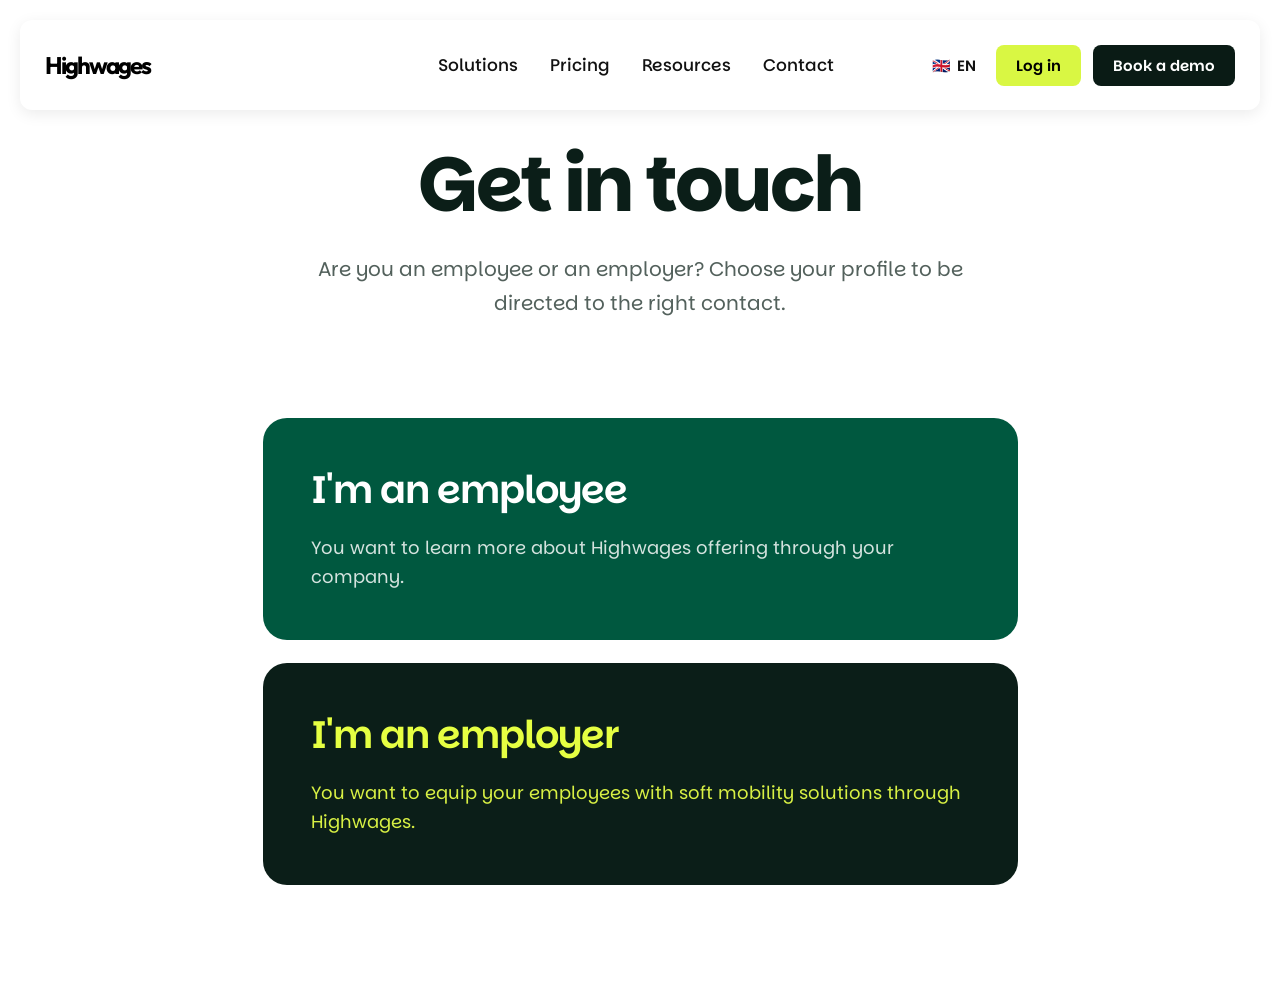
==== contact.html @ 5848e30b "created indexPage and contact" ====
<!DOCTYPE html>
<html lang="en">

<head>
    <meta charset="UTF-8">
    <meta name="viewport" content="width=device-width, initial-scale=1.0">
    <title>Contact Us | Highwages</title>

    <!-- Google Font -->
    <link rel="preconnect" href="https://fonts.googleapis.com">
    <link rel="preconnect" href="https://fonts.gstatic.com" crossorigin>
    <link href="https://fonts.googleapis.com/css2?family=Parkinsans:wght@300;400;500;600;700;800&display=swap" rel="stylesheet">
    <link rel="stylesheet" href="css/style.css">

    <style>
        * { margin: 0; padding: 0; box-sizing: border-box; }
        html { scroll-behavior: smooth; }
        body { font-family: "Parkinsans", sans-serif; background: #ffffff; color: #0b1e18; overflow-x: hidden; }

        #header-placeholder { width: 100%; position: relative; z-index: 1000; }

        .contact-main { width: 100%; min-height: 100vh; padding: 140px 20px 100px; display: flex; flex-direction: column; align-items: center; }
        .contact-heading { width: 100%; max-width: 850px; text-align: center; margin: 0 auto; }
        .contact-heading h1 { font-size: clamp(48px, 6vw, 82px); font-weight: 700; line-height: 1.15; letter-spacing: -3px; color: #0b1e18; margin-bottom: 24px; }
        .contact-heading p { max-width: 730px; margin: 0 auto; font-size: 20px; line-height: 1.7; font-weight: 400; color: #53615c; }

        /* VIEW 1: CONTACT CARDS */
        .contact-cards { width: 100%; max-width: 755px; margin: 98px auto 0; display: flex; flex-direction: column; gap: 23px; }
        .contact-card { width: 100%; min-height: 217px; padding: 48px; border-radius: 24px; display: flex; flex-direction: column; justify-content: center; text-decoration: none; cursor: pointer; position: relative; overflow: hidden; transition: transform 0.35s ease, box-shadow 0.35s ease; animation: cardReveal 0.8s ease both; }
        .contact-card:hover { transform: translateY(-12px); box-shadow: 0 20px 40px rgba(0, 0, 0, 0.15); }
        .contact-card h2 { font-size: clamp(28px, 3vw, 42px); font-weight: 600; line-height: 1.25; margin-bottom: 20px; letter-spacing: -1px; transition: color 0.3s ease; }
        .contact-card p { font-size: 18px; font-weight: 400; line-height: 1.6; transition: color 0.3s ease; }
        
        .employee-card { background: #00583f; color: #ffffff; animation-delay: 0.15s; }
        .employee-card h2 { color: #ffffff; }
        .employee-card p { color: rgba(255, 255, 255, 0.83); }

        .employer-card { background: #0b1e18; color: #e6ff42; animation-delay: 0.3s; }
        .employer-card h2 { color: #e6ff42; }
        .employer-card p { color: #d8f044; }

        /* FORM & TOGGLE COMMON STYLES */
        .view-section { width: 100%; max-width: 900px; margin: 40px auto 0; display: none; flex-direction: column; align-items: center; animation: cardReveal 0.5s ease both; }
        .toggle-container { background: #f7f3ec; border-radius: 50px; display: inline-flex; padding: 8px; margin-bottom: 40px; }
        .toggle-btn { padding: 16px 32px; border-radius: 40px; text-decoration: none; font-size: 18px; font-weight: 600; color: #0b1e18; transition: all 0.3s ease; }
        .toggle-btn.active { background: #0b1e18; color: #e6ff42; }
        .section-title { font-size: 32px; font-weight: 700; margin-bottom: 30px; text-align: center; }

        /* COMMON FORM STYLES */
        .common-form { width: 100%; max-width: 800px; display: flex; flex-direction: column; gap: 20px; }
        .form-group { display: flex; flex-direction: column; text-align: left; }
        .form-group label { font-size: 14px; font-weight: 600; color: #000; margin-bottom: 8px; }
        .form-group label span.required { color: red; }
        .form-group .subtitle { font-size: 13px; color: #777; margin-bottom: 10px; }
        .form-group .link-text { color: #0000ee; text-decoration: underline; cursor: pointer; font-size: 13px; font-style: italic; }
        
        .form-group input, .form-group textarea, .form-group select { width: 100%; padding: 14px; border: 1px solid #e0e6e8; border-radius: 12px; background: #f9fbfc; font-family: inherit; font-size: 15px; color: #333; outline: none; transition: border 0.3s ease; }
        .form-group input:focus, .form-group textarea:focus, .form-group select:focus { border-color: #00583f; }
        
        .submit-btn { background: #87e0a5; color: #1a4d33; font-weight: 700; font-size: 16px; border: none; border-radius: 30px; padding: 15px 35px; cursor: pointer; align-self: flex-start; margin-top: 10px; transition: transform 0.2s; }
        .submit-btn:hover { transform: translateY(-2px); }

        /* =========================================
           EMPLOYER DYNAMIC SCHEDULER
           ========================================= */
        .scheduler-widget { display: flex; width: 100%; max-width: 850px; border: 1px solid #e0e0e0; border-radius: 12px; overflow: visible; background: #fff; box-shadow: 0 4px 15px rgba(0,0,0,0.05); margin-bottom: 60px; }
        
        /* Left Panel (Calendar) */
        .calendar-panel { width: 45%; background: #485c6c; color: white; padding: 40px 30px; text-align: center; border-radius: 12px 0 0 12px; }
        .avatar { width: 60px; height: 60px; background: #d7e4e0; color: #333; border-radius: 50%; display: flex; align-items: center; justify-content: center; font-size: 24px; margin: 0 auto 20px; }
        .calendar-panel h3 { font-size: 20px; font-weight: 500; margin-bottom: 20px; }
        .month-selector { display: flex; justify-content: space-between; align-items: center; margin-bottom: 20px; font-size: 16px; font-weight: 600; padding: 0 10px; }
        .nav-arrow { cursor: pointer; padding: 5px 10px; border-radius: 4px; transition: background 0.2s; }
        .nav-arrow:hover { background: rgba(255,255,255,0.2); }
        .days-grid { display: grid; grid-template-columns: repeat(7, 1fr); gap: 5px; font-size: 12px; font-weight: 700; margin-bottom: 10px; color: #b0c0cd; }
        .dates-grid { display: grid; grid-template-columns: repeat(7, 1fr); gap: 5px; row-gap: 8px; }
        .date-cell { display: flex; align-items: center; justify-content: center; width: 35px; height: 35px; margin: 0 auto; }
        .date-btn { background: none; border: none; color: white; width: 100%; height: 100%; border-radius: 50%; font-size: 14px; cursor: pointer; transition: background 0.2s; }
        .date-btn:hover:not(:disabled) { background: rgba(255,255,255,0.2); }
        .date-btn.active { background: white; color: #485c6c; font-weight: bold; }
        .date-btn:disabled { color: rgba(255,255,255,0.3); cursor: not-allowed; }

        /* Right Panel (Times) */
        .time-panel { width: 55%; padding: 40px; text-align: left; }
        .time-panel h4 { font-size: 16px; color: #333; margin-bottom: 15px; font-weight: 600; }
        .duration-options { display: flex; border: 1px solid #d1d9d6; border-radius: 8px; overflow: hidden; margin-bottom: 30px; }
        .duration-btn { flex: 1; padding: 12px; background: white; border: none; border-right: 1px solid #d1d9d6; cursor: pointer; font-size: 13px; font-weight: 500; color: #555; transition: background 0.2s; }
        .duration-btn:last-child { border-right: none; }
        .duration-btn.active { background: #cbd4d8; color: #333; font-weight: 600; }
        .date-display { font-size: 14px; color: #555; margin-bottom: 5px; }

        /* TIMEZONE CUSTOM DROPDOWN */
        .timezone-wrapper { position: relative; margin-bottom: 20px; }
        .timezone-trigger { font-size: 13px; color: #00768e; font-weight: 600; cursor: pointer; user-select: none; display: inline-flex; align-items: center; gap: 5px; }
        .timezone-trigger:hover { text-decoration: underline; }
        .timezone-dropdown { position: absolute; top: 100%; left: 0; width: 100%; max-width: 350px; background: white; border: 1px solid #ccc; border-radius: 8px; box-shadow: 0 10px 25px rgba(0,0,0,0.15); z-index: 100; display: none; flex-direction: column; margin-top: 5px; overflow: hidden; }
        .tz-search-box { padding: 10px; border-bottom: 1px solid #eee; background: #f9f9f9; }
        .tz-search-box input { width: 100%; padding: 10px 15px; border: 1px solid #ccc; border-radius: 20px; outline: none; font-size: 14px; }
        .tz-search-box input:focus { border-color: #00768e; }
        .tz-list { max-height: 250px; overflow-y: auto; padding: 10px 0; }
        .tz-list::-webkit-scrollbar { width: 6px; }
        .tz-list::-webkit-scrollbar-thumb { background: #ccc; border-radius: 4px; }
        .tz-category { padding: 5px 15px; font-size: 12px; font-weight: 700; color: #888; text-transform: uppercase; margin-top: 10px; }
        .tz-category:first-child { margin-top: 0; }
        .tz-option { padding: 10px 15px 10px 25px; font-size: 13px; color: #333; cursor: pointer; transition: background 0.2s; }
        .tz-option:hover { background: #f0f7f9; color: #00768e; }

        .time-slots { display: flex; flex-direction: column; gap: 10px; max-height: 230px; overflow-y: auto; padding-right: 10px; }
        .time-slots::-webkit-scrollbar { width: 6px; }
        .time-slots::-webkit-scrollbar-thumb { background: #ccc; border-radius: 4px; }
        .time-btn { width: 100%; padding: 14px; border: 1px solid #00768e; background: white; color: #00768e; font-weight: 600; font-size: 15px; border-radius: 8px; cursor: pointer; transition: all 0.2s; }
        .time-btn:hover { border-width: 2px; }
        .empty-times { color: #777; font-size: 14px; text-align: center; margin-top: 20px; }

        /* EMPLOYER BOOKING FORM (After time selected) */
        .employer-booking-form { width: 100%; max-width: 750px; border: 1px solid #e0e0e0; border-radius: 12px; padding: 40px; display: none; text-align: left; box-shadow: 0 4px 15px rgba(0,0,0,0.05); margin-bottom: 60px; }
        .employer-booking-form h3 { font-size: 20px; margin-bottom: 10px; }
        .selected-time-info { font-weight: 600; color: #333; margin-bottom: 25px; }
        .edit-time { color: #00768e; cursor: pointer; font-size: 14px; margin-left: 10px; font-weight: normal; }
        .form-row { display: flex; gap: 20px; margin-bottom: 20px; }
        .form-row .form-group { flex: 1; }
        .form-actions { display: flex; justify-content: space-between; align-items: center; margin-top: 40px; padding-top: 20px; border-top: 1px solid #eee; }
        .back-btn { padding: 12px 25px; background: white; border: 1px solid #ccc; border-radius: 6px; cursor: pointer; font-weight: 600; }
        .confirm-btn { padding: 12px 25px; background: #94a3b8; color: white; border: none; border-radius: 6px; cursor: pointer; font-weight: 600; }

        /* =========================================
           DIRECT CONTACT FORM SECTION (Employer Bottom)
           ========================================= */
        .direct-contact-section { width: 100%; max-width: 850px; display: flex; flex-direction: column; align-items: center; margin-top: 20px; }
        .direct-contact-banner { width: 100%; margin-bottom: 30px; border-radius: 8px; overflow: hidden; }
        .direct-contact-banner img { width: 100%; height: auto; display: block; object-fit: cover; }
        .direct-contact-form { width: 100%; max-width: 800px; display: flex; flex-direction: column; gap: 15px; }
        /* Reducing input padding slightly for this specific form to match design */
        .direct-contact-form .form-group input, .direct-contact-form .form-group select { padding: 12px 14px; }


        @keyframes cardReveal { from { opacity: 0; transform: translateY(35px); } to { opacity: 1; transform: translateY(0); } }
        @media (max-width: 768px) { .scheduler-widget { flex-direction: column; } .calendar-panel, .time-panel { width: 100%; border-radius: 12px; } .form-row { flex-direction: column; gap: 20px; } }
    </style>
</head>

<body>
    <div id="header-placeholder"></div>

    <main class="contact-main">
        <section class="contact-heading">
            <h1>Get in touch</h1>
            <p id="sub-text">Are you an employee or an employer? Choose your profile to be directed to the right contact.</p>
        </section>

        <!-- MAIN CARDS VIEW -->
        <section class="contact-cards" id="view-cards">
            <a href="#salarie" class="contact-card employee-card">
                <h2>I'm an employee</h2>
                <p>You want to learn more about Highwages offering through your company.</p>
            </a>
            <a href="#entreprise" class="contact-card employer-card">
                <h2>I'm an employer</h2>
                <p>You want to equip your employees with soft mobility solutions through Highwages.</p>
            </a>
        </section>

        <!-- EMPLOYEE VIEW -->
        <section class="view-section" id="view-employee">
            <div class="toggle-container">
                <a href="#salarie" class="toggle-btn active">I'm an employee</a>
                <a href="#entreprise" class="toggle-btn">I'm an employer</a>
            </div>
            
            <form class="common-form employee-form">
                <div class="form-group">
                    <label>📧 E-mail<span class="required">*</span></label>
                    <p class="subtitle">votre adresse mail de connexion / your login email address</p>
                    <input type="email" required>
                </div>
                <div class="form-group">
                    <label>🖊️ Description de la demande | Description of the request<span class="required">*</span></label>
                    <p class="subtitle">Décrivez-nous votre problème / Describe your issue and provide as much information as possible</p>
                    <textarea rows="5" required></textarea>
                </div>
                <div class="form-group">
                    <label>🌎 Avez vous une commande ? | Do you have an order ? <span class="required">*</span></label>
                    <select required>
                        <option value="" disabled selected>Veuillez sélectionner</option>
                        <option value="yes">Oui / Yes</option>
                        <option value="no">Non / No</option>
                    </select>
                </div>
                <button type="submit" class="submit-btn">Soumettre</button>
            </form>
        </section>

        <!-- EMPLOYER VIEW (Scheduler + Direct Contact Form) -->
        <section class="view-section" id="view-employer">
            <div class="toggle-container">
                <a href="#salarie" class="toggle-btn">I'm an employee</a>
                <a href="#entreprise" class="toggle-btn active">I'm an employer</a>
            </div>

            <!-- SCHEDULER SECTION -->
            <h2 class="section-title">Book a meeting with our team</h2>

            <!-- CALENDAR UI -->
            <div class="scheduler-widget" id="scheduler-ui">
                <div class="calendar-panel">
                    <div class="avatar">A</div>
                    <h3>Highwages Discovery Meeting</h3>
                    
                    <div class="month-selector">
                        <span class="nav-arrow" onclick="changeMonth(-1)">&lt;</span> 
                        <span id="month-display">November 2026</span> 
                        <span class="nav-arrow" onclick="changeMonth(1)">&gt;</span>
                    </div>
                    
                    <div class="days-grid">
                        <span>SUN</span><span>MON</span><span>TUE</span><span>WED</span><span>THU</span><span>FRI</span><span>SAT</span>
                    </div>
                    <div class="dates-grid" id="dates-grid">
                        <!-- Dates generated by JS -->
                    </div>
                </div>

                <div class="time-panel">
                    <h4>How long do you need?</h4>
                    <div class="duration-options">
                        <button class="duration-btn active" onclick="selectDuration('30 mins', this)">30 mins</button>
                        <button class="duration-btn" onclick="selectDuration('45 mins', this)">45 mins</button>
                        <button class="duration-btn" onclick="selectDuration('1 hour', this)">1 hour</button>
                    </div>

                    <h4>What time works best?</h4>
                    <p class="date-display">Showing times for <strong id="selected-date-text">Select a date</strong></p>
                    
                    <!-- CUSTOM TIMEZONE DROPDOWN -->
                    <div class="timezone-wrapper">
                        <div class="timezone-trigger" onclick="toggleTimezoneDropdown()">
                            <span id="selected-timezone">UTC +05:30 Indian Standard Time</span> ▼
                        </div>
                        
                        <div class="timezone-dropdown" id="tz-dropdown">
                            <div class="tz-search-box">
                                <input type="text" id="tz-search" placeholder="Search" onkeyup="filterTimezones()">
                            </div>
                            <div class="tz-list" id="tz-list">
                                <!-- Generated by JS -->
                            </div>
                        </div>
                    </div>

                    <div class="time-slots" id="time-slots-container">
                        <div class="empty-times">Please select a date from the calendar.</div>
                    </div>
                </div>
            </div>

            <!-- BOOKING FORM UI (Opens when time is selected) -->
            <div class="employer-booking-form" id="booking-form-ui">
                <h3>Your information</h3>
                <p class="selected-time-info">
                    <span id="final-booking-time"></span> 
                    <span class="edit-time" onclick="goBackToCalendar()">Edit</span>
                </p>

                <form onsubmit="event.preventDefault(); alert('Meeting Confirmed!');">
                    <div class="form-row">
                        <div class="form-group">
                            <label>First name *</label>
                            <input type="text" required>
                        </div>
                        <div class="form-group">
                            <label>Last name *</label>
                            <input type="text" required>
                        </div>
                    </div>
                    <div class="form-group" style="margin-bottom: 20px;">
                        <label>Your email address *</label>
                        <input type="email" required>
                    </div>
                    <div class="form-group">
                        <label>Phone number</label>
                        <input type="tel">
                    </div>
                    
                    <div class="form-actions">
                        <button type="button" class="back-btn" onclick="goBackToCalendar()">&lt; Back</button>
                        <button type="submit" class="confirm-btn">Confirm</button>
                    </div>
                </form>
            </div>

            <!-- DIRECT CONTACT FORM SECTION -->
            <div class="direct-contact-section">
                <h2 class="section-title">Or write to us directly</h2>
                
                <!-- Placeholder for the large image banner -->
                <div class="direct-contact-banner">
                    <img src="images/banner-placeholder.jpg" alt="Highwages Banner" id="employer-banner-img">
                </div>

                <!-- 6 Fields Form -->
                <form class="common-form direct-contact-form">
                    
                    <div class="form-group">
                        <label>E-mail<span class="required">*</span></label>
                        <input type="email" required>
                    </div>

                    <div class="form-group">
                        <label>Numéro de téléphone</label>
                        <input type="tel">
                    </div>

                    <div class="form-group">
                        <label>Prénom</label>
                        <input type="text">
                    </div>

                    <div class="form-group">
                        <label>Nom</label>
                        <input type="text">
                    </div>

                    <div class="form-group">
                        <label>Nom de l'entreprise</label>
                        <input type="text">
                    </div>

                    <div class="form-group">
                        <label>Un besoin en particulier ?</label>
                        <p class="subtitle">Notre équipe est disponible pour vous accompagner 👉 <span class="link-text">Prenez rendez-vous</span></p>
                        <input type="text">
                    </div>

                    <button type="submit" class="submit-btn" style="margin-top: 15px;">Soumettre</button>
                </form>
            </div>

        </section>

    </main>

    <div id="footer"></div>
    <script src="js/components.js"></script>

    <script>
        // ==========================================
        // 1. ROUTING LOGIC
        // ==========================================
        function handleRouting() {
            const hash = window.location.hash;
            document.getElementById('view-cards').style.display = 'none';
            document.getElementById('view-employee').style.display = 'none';
            document.getElementById('view-employer').style.display = 'none';
            document.getElementById('sub-text').style.display = 'none';

            if (hash === '#salarie') {
                document.getElementById('view-employee').style.display = 'flex';
            } 
            else if (hash === '#entreprise') {
                document.getElementById('view-employer').style.display = 'flex';
                goBackToCalendar();
                if(!isCalendarInitialized) {
                    renderCalendar();
                    initTimezoneDropdown();
                    isCalendarInitialized = true;
                }
            } 
            else {
                document.getElementById('view-cards').style.display = 'flex';
                document.getElementById('sub-text').style.display = 'block';
            }
        }
        window.addEventListener('hashchange', handleRouting);
        window.addEventListener('DOMContentLoaded', handleRouting);

        // ==========================================
        // 2. DYNAMIC CALENDAR LOGIC
        // ==========================================
        let nav = 0; 
        let clickedDate = null;
        let selectedDurationText = '30 mins';
        let isCalendarInitialized = false;

        const today = new Date();
        const currentYear = today.getFullYear();
        const currentMonth = today.getMonth();
        const currentDay = today.getDate();

        function renderCalendar() {
            const dt = new Date();
            dt.setMonth(dt.getMonth() + nav);
            
            const month = dt.getMonth();
            const year = dt.getFullYear();

            const firstDay = new Date(year, month, 1);
            const daysInMonth = new Date(year, month + 1, 0).getDate();
            
            const dateString = firstDay.toLocaleDateString('en-us', { month: 'long', year: 'numeric' });
            document.getElementById('month-display').innerText = dateString;

            const datesGrid = document.getElementById('dates-grid');
            datesGrid.innerHTML = '';

            const datePadding = firstDay.getDay(); 

            for(let i = 1; i <= datePadding + daysInMonth; i++) {
                const cell = document.createElement('div');
                cell.className = 'date-cell';
                
                if(i > datePadding) {
                    const day = i - datePadding;
                    const btnDate = new Date(year, month, day);
                    
                    const btn = document.createElement('button');
                    btn.classList.add('date-btn');
                    btn.innerText = day;
                    
                    if(btnDate < new Date(currentYear, currentMonth, currentDay)) {
                        btn.disabled = true;
                    } else {
                        btn.addEventListener('click', () => {
                            document.querySelectorAll('.date-btn').forEach(b => b.classList.remove('active'));
                            btn.classList.add('active');
                            clickedDate = btnDate;
                            generateTimeSlots();
                        });

                        if(clickedDate && clickedDate.getTime() === btnDate.getTime()) {
                            btn.classList.add('active');
                        }
                    }
                    cell.appendChild(btn);
                }
                datesGrid.appendChild(cell);
            }
        }

        function changeMonth(direction) {
            nav += direction;
            renderCalendar();
        }

        // ==========================================
        // 3. DURATION AND TIME GENERATOR
        // ==========================================
        function selectDuration(durationText, btnElement) {
            document.querySelectorAll('.duration-btn').forEach(b => b.classList.remove('active'));
            btnElement.classList.add('active');
            selectedDurationText = durationText;
            if(clickedDate) generateTimeSlots();
        }

        function generateTimeSlots() {
            if(!clickedDate) return;

            const options = { month: 'long', day: 'numeric', year: 'numeric' };
            document.getElementById('selected-date-text').innerText = clickedDate.toLocaleDateString('en-US', options);

            const container = document.getElementById('time-slots-container');
            container.innerHTML = '';

            const numSlots = Math.floor(Math.random() * 4) + 4;
            let timeArray = [];

            for(let i=0; i<numSlots; i++) {
                let hour = Math.floor(Math.random() * 9) + 9; 
                let minOpts = ['00', '15', '30', '45'];
                if(selectedDurationText === '1 hour') minOpts = ['00', '30']; 
                let minute = minOpts[Math.floor(Math.random() * minOpts.length)];
                
                let ampm = hour >= 12 ? 'pm' : 'am';
                let formattedHour = hour > 12 ? hour - 12 : (hour === 0 ? 12 : hour);
                let timeStr = `${formattedHour}:${minute} ${ampm}`;
                let timeValue = (hour * 60) + parseInt(minute); 
                
                if(!timeArray.some(t => t.val === timeValue)) {
                    timeArray.push({ str: timeStr, val: timeValue });
                }
            }

            timeArray.sort((a, b) => a.val - b.val);

            timeArray.forEach(timeObj => {
                const btn = document.createElement('button');
                btn.className = 'time-btn';
                btn.innerText = timeObj.str;
                btn.onclick = () => openBookingForm(timeObj.str);
                container.appendChild(btn);
            });
        }

        // ==========================================
        // 4. TIMEZONE DROPDOWN LOGIC
        // ==========================================
        const timezoneData = {
            "US": [ "UTC -08:00 Pacific Time", "UTC -07:00 Mountain Time", "UTC -06:00 Central Time", "UTC -05:00 Eastern Time" ],
            "Europe": [ "UTC +00:00 Dublin, London...", "UTC +01:00 (Europe) Central...", "UTC +02:00 Eastern European...", "UTC +02:00 Kaliningrad" ],
            "America": [ "UTC -05:00 Havana", "UTC -04:00 Eastern Caribbean", "UTC -03:00 Argentina, Brazil" ],
            "Asia": [ "UTC +05:30 Indian Standard Time", "UTC +08:00 China Standard Time", "UTC +09:00 Japan Standard Time" ],
            "Australia": [ "UTC +08:00 Australian Western", "UTC +10:00 Australian Eastern" ],
            "Africa": [ "UTC +01:00 West Africa Time", "UTC +02:00 Central Africa Time", "UTC +03:00 East Africa Time" ],
            "Canada": [ "UTC -04:00 Atlantic Time", "UTC -03:30 Newfoundland" ],
            "Other Regions": [ "UTC -06:00 Mexico", "UTC -03:00 Brazil", "UTC -03:00 Chile", "UTC +12:00 Pacific" ]
        };

        function initTimezoneDropdown() {
            const listContainer = document.getElementById('tz-list');
            listContainer.innerHTML = '';
            for (const [region, zones] of Object.entries(timezoneData)) {
                const catDiv = document.createElement('div');
                catDiv.className = 'tz-category';
                catDiv.innerText = region;
                listContainer.appendChild(catDiv);
                zones.forEach(zone => {
                    const optDiv = document.createElement('div');
                    optDiv.className = 'tz-option';
                    optDiv.innerText = zone;
                    optDiv.onclick = () => selectTimezone(zone);
                    listContainer.appendChild(optDiv);
                });
            }
        }

        function toggleTimezoneDropdown() {
            const dropdown = document.getElementById('tz-dropdown');
            dropdown.style.display = dropdown.style.display === 'flex' ? 'none' : 'flex';
            if(dropdown.style.display === 'flex') {
                document.getElementById('tz-search').value = '';
                filterTimezones();
                document.getElementById('tz-search').focus();
            }
        }

        function selectTimezone(zoneText) {
            document.getElementById('selected-timezone').innerText = zoneText;
            document.getElementById('tz-dropdown').style.display = 'none';
        }

        function filterTimezones() {
            const query = document.getElementById('tz-search').value.toLowerCase();
            const listContainer = document.getElementById('tz-list');
            const categories = listContainer.querySelectorAll('.tz-category');
            const options = listContainer.querySelectorAll('.tz-option');

            options.forEach(opt => {
                opt.style.display = opt.innerText.toLowerCase().includes(query) ? 'block' : 'none';
            });

            categories.forEach(cat => {
                let hasVisibleOption = false;
                let nextElem = cat.nextElementSibling;
                while(nextElem && nextElem.classList.contains('tz-option')) {
                    if(nextElem.style.display !== 'none') { hasVisibleOption = true; break; }
                    nextElem = nextElem.nextElementSibling;
                }
                cat.style.display = hasVisibleOption ? 'block' : 'none';
            });
        }

        document.addEventListener('click', function(event) {
            const wrapper = document.querySelector('.timezone-wrapper');
            const dropdown = document.getElementById('tz-dropdown');
            if (wrapper && !wrapper.contains(event.target)) {
                dropdown.style.display = 'none';
            }
        });

        // ==========================================
        // 5. BOOKING FORM LOGIC
        // ==========================================
        function openBookingForm(timeStr) {
            document.getElementById('scheduler-ui').style.display = 'none';
            document.getElementById('booking-form-ui').style.display = 'block';
            
            const dateOptions = { weekday: 'long', month: 'long', day: 'numeric', year: 'numeric' };
            const fullDateStr = clickedDate.toLocaleDateString('en-US', dateOptions);
            const tzStr = document.getElementById('selected-timezone').innerText.split(' ')[1]; 
            
            document.getElementById('final-booking-time').innerText = `${fullDateStr} ${timeStr} (${tzStr})`;
        }

        function goBackToCalendar() {
            document.getElementById('booking-form-ui').style.display = 'none';
            document.getElementById('scheduler-ui').style.display = 'flex';
            if (window.innerWidth <= 768) {
                document.getElementById('scheduler-ui').style.flexDirection = 'column';
            }
        }
    </script>
</body>
</html>
---- css/style.css ----
/* =========================================
   GLOBAL SETTINGS
========================================= */

* {
    margin: 0;
    padding: 0;
    box-sizing: border-box;
}

:root {
    --dark-green: #071b14;
    --lime: #e6ff42;
    --white: #ffffff;
    --black: #071b14;
    --light-bg: #f5f7ee;
}

html {
    scroll-behavior: smooth;
}

body {
    font-family: "Parkinsans", sans-serif;
    overflow-x: hidden;
    background: var(--white);
    color: var(--black);
}

a {
    text-decoration: none;
    color: inherit;
}

button {
    font-family: inherit;
}

/* =========================================
   INTRO ANIMATION
========================================= */
.intro-screen {
    position: fixed;
    inset: 0;
    width: 100%;
    height: 100vh;
    height: 100dvh;
    display: flex;
    align-items: center;
    justify-content: center;
    overflow: hidden;
    background:
        radial-gradient(
            ellipse at 50% 90%,
            rgba(0, 110, 72, 0.28),
            transparent 55%
        ),
        radial-gradient(
            ellipse at 50% 10%,
            rgba(45, 35, 55, 0.35),
            transparent 60%
        ),
        #050b09;
    z-index: 99999;
    opacity: 1;
    visibility: visible;
    transition:
        opacity 0.7s ease,
        visibility 0.7s ease;
}

/* =========================================
   BACKGROUND GLOW
========================================= */

.intro-screen::before {
    content: "";
    position: absolute;
    width: 380px;
    height: 380px;
    background: rgba(30, 190, 105, 0.12);
    border-radius: 50%;
    filter: blur(110px);
    animation: introGlow 3s ease-in-out infinite alternate;
    pointer-events: none;
}

@keyframes introGlow {
    from {
        transform: scale(0.85);
        opacity: 0.5;
    }
    to {
        transform: scale(1.2);
        opacity: 1;
    }
}

/* =========================================
   MAIN LOGO
========================================= */

.intro-logo {
    position: relative;
    display: flex;
    align-items: center;
    justify-content: center;
    white-space: nowrap;
    z-index: 2;
    opacity: 1;
    animation:
        introLogoExit 0.7s ease-in-out 4.35s forwards;
}

/* =========================================
   LOOP SYMBOL
========================================= */

.h-icon {
    display: block;
    width: clamp(95px, 10vw, 135px);
    height: auto;
    flex-shrink: 0;
    overflow: visible;
    filter:
        drop-shadow(0 0 10px rgba(230,255,66,0.4))
        drop-shadow(0 0 25px rgba(120,230,70,0.2));
}

/* LOOP DRAW */

.h-path {
    stroke-dasharray: 350;
    stroke-dashoffset: 350;
    opacity: 0;
    animation:
        introDrawH 1.25s
        cubic-bezier(0.65,0,0.35,1)
        0.15s forwards;
}

/* IMPORTANT: LOOP ANIMATION KEYFRAME */

@keyframes introDrawH {
    0% {
        stroke-dashoffset: 350;
        opacity: 0;
    }
    15% {
        opacity: 1;
    }
    100% {
        stroke-dashoffset: 0;
        opacity: 1;
    }
}

/* ========================================
   HIGHWAGES WORDMARK
========================================= */

.intro-word {
    display: flex;
    align-items: center;
    font-family: "Parkinsans", sans-serif;
    font-size: clamp(43px, 5.8vw, 78px);
    font-weight: 600;
    letter-spacing: -0.065em;
    line-height: 1;
    margin-left: 0;
    white-space: nowrap;
}

/* ALL LETTERS */

.intro-letter {
    display: inline-block;
    color: #e6ff42;
    opacity: 0;
    transform: translateX(-12px);
    filter: blur(5px);
    animation:
        introLetterReveal 0.35s ease-out forwards;
    text-shadow:
        0 0 12px rgba(230,255,66,0.25),
        0 0 30px rgba(130,220,65,0.12);
}

/* FIRST H LETTER */

.intro-h-letter {
    font-weight: 700;
    color: #e6ff42;
    animation-delay: 1.05s;
    margin-left: 3px;
}

/* REMAINING LETTERS */

.intro-letter:nth-child(2) {
    animation-delay: 1.18s;
}
.intro-letter:nth-child(3) {
    animation-delay: 1.31s;
}
.intro-letter:nth-child(4) {
    animation-delay: 1.44s;
}
.intro-letter:nth-child(5) {
    animation-delay: 1.57s;
}
.intro-letter:nth-child(6) {
    animation-delay: 1.70s;
}
.intro-letter:nth-child(7) {
    animation-delay: 1.83s;
}
.intro-letter:nth-child(8) {
    animation-delay: 1.96s;
}
.intro-letter:nth-child(9) {
    animation-delay: 2.09s;
}

/* IMPORTANT: TEXT ANIMATION KEYFRAME */

@keyframes introLetterReveal {
    0% {
        opacity: 0;
        transform: translateX(-12px);
        filter: blur(5px);
    }
    100% {
        opacity: 1;
        transform: translateX(0);
        filter: blur(0);
    }
}

/* =========================================
   LOGO EXIT ANIMATION
========================================= */

@keyframes introLogoExit {
    0% {
        opacity: 1;
        transform: scale(1);
        filter: blur(0);
    }
    100% {
        opacity: 0;
        transform: scale(0.92);
        filter: blur(12px);
    }
}

/* =========================================
   INTRO HIDE
========================================= */

.intro-screen.hide {
    opacity: 0;
    visibility: hidden;
    pointer-events: none;
}


/* =========================================
   TABLET RESPONSIVE
========================================= */

@media (max-width: 768px) {

    .h-icon {
        width: 85px;
    }

    .intro-word {
        font-size: 52px;
    }

}

/* =========================================
   MOBILE RESPONSIVE
========================================= */

@media (max-width: 600px) {

    .intro-logo {
        max-width: 95%;
    }

    .h-icon {
        width: clamp(65px, 12vw, 80px);
    }

    .intro-word {
        font-size: clamp(35px, 8vw, 48px);
        letter-spacing: -0.065em;
    }

}

/* SMALL MOBILE */

@media (max-width: 380px) {

    .h-icon {
        width: 55px;
    }

    .intro-word {
        font-size: 32px;
    }

}

/* =========================================
   REDUCED MOTION
========================================= */

@media (prefers-reduced-motion: reduce) {

    .h-path,
    .intro-letter,
    .intro-logo,
    .intro-screen::before {
        animation-duration: 0.01ms !important;
        animation-delay: 0ms !important;
    }
}


/* =========================================
   HEADER / NAVBAR
========================================= */

.header {
    position: fixed;
    top: 28px;
    left: 2.45%;
    width: 95.1%;
    min-height: 90px;
    padding: 15px 30px;
    background: var(--white);
    border-radius: 11px;
    display: flex;
    align-items: center;
    justify-content: space-between;
    gap: 25px;
    z-index: 100;
    transition: all 0.35s ease;
    box-shadow: 0 5px 25px rgba(0, 0, 0, 0.08);
}

/* SCROLL HEADER */

.header.scrolled {
    top: 10px;
    min-height: 72px;
    box-shadow: 0 5px 25px rgba(0, 0, 0, 0.15);
}

/* LOGO */

.logo {
    font-family: "Parkinsans", sans-serif;
    font-size: 35px;
    font-weight: 600;
    letter-spacing: -2px;
    color: var(--dark-green);
    white-space: nowrap;
}

/* NAVBAR */

.navbar {
    display: flex;
    align-items: center;
    gap: 42px;
    margin: 0 auto;
}

.nav-item {
    position: relative;
}

.nav-item > a,
.nav-link {
    display: flex;
    align-items: center;
    gap: 10px;
    font-size: 17px;
    font-weight: 600;
    white-space: nowrap;
    transition: color 0.3s ease;
}

.nav-item > a:hover,
.nav-link:hover {
    color: #829b20;
}

/* DROPDOWN ARROW */

.arrow {
    width: 8px;
    height: 8px;
    border-right: 1.8px solid var(--dark-green);
    border-bottom: 1.8px solid var(--dark-green);
    transform: rotate(45deg);
    margin-top: -4px;
}

/* DROPDOWN MENU */

.dropdown-menu {
    position: absolute;
    top: 100%;
    left: -15px;
    min-width: 210px;
    background: var(--white);
    padding: 12px;
    border-radius: 12px;
    box-shadow: 0 10px 35px rgba(0, 0, 0, 0.12);
    opacity: 0;
    visibility: hidden;
    transform: translateY(12px);
    transition: all 0.3s ease;
    margin-top: 20px;
}

.dropdown-menu a {
    display: block;
    padding: 12px;
    font-size: 14px;
    font-weight: 600;
    border-radius: 7px;
    transition: 0.2s ease;
}

.dropdown-menu a:hover {
    background: #f0f5df;
}

.dropdown:hover .dropdown-menu {
    opacity: 1;
    visibility: visible;
    transform: translateY(0);
}


/* HEADER RIGHT SIDE */

.header-right {
    display: flex;
    align-items: center;
    gap: 15px;
    white-space: nowrap;
}

.language {
    font-size: 16px;
    font-weight: 700;
}

.language span {
    font-size: 19px;
    margin-right: 3px;
}

.login-btn {
    background: var(--lime);
    padding: 15px 25px;
    border-radius: 11px;
    font-size: 15px;
    font-weight: 700;
    transition: 0.3s ease;
}

.login-btn:hover {
    background: #d8f52e;
    transform: translateY(-2px);
}

.demo-btn {
    background: var(--dark-green);
    color: var(--white);
    padding: 15px 25px;
    border-radius: 11px;
    font-size: 15px;
    font-weight: 700;
    transition: 0.3s ease;
}

.demo-btn:hover {
    background: #18392b;
    transform: translateY(-2px);
}

/* MOBILE MENU BUTTON */

.menu-toggle {
    display: none;
    background: none;
    border: none;
    cursor: pointer;
}

/* =========================================
   HERO SECTION
========================================= */

.hero-section {
    position: relative;
    width: 100%;
    height: 100vh;
    min-height: 850px;
    overflow: hidden;
    background: #263a35;
    display: flex;
    align-items: flex-start;
    justify-content: center;
    isolation: isolate;
    color: var(--white);
}

/* BACKGROUND VIDEO */

.hero-video {
    position: absolute;
    inset: 0;
    width: 100%;
    height: 100%;
    object-fit: cover;
    z-index: -3;
}

/* VIDEO DARK OVERLAY */

.hero-overlay {
    position: absolute;
    inset: 0;
    background:
        linear-gradient(
            90deg,
            rgba(4, 17, 13, 0.58),
            rgba(4, 17, 13, 0.32),
            rgba(4, 17, 13, 0.48)
        ),

        linear-gradient(
            0deg,
            rgba(4, 17, 13, 0.45),
            transparent 65%
        );
    z-index: -2;
}

/* =========================================
   HERO DECORATIVE SHAPES
========================================= */

.shape {
    position: absolute;
    background: var(--dark-green);
    pointer-events: none;
    z-index: 1;
}

/* LEFT BIG CURVE */

.shape-left {
    width: 680px;
    height: 680px;
    border-radius: 50%;
    left: -390px;
    bottom: -250px;
    box-shadow: 390px 310px 0 10px var(--dark-green);
}

.shape-left::after {
    content: "";
    position: absolute;
    width: 300px;
    height: 300px;
    border: 105px solid var(--dark-green);
    border-radius: 50%;
    background: transparent;
    left: 270px;
    top: 210px;
}

/* BOTTOM SHAPE */

.shape-bottom {
    width: 600px;
    height: 200px;
    border-radius: 50% 50% 0 0;
    left: 28%;
    bottom: -155px;
    transform: rotate(8deg);
}

/* RIGHT SHAPE */

.shape-right {
    width: 650px;
    height: 210px;
    border-radius: 50% 50% 0 0;
    right: 8%;
    bottom: -155px;
    transform: rotate(-5deg);
}

/* =========================================
   HERO CONTENT
========================================= */

.hero-content {
    width: 100%;
    padding: 130px 4% 30px;
    text-align: center;
    position: relative;
    z-index: 2;
}

/* MAIN HEADING */

.hero-title {
    font-family: "Parkinsans", sans-serif;
    font-size: clamp(65px, 7.8vw, 138px);
    font-weight: 900;
    line-height: 0.98;
    letter-spacing: -5px;
    color: var(--lime);
    max-width: 1500px;
    margin: 0 auto;
    animation: heroReveal 1.2s ease both;
}

.star {
    color: #f4b2bf;
    font-size: 0.78em;
    margin-left: 8px;
    vertical-align: 12%;
}

@keyframes heroReveal {
    from {
        opacity: 0;
        transform: translateY(35px);
    }
    to {
        opacity: 1;
        transform: translateY(0);
    }
}

/* HERO INFORMATION */

.hero-info {
    margin-top: 78px;
    font-size: 23px;
    font-weight: 700;
    line-height: 1.3;
    letter-spacing: -0.7px;
    text-shadow: 0 2px 8px rgba(0, 0, 0, 0.5);
}

.hero-info p {
    margin: 10px 0;
}

.hero-info span {
    color: #f4b2bf;
}

/* HERO BUTTONS */

.hero-buttons {
    display: flex;
    align-items: center;
    justify-content: center;
    gap: 38px;
    margin-top: 78px;
}

/* =========================================
   DISCOVER BUTTON (Fill from bottom)
========================================= */
.discover-btn {
    position: relative; /* Animation ne button ni andar rakhva */
    overflow: hidden;   /* Circle bahar na jay ena mate */
    display: inline-flex;
    align-items: center;
    justify-content: center;
    background: var(--lime);
    color: var(--dark-green);
    padding: 23px 39px;
    border-radius: 15px;
    font-size: 19px;
    font-weight: 800;
    text-decoration: none;
    border: 1px solid transparent; /* Hover par border dekhadva mate */
    transition: color 0.4s ease, border-color 0.4s ease;
    z-index: 1; /* Text ne upar rakhva */
}

/* Bottom mathi aavtu dark circle */
.discover-btn::before {
    content: "";
    position: absolute;
    top: 100%;
    left: 50%;
    transform: translateX(-50%) translateY(0);
    width: 250%;
    height: 250%;
    border-radius: 50%;
    background-color: var(--dark-green);
    transition: transform 0.5s ease-in-out;
    z-index: -1;
}

.discover-btn:hover {
    color: var(--white); /* Hover karta text white thase */
    border-color: rgba(255, 255, 255, 0.3); /* White border aavse */
}

.discover-btn:hover::before {
    transform: translateX(-50%) translateY(-50%);
}

/* =========================================
   LEARN MORE BUTTON (Underline to Fill)
========================================= */
.learn-btn {
    position: relative;
    overflow: hidden;
    display: inline-flex;
    align-items: center;
    justify-content: center;
    color: var(--lime);
    font-size: 18px;
    font-weight: 800;
    text-decoration: none;
    padding: 10px 15px; /* Hover fill mate thodi space aapi che */
    border-radius: 8px;
    transition: color 0.4s ease;
    z-index: 1;
}

/* Underline (CSS border ni jagya e element banavyo che jethi hide kari shakay) */
.learn-btn::after {
    content: "";
    position: absolute;
    bottom: 5px; 
    left: 15px;
    right: 15px;
    height: 2px;
    background-color: var(--lime);
    transition: background-color 0.3s ease;
}

/* Bottom mathi aavtu lime circle */
.learn-btn::before {
    content: "";
    position: absolute;
    top: 100%;
    left: 50%;
    transform: translateX(-50%) translateY(0);
    width: 250%;
    height: 250%;
    border-radius: 50%;
    background-color: var(--lime);
    transition: transform 0.5s ease-in-out;
    z-index: -1;
}

.learn-btn:hover {
    color: var(--dark-green); /* Hover karta text dark thai jase */
}

.learn-btn:hover::after {
    background-color: transparent; /* Hover karta underline gayab thai jase */
}

.learn-btn:hover::before {
    transform: translateX(-50%) translateY(-50%);
}

/* TRUST TEXT */

.trust-text {
    margin-top: 76px;
    font-size: 18px;
    font-weight: 500;
    text-shadow: 0 2px 8px rgba(0, 0, 0, 0.5);
}

.trust-text strong {
    font-weight: 900;
}

/* =========================================
   ABOUT SECTION
========================================= */

.about-section {
    background: var(--light-bg);
    padding: 125px 8%;
    text-align: center;
}

.section-container {
    max-width: 1400px;
    margin: auto;
}

.section-label {
    color: #748b25;
    font-size: 13px;
    font-weight: 800;
    letter-spacing: 2px;
    text-transform: uppercase;
}

.about-section h2,
.solutions-section h2,
.resources-section h2 {
    font-family: "Parkinsans", sans-serif;
    font-size: clamp(42px, 6vw, 76px);
    font-weight: 800;
    line-height: 1.05;
    letter-spacing: -3px;
    margin-top: 20px;
}

.about-section h2 span {
    color: #8da51c;
}

.section-description {
    max-width: 650px;
    margin: 25px auto 0;
    font-size: 18px;
    line-height: 1.7;
    color: #657168;
}

/* =========================================
   SOLUTIONS SECTION
========================================= */

.solutions-section {
    padding: 120px 8%;
    background: var(--white);
}

.solutions-section h2 {
    margin-bottom: 45px;
}

.solutions-grid {
    display: grid;
    grid-template-columns: repeat(3, 1fr);
    gap: 22px;
}

.solution-card {
    min-height: 310px;
    padding: 35px;
    background: #eaf0d9;
    border-radius: 20px;
    display: flex;
    flex-direction: column;
    align-items: flex-start;
    transition: transform 0.3s ease;
}

.solution-card:hover {
    transform: translateY(-8px);
}

.solution-card > span {
    color: #829832;
    font-weight: 800;
}

.solution-card h3 {
    font-family: "Parkinsans", sans-serif;
    font-size: 30px;
    margin-top: 40px;
    margin-bottom: 10px;
}

.solution-card p {
    color: #59665c;
    line-height: 1.7;
}

.solution-card a {
    margin-top: auto;
    padding-top: 20px;
    font-weight: 800;
}

/* =========================================
   PRICING SECTION
========================================= */

.pricing-section {
    padding: 120px 8%;
    text-align: center;
    background: var(--dark-green);
    color: var(--white);
}

.pricing-section .section-label {
    color: var(--lime);
}

.pricing-section h2 {
    font-family: "Parkinsans", sans-serif;
    font-size: clamp(48px, 7vw, 90px);
    font-weight: 800;
    line-height: 1;
    letter-spacing: -4px;
    margin: 25px 0 40px;
}

/* =========================================
   RESPONSIVE DESIGN - TABLET
========================================= */

@media (max-width: 1050px) {

    .header {
        gap: 15px;
        padding: 15px 20px;
    }

    .logo {
        font-size: 29px;
    }

    .navbar {
        gap: 20px;
    }

    .nav-item > a,
    .nav-link {
        font-size: 14px;
    }

    .header-right {
        gap: 8px;
    }

    .login-btn,
    .demo-btn {
        padding: 13px 15px;
        font-size: 13px;
    }
    .hero-title {
        letter-spacing: -3px;
    }
}

/* =========================================
   RESPONSIVE DESIGN - MOBILE
========================================= */

@media (max-width: 760px) {

    /* HEADER */

    .header {
        top: 12px;
        left: 3%;
        width: 94%;
        min-height: 66px;
        padding: 12px 16px;
    }

    .header.scrolled {
        top: 8px;
        min-height: 62px;
    }

    .logo {
        font-size: 27px;
    }

    /* MOBILE TOGGLE */

    .menu-toggle {
        display: flex;
        flex-direction: column;
        gap: 5px;
        margin-left: auto;
        padding: 8px;
    }

    .menu-toggle span {
        width: 23px;
        height: 2px;
        background: var(--dark-green);
        display: block;
    }

    /* MOBILE NAVBAR */

    .navbar {
        display: none;
        position: absolute;
        top: calc(100% + 8px);
        left: 0;
        width: 100%;
        padding: 20px;
        background: var(--white);
        border-radius: 12px;
        flex-direction: column;
        align-items: stretch;
        gap: 20px;
        box-shadow: 0 10px 30px rgba(0, 0, 0, 0.15);
    }

    .navbar.open {
        display: flex;
    }

    .dropdown-menu {
        display: none;
        position: static;
        opacity: 1;
        visibility: visible;
        transform: none;
        box-shadow: none;
        margin-top: 5px;
    }

    .dropdown:hover .dropdown-menu,
    .dropdown:focus-within .dropdown-menu {
        display: block;
    }

    .header-right {
        gap: 8px;
    }

    .language {
        font-size: 13px;
    }

    .login-btn {
        display: none;
    }

    .demo-btn {
        padding: 11px 13px;
        font-size: 12px;
    }

    /* HERO */

    .hero-section {
        min-height: 760px;
        height: 100svh;
    }

    .hero-content {
        padding: 155px 5% 30px;
    }

    .hero-title {
        font-size: clamp(48px, 11vw, 78px);
        letter-spacing: -2.5px;
        line-height: 1;
    }

    .hero-info {
        margin-top: 55px;
        font-size: 16px;
    }

    .hero-buttons {
        margin-top: 48px;
        gap: 22px;
        flex-wrap: wrap;
    }

    .discover-btn {
        padding: 17px 22px;
        font-size: 15px;
        border-radius: 11px;
    }

    .learn-btn {
        font-size: 15px;
    }

    .trust-text {
        margin-top: 55p;
        font-size: 14px;
    }

    /* SHAPES */
    .shape-left {
        transform: scale(0.65);
        transform-origin: bottom left;
        left: -410px;
        bottom: -260px;
    }

    .shape-right {
        right: -35%;
    }

    /* OTHER SECTIONS */

    .about-section,
    .solutions-section,
    .resources-section {
        padding: 85px 6%;
    }

    .solutions-grid {
        grid-template-columns: 1fr;
    }

    .solution-card {
        min-height: 250px;
    }

    .pricing-section {
        padding: 85px 6%;
    }

    .contact-section {
        padding: 75px 6%;
        flex-direction: column;
        align-items: flex-start;
        gap: 30px;
    }
}

/* =========================================
   CLIENT LOGOS STRIP
========================================= */

.client-logo-strip {
    width: 100%;
    height: 160px;
    background: #00563c;

    display: flex;
    align-items: center;
    justify-content: center;

    position: relative;
    z-index: 10;
    overflow: hidden;

    opacity: 0;
    transform: translateY(35px);

    transition:
        opacity 0.7s ease,
        transform 0.7s ease;
}

.client-logo-strip.logo-visible {
    opacity: 1;
    transform: translateY(0);
}

.client-logo-track {
    width: 100%;
    max-width: 1250px;

    display: flex;
    align-items: center;
    justify-content: space-between;

    padding: 0 30px;
    gap: 45px;
}

.client-logo-item {
    flex: 1;
    display: flex;
    align-items: center;
    justify-content: center;
}

.client-logo-item img {
    display: block;
    width: 100%;
    max-width: 190px;
    height: 65px;
    object-fit: contain;
    filter: brightness(0) invert(1);
}

/* MOBILE */

@media (max-width: 760px) {

    .client-logo-strip {
        height: 110px;
    }

    .client-logo-track {
        gap: 30px;
        padding: 0 20px;
        justify-content: flex-start;
        overflow-x: auto;
        scrollbar-width: none;
    }

    .client-logo-track::-webkit-scrollbar {
        display: none;
    }

    .client-logo-item {
        flex: 0 0 120px;
    }

    .client-logo-item img {
        max-width: 120px;
        height: 48px;
    }
}

/* =========================================
   ACTIVATE CYCLING SECTION
========================================= */

.activate-section {
    position: relative;
    overflow: hidden;
    min-height: 830px;
}

.activate-section .activate-content {
    position: relative;
    z-index: 3;
    width: 100%;
    max-width: 1300px;
    margin: 0 auto;
    text-align: center;
}

.activate-section .activate-description {
    max-width: 750px;
    margin-left: auto;
    margin-right: auto;
}

/* =========================================
   MAIN HEADING
========================================= */

.activate-content {
    position: relative;
    z-index: 3;
    width: 100%;
    max-width: 1100px;
    text-align: center;
}

.activate-title {
    font-family: "Parkinsans", sans-serif;
    font-size: clamp(65px, 7.2vw, 120px);
    font-weight: 900;
    line-height: 1.12;
    letter-spacing: -4px;
    color: #e6ff42;
    margin: 0 auto;
    animation: activateTitleReveal 1.2s ease both;
}

@keyframes activateTitleReveal {
    from {
        opacity: 0;
        transform: translateY(45px);
    }
    to {
        opacity: 1;
        transform: translateY(0);
    }
}

/* =========================================
   DESCRIPTION
========================================= */

.activate-description {
    max-width: 900px;
    margin: 45px auto 0;
    font-size: clamp(18px, 1.7vw, 29px);
    font-weight: 700;
    line-height: 1.5;
    color: #ffffff;
    letter-spacing: -0.5px;
}

/* =========================================
   DISCOVER BUTTON
========================================= */

.activate-button {
    position: relative; 
    overflow: hidden;   
    display: inline-flex;
    align-items: center;
    justify-content: center;
    margin-top: 38px;
    padding: 21px 40px;
    background: #e6ff42;
    color: #071b14;
    font-size: 19px;
    font-weight: 800;
    border-radius: 15px;
    border: 1px solid transparent; 
    transition: color 0.4s ease, border-color 0.4s ease, box-shadow 0.3s ease;
    z-index: 1; 
}

.activate-button::before {
    content: "";
    position: absolute;
    top: 100%;
    left: 50%;
    transform: translateX(-50%) translateY(0);
    width: 250%;
    height: 250%;
    border-radius: 50%;
    background-color: #071b14; 
    transition: transform 0.5s ease-in-out;
    z-index: -1;
}

.activate-button:hover {
    color: #ffffff; 
    border-color: rgba(255, 255, 255, 0.3); 
    box-shadow: 0 10px 35px rgba(230, 255, 66, 0.15);
}

.activate-button:hover::before {
    transform: translateX(-50%) translateY(-50%);
}

/* =========================================
   LEFT DECORATIVE CIRCLES
========================================= */

.activate-circle {
    position: absolute;
    border-radius: 50%;
    pointer-events: none;
    z-index: 1;
}

/* OUTER CIRCLE */

.activate-circle-one {
    width: 750px;
    height: 750px;
    border: 120px solid #00563c;
    left: -350px;
    top: 390px;
    animation: circleFloat 8s ease-in-out infinite alternate;
}

/* INNER CIRCLE */

.activate-circle-two {
    width: 460px;
    height: 460px;
    border: 105px solid #00563c;
    left: -160px;
    top: 590px;
    animation: circleFloat 9s ease-in-out infinite alternate-reverse;
}

/* LOWER DECORATIVE CIRCLE */
.activate-circle-three {
    width: 500px;
    height: 500px;
    border: 105px solid #00563c;
    left: -120px;
    top: 820px;
}

@keyframes circleFloat {

    from {
        transform: translateY(0) rotate(0deg);
    }
    to {
        transform: translateY(-25px) rotate(8deg);
    }
}

/* =========================================
   PROMOTIONAL IMAGE CARD
========================================= */

.promo-card {
    position: absolute;
    z-index: 4;
    right: 3%;
    top: 455px;
    width: 370px;
    background: #3c2815;
    border-radius: 23px;
    padding: 13px;
    transform: rotate(7deg);
    transition: transform 0.4s ease;
    box-shadow: 0 15px 35px rgba(0, 0, 0, 0.18);
    animation: promoCardReveal 1.2s ease 0.3s both;
}

.promo-card:hover {
    transform: rotate(2deg) translateY(-8px);
}

@keyframes promoCardReveal {
    from {
        opacity: 0;
        transform: translateY(45px) rotate(12deg);
    }
    to {
        opacity: 1;
        transform: translateY(0) rotate(7deg);
    }
}

.promo-image {
    width: 100%;
    height: 180px;
    overflow: hidden;
    border-radius: 15px 15px 0 0;
}

.promo-image img {
    width: 100%;
    height: 100%;
    object-fit: cover;
    display: block;
}

.promo-card-content {
    padding: 15px 12px 18px;
    color: #fff0a0;
}

.promo-card-content h3 {
    font-family: "Parkinsans", sans-serif;
    font-size: 49px;
    font-weight: 900;
    line-height: 0.95;
    letter-spacing: -2px;
}

.promo-card-content p {
    font-family: "Parkinsans", sans-serif;
    font-size: 32px;
    font-weight: 700;
    margin-top: 32px;
}

.promo-card-content small {
    display: block;
    font-size: 12px;
    font-weight: 600;
    color: #d0bd80;
    margin-top: 5px;
}

/* =========================================
   BOTTOM TEXT
========================================= */

.mobility-note {
    position: absolute;
    bottom: 115px;
    left: 50%;
    transform: translateX(-50%);
    width: 100%;
    text-align: center;
    z-index: 4;
    font-size: 19px;
    font-weight: 600;
}

/* =========================================
   BEETOGREEN STYLE LOGO MARQUEE
========================================= */

.mobility-logo-slider {
    position: absolute;

    left: 0;
    bottom: 30px;

    width: 100%;

    overflow: hidden;

    z-index: 5;

    pointer-events: auto;

    /* Smooth edge fade */
    -webkit-mask-image: linear-gradient(
        to right,
        transparent 0%,
        #000 3%,
        #000 97%,
        transparent 100%
    );

    mask-image: linear-gradient(
        to right,
        transparent 0%,
        #000 3%,
        #000 97%,
        transparent 100%
    );
}


/* =========================================
   MOVING TRACK
========================================= */

.mobility-logo-track {
    display: flex;
    align-items: center;
    width: max-content;
    flex-wrap: nowrap;
    animation: mobilityLogoMove 5s linear infinite;
    will-change: transform;
}

/* =========================================
   LOGO GROUP
========================================= */

.mobility-logo-group {
    display: flex;
    align-items: center;
    justify-content: space-between;
    flex-shrink: 0;
    width: 100vw;
    gap: 70px;
    padding: 0 40px;
    box-sizing: border-box;
}

/* =========================================
   INDIVIDUAL LOGO
========================================= */

.mobility-logo-item {
    display: flex;
    align-items: center;
    justify-content: center;
    flex: 1 1 0;
    min-width: 0;
    height: 75px;
    transition: opacity 0.3s ease;
}

/* =========================================
   LOGO IMAGE
========================================= */

.mobility-logo-item img {
    display: block;
    width: 100%;
    max-width: 230px;
    height: 65px;
    object-fit: contain;
    object-position: center;
    /* Make all logos white */
    filter: brightness(0) invert(1);
    opacity: 0.95;
    transition: transform 0.3s ease;
}

/* =========================================
   LOGO HOVER
========================================= */

.mobility-logo-item:hover img {
    transform: scale(1.06);

    opacity: 1;
}


/* =========================================
   INFINITE ANIMATION
========================================= */

@keyframes mobilityLogoMove {

    0% {
        transform: translateX(0);
    }

    100% {
        transform: translateX(-50%);
    }

}


/* =========================================
   PAUSE WHEN HOVERING
========================================= */

.mobility-logo-slider:hover .mobility-logo-track {
    animation-play-state: paused;
}


/* =========================================
   TABLET
========================================= */

@media (max-width: 1100px) {

    .mobility-logo-slider {
        bottom: 25px;
    }

    .mobility-logo-group {
        gap: 45px;

        padding: 0 30px;
    }

    .mobility-logo-item {
        height: 65px;
    }

    .mobility-logo-item img {
        height: 55px;

        max-width: 180px;
    }

}


/* =========================================
   MOBILE
========================================= */

@media (max-width: 760px) {

    .mobility-logo-slider {
        bottom: 20px;
    }

    .mobility-logo-track {
        animation-duration: 5s;
    }

    .mobility-logo-group {
        gap: 35px;

        padding: 0 20px;
    }

    .mobility-logo-item {
        height: 50px;
    }

    .mobility-logo-item img {
        height: 40px;

        max-width: 130px;
    }

}


/* =========================================
   SMALL MOBILE
========================================= */

@media (max-width: 480px) {

    .mobility-logo-track {
        animation-duration: 5s;
    }

    .mobility-logo-group {
        gap: 25px;
        padding: 0 15px;
    }

    .mobility-logo-item img {
        height: 32px;
        max-width: 100px;
    }
}

/* =========================================
   ACTIVATE SECTION LOGO RESPONSIVE
========================================= */

@media (max-width: 1100px) {

    .mobility-logo-group {
        gap: 60px;
        padding-right: 60px;
    }

    .mobility-logo-item {
        height: 65px;
    }

    .mobility-logo-item img {
        height: 55px;
        max-width: 180px;
    }
}

/* =========================================
   MOBILE RESPONSIVE
========================================= */

@media (max-width: 760px) {

    .mobility-logo-slider {
        bottom: 20px;
    }

    .mobility-logo-track {
        animation-duration: 5s;
    }

    .mobility-logo-group {
        gap: 40px;
        padding-right: 40px;
    }

    .mobility-logo-item {
        height: 50px;
    }

    .mobility-logo-item img {
        height: 40px;
        max-width: 140px;
    }
}

/* =========================================
   SMALL MOBILE
========================================= */

@media (max-width: 480px) {
    .mobility-logo-group {
        gap: 30px;
        padding-right: 30px;
    }

    .mobility-logo-item img {
        height: 35px;
        max-width: 120px;
    }
}



/* =========================================
   ACTIVATE SECTION LAYOUT
========================================= */

.activate-section {
    position: relative;

    width: 100%;

    min-height: 830px;

    background: #071b14;

    color: #ffffff;

    overflow: hidden;

    display: flex;

    align-items: flex-start;

    justify-content: center;

    padding: 110px 5% 150px;

    isolation: isolate;
}


/* MAIN CONTENT */

.activate-content {
    position: relative;

    z-index: 3;

    width: 100%;

    max-width: 1100px;

    text-align: center;
}


/* DESCRIPTION */

.activate-description {
    max-width: 900px;

    margin: 30px auto 0;

    font-size: clamp(18px, 1.5vw, 24px);

    font-weight: 700;

    line-height: 1.5;

    color: #ffffff;
}


/* BOTTOM NOTE */

.mobility-note {
    position: absolute;

    bottom: 145px;

    left: 50%;

    transform: translateX(-50%);

    width: 100%;

    padding: 0 20px;

    text-align: center;

    z-index: 4;

    font-size: 19px;

    font-weight: 600;
}


/* =========================================
   RESPONSIVE
========================================= */

@media (max-width: 1100px) {

    .activate-section {
        min-height: 900px;
    }

    .mobility-note {
        bottom: 130px;
    }

}


@media (max-width: 760px) {

    .activate-section {
        min-height: 1050px;

        padding: 100px 6% 180px;
    }

    .mobility-note {
        bottom: 100px;
        font-size: 14px;
    }
}

.client-logo-strip {
    opacity: 0;
    transform: translateY(35px);
    transition:
        opacity 0.7s ease,
        transform 0.7s ease;
}

.client-logo-strip.logo-visible {
    opacity: 1;
    transform: translateY(0);
}

/* =========================================================
   ACTIVATE CYCLING SECTION — TARGETED FIXES ONLY
========================================================= */

.activate-section {
    min-height: 830px;
    padding-bottom: 155px;
}

.activate-section .activate-button {
        margin-bottom: 80px;
    }

/* Extra breathing room below the CTA */
.activate-section .mobility-note {
    bottom: 138px;
    padding: 0 20px;
}

/* Promotional card entrance: slides up into place */
.activate-section .promo-card {
    position: absolute;
    z-index: 4;
    top: 160px;
    right: 4%;
    width: 330px;
    /* Starting position */
    opacity: 0;
    transform: translateY(180px) rotate(7deg);
    /* Smooth slide up */
    animation: activatePromoCardEnter 1.5s
        cubic-bezier(0.22, 1, 0.36, 1)
        0.3s forwards;
    will-change: transform, opacity;
}

.activate-section .promo-card:hover {
    transform: rotate(2deg) translateY(-8px);
}

@keyframes activatePromoCardEnter {

    0% {
        opacity: 0;
        transform: translateY(180px) rotate(7deg);
    }

    70% {
        opacity: 1;
        transform: translateY(-8px) rotate(7deg);
    }

    100% {
        opacity: 1;
        transform: translateY(0) rotate(7deg);
    }

}

/* Keep card above the logo strip */
.activate-section .promo-card {
    bottom: auto;
}

/* Logo marquee viewport */
.activate-section .mobility-logo-slider {
    position: absolute;
    left: 0;
    bottom: 25px;
    width: 100%;
    overflow: hidden;
    z-index: 5;
}

/* Identical groups move by exactly half of the complete track */
.activate-section .mobility-logo-track {
    display: flex;
    align-items: center;
    width: max-content;
    flex-wrap: nowrap;
    animation: activateMobilityMarquee 5s linear infinite;
    will-change: transform;
}

.activate-section .mobility-logo-group {
    display: flex;
    align-items: center;
    justify-content: flex-start;
    flex: 0 0 auto;
    width: max-content;
    gap: 42px;
    padding: 0 21px;
    box-sizing: border-box;
}

.activate-section .mobility-logo-item {
    display: flex;
    align-items: center;
    justify-content: center;
    flex: 0 0 auto;
    width: auto;
    min-width: 0;
    height: 72px;
}

.activate-section .mobility-logo-item img {
    display: block;
    width: auto;
    height: 58px;
    max-width: 220px;
    object-fit: contain;
    object-position: center;
    filter: brightness(0) invert(1);
}

@keyframes activateMobilityMarquee {
    from {
        transform: translateX(0);
    }
    to {
        transform: translateX(-50%);
    }
}

/* Pause while hovering the strip or any logo */
.activate-section .mobility-logo-slider:hover .mobility-logo-track,
.activate-section .mobility-logo-track:hover {
    animation-play-state: paused;
}

/* =========================================
   TABLET
========================================= */

@media (max-width: 1100px) {

    .activate-section {
        min-height: 1000px;
    }

    .activate-section .activate-content {
        width: 100%;
        max-width: 850px;

        margin: 0 auto;
    }

    .activate-section .activate-title {
        width: 100%;
        max-width: 1250px;
        margin: 0 auto;
        text-align: center;
    }

    .activate-section .activate-description {
        width: 100%;
        max-width: 900px;
        margin: 30px auto 0;
        text-align: center;
    }

    .activate-section .activate-button {
        margin-top: 38px;
    }

   .activate-section .promo-card {
        top: 620px;
        right: 50%;
        width: min(260px, 78%);
        transform: translateX(50%) translateY(180px) rotate(5deg);
        animation-name: activatePromoCardEnterMobile;
    }

    @keyframes activatePromoCardEnterMobile {
        0% {
            opacity: 0;
            transform: translateX(50%) translateY(180px) rotate(5deg);
        }

        70% {
            opacity: 1;
            transform: translateX(50%) translateY(-8px) rotate(5deg);
        }

        100% {
            opacity: 1;
            transform: translateX(50%) translateY(0) rotate(5deg);
        }
    }
}

/* =====================================
   DYNAMIC TABS SECTION (UPDATED)
====================================== */
.dynamic-tabs-section {
    padding: 80px 5% 100px;
    background-color: #f3f0ff;
    transition: background-color 0.4s ease;
}

.tabs-container {
    max-width: 1250px;
    margin: 0 auto;
}

.tabs-header-wrapper {
    text-align: center;
    margin-bottom: 70px;
}

.dynamic-main-title {
    font-family: 'Parkinsans', sans-serif;
    font-size: clamp(42px, 5.2vw, 68px);
    font-weight: 800;
    line-height: 1.15;
    text-align: center;
    max-width: 850px;
    margin: 0 auto;
    color: #5b318e;
    transition: color 0.4s ease;
}

.tabs-grid {
    display: grid;
    grid-template-columns: 1fr 1.1fr 1.2fr;
    gap: 50px;
    align-items: center;
}

/* Left Navigation Buttons */
.tabs-nav {
    display: flex;
    flex-direction: column;
    gap: 24px;
    position: relative;
}

.tabs-nav::before {
    content: '';
    position: absolute;
    left: 0;
    top: 0;
    bottom: 0;
    width: 2px;
    background: rgba(0, 0, 0, 0.08);
    z-index: 0;
}

.tab-btn {
    background: none;
    border: none;
    text-align: left;
    font-family: 'Parkinsans', sans-serif;
    font-size: 20px;
    font-weight: 600;
    color: rgba(0, 0, 0, 0.35); /* Inactive option color */
    cursor: pointer;
    padding: 8px 0 8px 20px;
    position: relative;
    transition: color 0.3s ease;
}

.tab-btn::after {
    content: '';
    position: absolute;
    left: 0;
    top: 0;
    height: 100%;
    width: 2px;
    background: transparent;
    transition: background 0.3s ease;
}

/* Active class ne JavaScript thi dynamically theme color malse */
.tab-btn.active {
    font-weight: 700;
}

.tab-btn.active::after {
    background: currentColor; /* Active left vertical line match thase */
}

/* Center Image Container */
.tabs-image-container {
    width: 100%;
    border-radius: 28px;
    overflow: hidden;
    aspect-ratio: 4/5;
    background: rgba(0, 0, 0, 0.05);
}

.tabs-image-container img {
    width: 100%;
    height: 100%;
    object-fit: cover;
    transition: opacity 0.3s ease;
}

/* Right Content Box */
.tabs-content-box {
    display: flex;
    flex-direction: column;
    justify-content: center;
}

.tab-badge {
    font-family: 'Parkinsans', sans-serif;
    font-size: 14px;
    font-weight: 700;
    text-transform: uppercase;
    margin-bottom: 15px;
    letter-spacing: 0.5px;
    transition: color 0.4s ease;
}

.tab-title {
    font-family: 'Parkinsans', sans-serif;
    font-size: clamp(32px, 3.5vw, 46px);
    font-weight: 800;
    line-height: 1.15;
    margin-bottom: 20px;
    transition: color 0.4s ease;
}

.tab-desc {
    font-family: 'Parkinsans', sans-serif;
    font-size: 17px;
    line-height: 1.6;
    transition: color 0.4s ease;
}

/* Responsive */
@media (max-width: 992px) {
    .tabs-grid {
        grid-template-columns: 1fr;
        gap: 30px;
    }
    .tabs-nav {
        flex-direction: row;
        overflow-x: auto;
    }
    .tabs-nav::before, .tab-btn::after {
        display: none;
    }
    .dynamic-main-title {
        font-size: 36px;
    }
}

/* =========================================
   BENEFITS / TOGGLE SECTION
========================================= */

.benefits-section {
    padding: 60px 5% 100px;
    background: var(--white);
    display: flex;
    flex-direction: column;
    align-items: center;
}

/* Toggle Switch */
.toggle-wrapper {
    display: inline-flex;
    background-color: #f3eee3;
    padding: 8px;
    border-radius: 50px;
    margin-bottom: 60px;
}

.toggle-btn {
    background: transparent;
    border: none;
    padding: 15px 40px;
    font-size: 19px;
    font-weight: 700;
    color: var(--dark-green);
    border-radius: 40px;
    cursor: pointer;
    transition: all 0.3s ease;
    font-family: "Parkinsans", sans-serif;
}

.toggle-btn.active {
    background-color: var(--dark-green);
    color: var(--lime);
}

/* Grid Layout for Cards */
.benefits-grid {
    display: grid;
    grid-template-columns: repeat(3, 1fr);
    gap: 30px;
    width: 100%;
    max-width: 1350px;
}

.benefits-grid.hidden {
    display: none;
}

/* Individual Card Styling */
.benefit-card {
    border-radius: 25px;
    padding: 50px 40px;
    display: flex;
    flex-direction: column;
    justify-content: space-between;
    min-height: 550px;
}

.benefit-card h3 {
    font-family: "Parkinsans", sans-serif;
    font-size: clamp(40px, 4.5vw, 62px);
    font-weight: 800;
    line-height: 1.05;
    letter-spacing: -2px;
    margin-bottom: 40px;
}

.benefit-card ul {
    list-style-position: inside;
    padding: 0;
}

.benefit-card ul li {
    font-size: 18px;
    font-weight: 600;
    margin-bottom: 15px;
    line-height: 1.4;
}

.card-btn {
    display: block;
    text-align: center;
    padding: 20px;
    border-radius: 12px;
    font-size: 18px;
    font-weight: 800;
    text-decoration: none;
    transition: transform 0.3s ease;
}

.card-btn:hover {
    transform: translateY(-5px);
}

/* --- Color Themes for Cards --- */

/* Green Card */
.card-green {
    background-color: #122820;
    color: #ffffff;
}
.card-green h3 { color: #d1efd9; }
.card-green ul li { color: #ffffff; }
.card-green .card-btn {
    background-color: #d1efd9;
    color: #122820;
}

/* Brown Card */
.card-brown {
    background-color: #4b3014;
    color: #ffffff;
}
.card-brown h3 { color: #f9e9a4; }
.card-brown ul li { color: #f9e9a4; }
.card-brown .card-btn {
    background-color: #f9e9a4;
    color: #4b3014;
}

/* Orange Card */
.card-orange {
    background-color: #e45826;
    color: #ffffff;
}
.card-orange h3 { color: #fad4c5; }
.card-orange ul li { color: #ffffff; }
.card-orange .card-btn {
    background-color: #f9bba6;
    color: #c83d16;
}

/* Responsive (Tablet & Mobile) */
@media (max-width: 1050px) {
    .benefits-grid {
        grid-template-columns: 1fr;
    }
    .benefit-card {
        min-height: auto;
    }
}

/* --- Light Color Themes for Employee Cards --- */

/* Light Orange Card */
.card-light-orange {
    background-color: #faede6; /* Light peach background */
    color: #df4e22; /* Dark orange text */
}
.card-light-orange h3 { color: #df4e22; }
.card-light-orange ul li { color: #df4e22; }
.card-light-orange .card-btn {
    background-color: #df4e22;
    color: #ffffff;
}

/* Light Purple Card */
.card-light-purple {
    background-color: #f2ebfc; /* Light purple background */
    color: #4b1f9b; /* Dark purple text */
}
.card-light-purple h3 { color: #4b1f9b; }
.card-light-purple ul li { color: #4b1f9b; }
.card-light-purple .card-btn {
    background-color: #4b1f9b;
    color: #ffffff;
}

/* Light Blue Card */
.card-light-blue {
    background-color: #ebf4f9; /* Light blue background */
    color: #0b3861; /* Dark blue text */
}
.card-light-blue h3 { color: #0b3861; }
.card-light-blue ul li { color: #0b3861; }
.card-light-blue .card-btn {
    background-color: #0b3861;
    color: #ffffff;
}

/* Main Title Styling for Benefits Section */
.benefits-main-title {
    font-family: "Parkinsans", sans-serif;
    font-size: clamp(48px, 6.5vw, 85px); /* Responsive font size */
    font-weight: 900;
    line-height: 1.05;
    letter-spacing: -3px;
    text-align: center;
    color: var(--dark-green);
    margin-bottom: 45px; /* Title ane toggle switch vachhe ni jagya */
    max-width: 1200px;
}

/* =========================================
   CARD & TEXT ANIMATIONS (ON TOGGLE)
========================================= */

/* Cards background fade in */
.benefits-grid:not(.hidden) .benefit-card {
    animation: cardFadeIn 0.4s ease forwards;
    opacity: 0;
}

/* Card andar nu text slide up thase */
.benefits-grid:not(.hidden) .card-content h3,
.benefits-grid:not(.hidden) .card-content ul {
    animation: textSlideUp 0.7s cubic-bezier(0.22, 1, 0.36, 1) forwards;
    opacity: 0;
    transform: translateY(30px);
}

/* Staggered delays (Ek pachi ek animation aavva mate) */
.benefits-grid:not(.hidden) .benefit-card:nth-child(1) { animation-delay: 0s; }
.benefits-grid:not(.hidden) .benefit-card:nth-child(1) .card-content h3 { animation-delay: 0.1s; }
.benefits-grid:not(.hidden) .benefit-card:nth-child(1) .card-content ul { animation-delay: 0.2s; }

.benefits-grid:not(.hidden) .benefit-card:nth-child(2) { animation-delay: 0.1s; }
.benefits-grid:not(.hidden) .benefit-card:nth-child(2) .card-content h3 { animation-delay: 0.2s; }
.benefits-grid:not(.hidden) .benefit-card:nth-child(2) .card-content ul { animation-delay: 0.3s; }

.benefits-grid:not(.hidden) .benefit-card:nth-child(3) { animation-delay: 0.2s; }
.benefits-grid:not(.hidden) .benefit-card:nth-child(3) .card-content h3 { animation-delay: 0.3s; }
.benefits-grid:not(.hidden) .benefit-card:nth-child(3) .card-content ul { animation-delay: 0.4s; }

@keyframes cardFadeIn {
    from { opacity: 0; }
    to { opacity: 1; }
}

@keyframes textSlideUp {
    from { opacity: 0; transform: translateY(30px); }
    to { opacity: 1; transform: translateY(0); }
}

/* =========================================
   BUTTON SCROLL ANIMATION
========================================= */

.card-btn {
    position: relative;
    overflow: hidden; 
    display: inline-flex;
    align-items: center;
    justify-content: center;
    padding: 20px;
    border-radius: 12px;
    font-size: 18px;
    font-weight: 800;
    text-decoration: none;
    text-align: center;
    border: 1px solid transparent; 
    z-index: 1; 

    /* Button initially hide rakhelu che */
    opacity: 0;
    transform: translateY(40px);
    transition: opacity 0.6s ease, transform 0.6s cubic-bezier(0.22, 1, 0.36, 1), background-color 0.4s ease, border-color 0.4s ease, color 0.4s ease;
}

/* Jyare user scroll karse tyare JS aa class add karse */
.card-btn.btn-visible {
    opacity: 1;
    transform: translateY(0);
}

/* Hover effects */
.card-btn.btn-visible:hover {
    transform: translateY(-5px);
    border-color: rgba(255, 255, 255, 0.3);
    transition: transform 0.3s ease; /* Hover mate transition fast karvu */
}

/* Fill Circle for hover */
.card-btn::before {
    content: "";
    position: absolute;
    top: 100%;
    left: 50%;
    transform: translateX(-50%) translateY(0);
    width: 250%;
    height: 250%;
    border-radius: 50%;
    transition: transform 0.5s ease-in-out;
    z-index: -1;
}

.card-btn.btn-visible:hover::before {
    transform: translateX(-50%) translateY(-50%); 
}

/* =========================================
   COMPANIES (DARK CARDS) BUTTON COLORS
========================================= */

/* Green Card */
.card-green .card-btn {
    background-color: #d1efd9; /* Normal background */
    color: #122820; /* Normal text */
}
.card-green .card-btn::before {
    background-color: #122820; /* Fill color */
}
.card-green .card-btn:hover {
    color: #ffffff; /* Text color after hover */
}

/* Brown Card */
.card-brown .card-btn {
    background-color: #f9e9a4;
    color: #4b3014;
}
.card-brown .card-btn::before {
    background-color: #4b3014;
}
.card-brown .card-btn:hover {
    color: #ffffff;
}

/* Orange Card */
.card-orange .card-btn {
    background-color: #f9bba6;
    color: #c83d16;
}
.card-orange .card-btn::before {
    background-color: #c83d16;
}
.card-orange .card-btn:hover {
    color: #ffffff;
}

/* =========================================
   EMPLOYEES (LIGHT CARDS) BUTTON COLORS
========================================= */

/* Light Orange Card */
.card-light-orange .card-btn {
    background-color: #df4e22; 
    color: #ffffff;
}
.card-light-orange .card-btn::before {
    background-color: #ffffff; 
}
.card-light-orange .card-btn:hover {
    color: #df4e22;
}

/* Light Purple Card */
.card-light-purple .card-btn {
    background-color: #4b1f9b;
    color: #ffffff;
}
.card-light-purple .card-btn::before {
    background-color: #ffffff;
}
.card-light-purple .card-btn:hover {
    color: #4b1f9b;
}

/* Light Blue Card */
.card-light-blue .card-btn {
    background-color: #0b3861;
    color: #ffffff;
}
.card-light-blue .card-btn::before {
    background-color: #ffffff;
}
.card-light-blue .card-btn:hover {
    color: #0b3861;
}

/* =========================================
   SCROLL STACKING SECTION (STICKY CARDS)
========================================= */

.scroll-stack-section {
    position: relative;
    width: 100%;
    padding: 0 4%; 
    box-sizing: border-box;
}

.stack-image-wrapper {
    position: sticky;
    top: 0;
    width: 100%; 
    height: 100vh;
    left: 0; 
    margin-left: -4%; 
    margin-right: -4%; 
    width: calc(100% + 8%);    
    z-index: 1;
}

.stack-bg-img {
    width: 100%;
    height: 100%;
    object-fit: cover;
    display: block; 
    opacity: 0.9;
}

.stack-card {
    position: sticky;
    top: 3vh; 
    width: 100%; 
    height: 94vh; 
    display: flex;
    align-items: center;
    justify-content: center;
    text-align: center;
    box-shadow: 0 -15px 40px rgba(0, 0, 0, 0.08); 
    overflow: hidden;
    z-index: 10;
    border-radius: 40px 40px 0 0; 
    margin: 0 auto;
}

/* Inner Content Wrapper */
.stack-content {
    max-width: 900px;
    padding: 50px 5% 0; 
    position: relative;
    z-index: 2;
}

/* Section Title (H2) */
.stack-content h2 {
    font-family: "Parkinsans", sans-serif;
    font-size: clamp(65px, 9vw, 110px);
    font-weight: 900;
    letter-spacing: -3px;
    margin-bottom: 30px;
}

/* Section Paragraphs */
.stack-content p {
    font-size: clamp(24px, 3.5vw, 42px);
    font-weight: 700;
    line-height: 1.25;
    letter-spacing: -1px;
}

/* Colors (Badha cards mate) */
.stack-purple { background-color: #f2ebfc; color: #4b1f9b; }
.stack-peach { background-color: #fff1eb; color: #df4e22; }
.stack-blue { background-color: #ebf4f9; color: #0b3861; }
.stack-green { background-color: #eafaf1; color: #122820; }

.wellbeing-text {
    display: flex;
    align-items: center;
    justify-content: center;
    gap: 20px;
    text-align: left;
}

.big-percent {
    font-family: "Parkinsans", sans-serif;
    font-size: clamp(100px, 12vw, 160px);
    font-weight: 900;
    line-height: 1;
    letter-spacing: -5px;
}
.wellbeing-text p {
    max-width: 450px;
    font-size: clamp(22px, 2.8vw, 36px);
}

.stack-peach h3 {
    font-size: clamp(35px, 5vw, 55px);
    font-weight: 800;
    letter-spacing: -1.5px;
    margin-bottom: 25px;
}
.stack-peach p {
    font-size: clamp(20px, 2.5vw, 28px);
    font-weight: 600;
}

/* =========================================
   BACKGROUND LOOP (SWIRL) ANIMATION
========================================= */

.card-bg-loop {
    position: absolute;
    top: 50%;
    left: 50%;
    transform: translate(-50%, -50%);
    width: 80%; 
    max-height: 90%;
    z-index: 1; 
    pointer-events: none; 
}

/* SVG Line Drawing Path */
.card-bg-loop path {
    fill: none;
    stroke-width: 90;
    stroke-linecap: round;
    stroke-linejoin: round;
    stroke-dasharray: 2500;
    stroke-dashoffset: 2500;
    transition: stroke-dashoffset 1.8s cubic-bezier(0.22, 1, 0.36, 1);
}

.stack-purple .card-bg-loop path { stroke: #e3d4f7; }
.stack-peach .card-bg-loop path { stroke: #fcd5c5; }
.stack-blue .card-bg-loop path { stroke: #d0e7f5; }
.stack-green .card-bg-loop path { stroke: #cbeedd; }

.stack-card.draw-loop .card-bg-loop path {
    stroke-dashoffset: 0;
}

/* =========================================
   MARKETPLACE SECTION (HEIGHT FIX)
========================================= */

.marketplace-section {
    padding: 60px 4% 50px; 
    background-color: var(--white);
    position: relative;
    overflow: hidden; 
}

/* Purple Card Container (Reduced Height) */
.market-card {
    background-color: #4b1f9b; 
    border-radius: 30px;
    display: flex;
    align-items: center;
    justify-content: flex-start; 
    padding: 60px 8%; 
    position: relative;
    overflow: hidden;
    min-height: 480px; 
}

/* Left Content */
.market-content {
    flex: 1;
    max-width: 550px;
    color: var(--white);
    z-index: 2; 
}

.market-content h2 {
    font-family: "Parkinsans", sans-serif;
    font-size: clamp(42px, 5.5vw, 68px); 
    font-weight: 800;
    line-height: 1.05;
    letter-spacing: -2px;
    color: #f6d3b4; 
    margin-bottom: 20px;
}

.market-content p {
    font-size: 18px;
    font-weight: 500;
    line-height: 1.5;
    color: #e5d8f6;
    margin-bottom: 35px;
}

/* Discover Button Styling */
.market-content .discover-btn {
    position: relative;
    overflow: hidden; 
    display: inline-flex;
    align-items: center;
    justify-content: center;
    padding: 18px 35px;
    background-color: #f6d3b4;
    color: #4b1f9b;
    font-size: 18px;
    font-weight: 800;
    border-radius: 12px;
    border: 1px solid transparent; 
    transition: color 0.4s ease, border-color 0.4s ease;
    z-index: 1;
    text-decoration: none;
}
.market-content .discover-btn::before {
    content: "";
    position: absolute;
    top: 100%;
    left: 50%;
    transform: translateX(-50%) translateY(0);
    width: 250%;
    height: 250%;
    border-radius: 50%;
    background-color: #4b1f9b;
    transition: transform 0.5s ease-in-out;
    z-index: -1;
}
.market-content .discover-btn:hover {
    color: #f6d3b4;
    border-color: rgba(246, 211, 180, 0.4);
}
.market-content .discover-btn:hover::before {
    transform: translateX(-50%) translateY(-50%);
}

/* Right Tablet Image (Positioning Fix) */
.market-image {
    position: absolute; 
    right: -35px;           
    top: 50%;
    transform: translateY(-50%) rotate(5deg); 
    width: 690px; 
    z-index: 2;
    transition: transform 0.5s ease;
}

.market-image img {
    display: block;
    width: 100%;
    height: auto;
}

/* .market-image:hover {
    transform: translateY(-50%) rotate(2deg) scale(1.02);
} */

@media (max-width: 1050px) {
    .market-image {
        width: 450px;
        right: -25px; 
    }
}

/* =========================================
   MARKETPLACE TEXT STAGGER ANIMATION
========================================= */

.market-content h2,
.market-content p,
.market-content .discover-btn {
    opacity: 0;
    transform: translateY(40px);
}

.market-card.content-visible .market-content h2 {
    animation: marketSlideUp 0.8s cubic-bezier(0.22, 1, 0.36, 1) 0.1s forwards;
}

.market-card.content-visible .market-content p {
    animation: marketSlideUp 0.8s cubic-bezier(0.22, 1, 0.36, 1) 0.25s forwards;
}

.market-card.content-visible .market-content .discover-btn {
    animation: marketSlideUp 0.8s cubic-bezier(0.22, 1, 0.36, 1) 0.4s forwards;
}

/* Keyframes for sliding up and fading in */
@keyframes marketSlideUp {
    to {
        opacity: 1;
        transform: translateY(0);
    }
}

/* =========================================
   ANIMATED 'H' LOGO ON SCROLL (ROTATION ADDED)
========================================= */

.market-animated-h {
    position: absolute;
    bottom: -200px; 
    left: 45%; 
    width: 260px;
    height: 260px;
    z-index: 1;
    opacity: 0.95;
    transform: rotate(-45deg); 
    transition: bottom 1.2s cubic-bezier(0.22, 1, 0.36, 1), 
                transform 1.2s cubic-bezier(0.22, 1, 0.36, 1); 
}

.market-animated-h.h-visible {
    bottom: -70px; 
    transform: rotate(15deg); 
}

/* Mobile responsive mate thodu adjustment */
@media (max-width: 850px) {
    .market-animated-h {
        left: 30%;
        width: 180px;
        height: 180px;
        bottom: -150px;
    }
    .market-animated-h.h-visible {
        bottom: -50px;
    }
}

/* =========================================
   PARTNER LOGOS SLIDER
========================================= */

.market-partners {
    padding: 80px 0 40px;
    text-align: center;
}

.partner-subtitle {
    font-size: 17px;
    color: #59665c;
    font-weight: 600;
    margin-bottom: 40px;
}

/* Slider Container */
.partner-logo-slider {
    width: 100%;
    overflow: hidden;
    position: relative;
    -webkit-mask-image: linear-gradient(to right, transparent 0%, #000 10%, #000 90%, transparent 100%);
}

.partner-logo-track {
    display: flex;
    width: max-content;
    animation: partnerMarquee 15s linear infinite; 
}

/* Logo groups */
.partner-logo-group {
    display: flex;
    align-items: center;
    gap: 70px;
    padding-right: 70px;
}

/* Individual Image styling */
.partner-logo-group img {
    height: 55px; 
    object-fit: contain;
    filter: grayscale(100%) opacity(0.8);
    transition: filter 0.3s ease;
}

/* Hover effect */
.partner-logo-group img:hover {
    filter: grayscale(0%) opacity(1);
}

/* Scroll Animation Keyframes */
@keyframes partnerMarquee {
    0% { transform: translateX(0); }
    100% { transform: translateX(-50%); } 
}

/* =========================================
   NETWORK / ONLINE SECTION
========================================= */

.network-section {
    padding: 0 4% 100px; /* Baju mathi margin ane niche jagya */
    background-color: var(--white);
}

.network-container {
    background-color: #f7f3e8; /* Cream/Off-white background */
    border-radius: 30px;
    display: flex;
    align-items: center;
    justify-content: space-between;
    padding: 0 8% 0 0; /* Left padding 0 karan ke map bahar aave che */
    position: relative;
    min-height: 550px;
}

/* Left Image (Map) */
.network-image {
    flex: 1;
    position: relative;
    /* Image ne card ni thodi bahar (left and upar) kadhva mate negative margin */
    margin-left: -5%;
    margin-top: -50px;
    margin-bottom: -50px;
    z-index: 2;
}

.network-image img {
    width: 100%;
    max-width: 650px; /* Map ni size */
    height: auto;
    display: block;
}

/* Right Content */
.network-content {
    flex: 1;
    max-width: 550px;
    padding-left: 40px; /* Image thi thodi jagya */
    color: #0b3861; /* Dark Blue Text */
    z-index: 2;
}

.network-content h2 {
    font-family: "Parkinsans", sans-serif;
    font-size: clamp(40px, 5vw, 62px);
    font-weight: 800;
    line-height: 1.1;
    letter-spacing: -2px;
    margin-bottom: 20px;
}

.network-content p {
    font-size: 18px;
    font-weight: 500;
    line-height: 1.6;
    color: #4a5c6d;
    margin-bottom: 35px;
}

/* Dark Blue Button Styling (With Fill Animation) */
.network-btn {
    position: relative;
    overflow: hidden; 
    display: inline-flex;
    align-items: center;
    justify-content: center;
    padding: 18px 35px;
    background-color: #0b3861; 
    color: #ffffff; 
    font-size: 17px;
    font-weight: 800;
    border-radius: 12px;
    border: 1px solid #0b3861; 
    transition: color 0.4s ease, border-color 0.4s ease;
    z-index: 1;
    text-decoration: none;
}

.network-btn::before {
    content: "";
    position: absolute;
    top: 100%;
    left: 50%;
    transform: translateX(-50%) translateY(0);
    width: 250%;
    height: 250%;
    border-radius: 50%;
    background-color: #f7f3e8; 
    transition: transform 0.5s ease-in-out;
    z-index: -1;
}

.network-btn:hover {
    color: #0b3861; 
    border-color: #0b3861; 
}

.network-btn:hover::before {
    transform: translateX(-50%) translateY(-50%);
}

/* =========================================
   NETWORK TEXT STAGGER ANIMATION
========================================= */

.network-content h2,
.network-content p,
.network-content .network-btn {
    opacity: 0;
    transform: translateY(40px);
}

.network-container.content-visible .network-content h2 {
    animation: networkSlideUp 0.8s cubic-bezier(0.22, 1, 0.36, 1) 0.1s forwards;
}
.network-container.content-visible .network-content p {
    animation: networkSlideUp 0.8s cubic-bezier(0.22, 1, 0.36, 1) 0.25s forwards;
}
.network-container.content-visible .network-content .network-btn {
    animation: networkSlideUp 0.8s cubic-bezier(0.22, 1, 0.36, 1) 0.4s forwards;
}

@keyframes networkSlideUp {
    to {
        opacity: 1;
        transform: translateY(0);
    }
}

/* Responsive */
@media (max-width: 950px) {
    .network-container {
        flex-direction: column;
        padding: 40px 5%;
        text-align: center;
    }
    .network-image {
        margin: 0 auto 30px;
    }
    .network-content {
        padding-left: 0;
        margin: 0 auto;
    }
}

/* =========================================
   TESTIMONIAL SLIDER SECTION
========================================= */

.testimonial-section {
    padding: 0 4% 100px;
    background-color: var(--white);
}

.testimonial-container {
    background-color: #fafafa;
    border: 1px solid #e8e8e8;
    border-radius: 20px;
    display: flex;
    align-items: flex-start;
    padding: 80px 5%;
    min-height: 500px;
}

/* --- Left Nav Buttons --- */
.testi-nav {
    display: flex;
    gap: 15px;
    margin-right: 8%;
    padding-top: 10px;
}

.testi-btn {
    width: 48px;
    height: 48px;
    border-radius: 50%;
    background: transparent;
    border: 1px solid #d1d1d1;
    display: flex;
    align-items: center;
    justify-content: center;
    cursor: pointer;
    position: relative;
    color: var(--dark-green);
    transition: all 0.3s ease; 
}

.testi-btn:hover {
    background: var(--dark-green);
    border-color: var(--dark-green);
    color: #ffffff; 
}

/* Next Button with Timer Animation */
.next-btn {
    border: none; 
}
.next-btn .arrow-icon {
    position: absolute;
    z-index: 2;
}
.timer-circle {
    position: absolute;
    top: 0;
    left: 0;
    transform: rotate(-90deg); /* Start from top */
}
.progress-circle {
    stroke-dasharray: 138; /* 2 * PI * 22(radius) */
    stroke-dashoffset: 138;
    /* CSS transition nathi, aapanne JS thi control karishu */
}

/* --- Right Content Area --- */
.testi-content-wrapper {
    flex: 1;
    position: relative;
}

.testi-header {
    display: flex;
    align-items: center;
    gap: 15px;
    margin-bottom: 40px;
}

.testi-counter {
    font-size: 18px;
    color: #8c8c8c;
    font-weight: 500;
}

.testi-header h3 {
    font-family: "Parkinsans", sans-serif;
    font-size: 26px;
    font-weight: 700;
    letter-spacing: -0.5px;
    color: var(--dark-green);
}

/* --- Slides --- */
.testi-slide {
    display: none; /* Default hide */
}

.testi-slide.active {
    display: block;
    /* Slide up animation */
    animation: testiSlideUp 0.6s cubic-bezier(0.22, 1, 0.36, 1) forwards;
}

@keyframes testiSlideUp {
    from {
        opacity: 0;
        transform: translateY(30px);
    }
    to {
        opacity: 1;
        transform: translateY(0);
    }
}

.quote {
    font-family: "Parkinsans", sans-serif;
    font-size: clamp(32px, 4vw, 55px);
    font-weight: 500;
    line-height: 1.15;
    letter-spacing: -1.5px;
    color: var(--dark-green);
    margin-bottom: 50px;
}

.author {
    display: flex;
    align-items: center;
    gap: 20px;
}

.author img {
    width: 60px;
    height: 60px;
    border-radius: 50%;
    object-fit: cover;
}

.author h4 {
    font-size: 20px;
    font-weight: 600;
    color: var(--dark-green);
    margin-bottom: 4px;
}

.author span {
    font-size: 16px;
    color: #6c757d;
    font-weight: 500;
}

/* Responsive */
@media (max-width: 900px) {
    .testimonial-container {
        flex-direction: column;
        padding: 50px 5%;
    }
    .testi-nav {
        margin-bottom: 40px;
    }
    .quote {
        font-size: 28px;
    }
}

/* =========================================
   TOUR WRAPPED UP SECTION (FINAL FIX)
========================================= */

.tour-section {
    padding: 0 4% 80px;
    background-color: var(--white);
    position: relative;
    overflow: visible; 
}

/* Peach Card Container */
.tour-card {
    background-color: #f4c2b3; 
    border-radius: 30px;
    display: flex;
    align-items: center;
    justify-content: flex-start;
    padding: 50px 7%; 
    position: relative;
    overflow: visible; 
    min-height: 42px; 
}

/* Left Content */
.tour-content {
    flex: 1;
    max-width: 600px; 
    color: #00563c; /* Dark Green Text Color */
    z-index: 2;
}

.tour-content h2 {
    font-family: "Parkinsans", sans-serif;
    font-size: clamp(36px, 4.2vw, 52px); 
    font-weight: 800;
    line-height: 1.1;
    letter-spacing: -2px;
    color: #00563c; 
    margin-bottom: 20px;
}

@media (max-width: 1100px) {
    .tour-content h2 {
        white-space: normal;
    }
}

.tour-content p {
    font-size: 17px;
    font-weight: 500;
    line-height: 1.5;
    color: #00563c;
    margin-bottom: 30px;
    max-width: 480px;
}

/* Button Styling */
.tour-btn {
    position: relative;
    overflow: hidden; 
    display: inline-flex;
    align-items: center;
    justify-content: center;
    padding: 16px 32px;
    background-color: #00563c; 
    color: #ffffff;
    font-size: 17px;
    font-weight: 800;
    border-radius: 12px;
    border: 1px solid #00563c; 
    transition: color 0.4s ease, border-color 0.4s ease;
    z-index: 1;
    text-decoration: none;
}

.tour-btn::before {
    content: "";
    position: absolute;
    top: 100%;
    left: 50%;
    transform: translateX(-50%) translateY(0);
    width: 250%;
    height: 250%;
    border-radius: 50%;
    background-color: #f4c2b3; 
    transition: transform 0.5s ease-in-out;
    z-index: -1;
}

.tour-btn:hover {
    color: #00563c; 
    border-color: #00563c;
}

.tour-btn:hover::before {
    transform: translateX(-50%) translateY(-50%);
}

/* Right Cyclist Image */
.tour-image {
    position: absolute;
    right: -10px;
    top: -90px; 
    width: 580px;
    z-index: 3; 
    pointer-events: none;
}

.tour-image img {
    display: block;
    width: 100%;
    height: auto;
}

/* =========================================
   ANIMATED 'H' LOGO ON SCROLL (FIXED POSITION)
========================================= */

.tour-animated-h {
    position: absolute;
    /* Bottom ne adjust karyu chhe jethi card ni andar barabar set thay */
    bottom: -110px; 
    left: 42%; 
    width: 180px; /* Size thodi proper kari chhe */
    height: 180px;
    z-index: 2;
    opacity: 0.95;
    transform: rotate(-45deg); 
    transition: bottom 1.2s cubic-bezier(0.22, 1, 0.36, 1), 
                transform 1.2s cubic-bezier(0.22, 1, 0.36, 1); 
}

.tour-animated-h.h-visible {
    bottom: -40px; /* Card ni border par barabar baith jase */
    transform: rotate(15deg); 
}

/* =========================================
   TEXT STAGGER ANIMATION
========================================= */
.tour-content h2,
.tour-content p,
.tour-content .tour-btn {
    opacity: 0;
    transform: translateY(30px);
}

.tour-card.content-visible .tour-content h2 {
    animation: tourSlideUp 0.8s cubic-bezier(0.22, 1, 0.36, 1) 0.1s forwards;
}
.tour-card.content-visible .tour-content p {
    animation: tourSlideUp 0.8s cubic-bezier(0.22, 1, 0.36, 1) 0.25s forwards;
}
.tour-card.content-visible .tour-content .tour-btn {
    animation: tourSlideUp 0.8s cubic-bezier(0.22, 1, 0.36, 1) 0.4s forwards;
}

@keyframes tourSlideUp {
    to {
        opacity: 1;
        transform: translateY(0);
    }
}

/* Responsive */
@media (max-width: 950px) {
    .tour-card {
        flex-direction: column;
        padding: 40px 5%;
        text-align: center;
        overflow: hidden;
    }
    .tour-image {
        position: relative;
        right: auto;
        top: auto;
        width: 100%;
        max-width: 400px;
        margin-top: 20px;
    }
    .tour-content {
        max-width: 100%;
    }
    .tour-animated-h {
        left: 20%;
        width: 130px;
        height: 130px;
    }
}

/* =========================================
   FAQ / QUESTIONS SECTION
========================================= */

.faq-section {
    padding: 100px 6%;
    background-color: var(--white);
}

.faq-container {
    max-width: 1400px;
    margin: 0 auto;
    display: grid;
    grid-template-columns: 1fr 1.6fr;
    gap: 80px;
    align-items: flex-start;
}

/* Left Title */
.faq-title-wrap h2 {
    font-family: "Parkinsans", sans-serif;
    font-size: clamp(48px, 6vw, 75px);
    font-weight: 800;
    line-height: 1.05;
    letter-spacing: -3px;
    color: #00563c;
    position: sticky;
    top: 120px;
}

/* Right Accordion List */
.faq-list {
    display: flex;
    flex-direction: column;
}

.faq-item {
    border-bottom: 1px solid #e5e5e5;
}

/* Question Header Button */
.faq-question {
    width: 100%;
    background: none;
    border: none;
    display: flex;
    align-items: center;
    justify-content: space-between;
    padding: 30px 0;
    text-align: left;
    cursor: pointer;
    font-family: "Parkinsans", sans-serif;
    font-size: clamp(20px, 2.2vw, 28px);
    font-weight: 700;
    color: #00563c;
    letter-spacing: -0.5px;
    transition: color 0.3s ease;
}

.faq-question:hover {
    color: #007551;
}

/* Plus / Minus Icon Animation */
.faq-icon {
    position: relative;
    width: 20px;
    height: 20px;
    flex-shrink: 0;
    margin-left: 20px;
}

.faq-icon::before,
.faq-icon::after {
    content: "";
    position: absolute;
    background-color: var(--dark-green);
    transition: transform 0.3s ease;
}

/* Horizontal line (Plus) */
.faq-icon::before {
    top: 50%;
    left: 0;
    width: 100%;
    height: 2px;
    transform: translateY(-50%);
}

/* Vertical line (Plus -> Minus banva mate rotate thase) */
.faq-icon::after {
    top: 0;
    left: 50%;
    width: 2px;
    height: 100%;
    transform: translateX(-50%);
}

/* Active item ma vertical line gayab thai jase etle minus (-) bani jase */
.faq-item.active .faq-icon::after {
    transform: translateX(-50%) rotate(90deg);
    opacity: 0;
}

/* Answer Content (Smooth Slide Down) */
.faq-answer {
    max-height: 0;
    overflow: hidden;
    transition: max-height 0.4s cubic-bezier(0.22, 1, 0.36, 1), padding 0.4s ease;
    padding: 0 0;
}

.faq-answer p {
    font-family: "Parkinsans", sans-serif;
    font-size: 17px;
    line-height: 1.7;
    color: #59665c;
    margin-bottom: 18px;
}

.faq-answer p:last-child {
    margin-bottom: 25px;
}

/* Responsive */
@media (max-width: 992px) {
    .faq-container {
        grid-template-columns: 1fr;
        gap: 40px;
    }
    .faq-title-wrap h2 {
        position: static;
    }
}

/* =========================================
   FAQ SECTION BACKGROUND LOOP SHAPE
========================================= */

.faq-section {
    padding: 100px 6%;
    background-color: var(--white);
    position: relative; /* Absolute shape mate relative rakhvu */
    overflow: hidden;   /* Section ni bahar jatu shape hide karva */
}

/* Bottom Left Loop Shape */
.faq-bg-loop {
    position: absolute;
    bottom: -150px;
    left: -150px;
    width: 550px;
    height: 550px;
    border: 90px solid #00563c; /* Dark green loop color */
    border-radius: 50%;
    pointer-events: none;
    z-index: 1;
}

/* FAQ Container ne upar rakhva mate z-index aapiye */
.faq-container {
    position: relative;
    z-index: 2;
    max-width: 1400px;
    margin: 0 auto;
    display: grid;
    grid-template-columns: 1fr 1.6fr;
    gap: 80px;
    align-items: flex-start;
}


/* =========================================
   BEETOGREEN STYLE FOOTER
========================================= */

.site-footer {
    width: 100%;
    min-height: 700px;
    padding: 65px 2.5% 45px;
    background: #071b14;
    color: #ffffff;
    display: flex;
    flex-direction: column;
    justify-content: space-between;
    border-radius: 5px;
    overflow: hidden;
    font-family: "Parkinsans", sans-serif;
}


/* MAIN FOOTER GRID */

.footer-main {
    display: grid;
    grid-template-columns: 1.8fr 0.95fr 0.95fr 0.8fr;
    gap: 35px;
    width: 100%;
}


/* BRAND */

.footer-brand {
    display: flex;
    flex-direction: column;
    align-items: flex-start;
}

.footer-logo {
    font-size: clamp(65px, 6vw, 105px);
    font-weight: 600;
    letter-spacing: -5px;
    line-height: 1;
    color: #e6ff42;
    white-space: nowrap;
    margin-bottom: 45px;
}

.footer-brand h2 {
    font-size: clamp(30px, 2.5vw, 44px);
    line-height: 1.25;
    font-weight: 600;
    letter-spacing: -1.5px;
    color: #d9fff0;
}


/* FOOTER COLUMNS */

.footer-column {
    display: flex;
    flex-direction: column;
    align-items: flex-start;
}

.footer-label {
    color: #8c9c94;
    font-size: 15px;
    font-weight: 500;
    margin-bottom: 38px;
}


/* NAVIGATION LINKS */

.footer-link-group {
    display: flex;
    flex-direction: column;
    align-items: flex-start;
    gap: 15px;
    margin-bottom: 38px;
}

.footer-link-group h3 {
    color: #e6ff42;
    font-size: 19px;
    font-weight: 700;
    margin-bottom: 2px;
}

.footer-link-group a,
.footer-legal-links a {
    color: #e1fff2;
    font-size: 17px;
    font-weight: 400;
    transition: color 0.3s ease;
}

.footer-link-group a:hover,
.footer-legal-links a:hover {
    color: #e6ff42;
}


/* LEGAL LINKS */

.footer-legal-links {
    display: flex;
    flex-direction: column;
    gap: 17px;
}


/* CONTACT BUTTONS */

.footer-contact-buttons {
    display: flex;
    flex-direction: column;
    align-items: flex-start;
    gap: 12px;
    margin-top: 62px;
}

.footer-contact-buttons .footer-label {
    margin-bottom: 23px;
}

.footer-employee-btn,
.footer-employer-btn {
    position: relative;
    overflow: hidden;
    isolation: isolate;
    display: inline-flex;
    align-items: center;
    justify-content: center;
    padding: 10px 20px;
    border-radius: 9px;
    font-size: 14px;
    font-weight: 700;
    text-decoration: none;
    border: 1px solid transparent;
    transition: color 0.4s ease,
                border-color 0.4s ease,
                transform 0.3s ease;
    z-index: 1;
}

.footer-employee-btn {
    background: #008f63;
    color: #e6ff42;
}

.footer-employee-btn:hover {
    color: #071b14;
    border-color: rgba(230, 255, 66, 0.5);
    transform: translateY(-3px);
}

.footer-employer-btn {
    background: #e6ff42;
    color: #071b14;
}

.footer-employer-btn:hover {
    color: #ffffff;
    border-color: rgba(255, 255, 255, 0.3);
    transform: translateY(-3px);
}

.footer-employee-btn::before,
.footer-employer-btn::before {
    content: "";
    position: absolute;
    top: 100%;
    left: 50%;
    transform: translateX(-50%) translateY(0);
    width: 250%;
    height: 250%;
    border-radius: 50%;
    transition: transform 0.5s ease-in-out;
    z-index: -1;
}

.footer-employee-btn::before {
    background-color: #e6ff42;
}

.footer-employer-btn::before {
    background-color: #071b14;
}

.footer-employee-btn:hover::before,
.footer-employer-btn:hover::before {
    transform: translateX(-50%) translateY(-50%);
}

/* SOCIAL ICONS */

.footer-social {
    display: flex;
    align-items: flex-start;
    justify-content: flex-start;
    gap: 18px;
}

.footer-social a {
    width: 44px;
    height: 44px;
    border: 1px solid rgba(255, 255, 255, 0.2);
    border-radius: 50%;
    display: flex;
    align-items: center;
    justify-content: center;
    color: #d9fff0;
    transition: all 0.3s ease;
}

.footer-social svg {
    width: 19px;
    height: 19px;
}

.footer-social a:hover {
    background: #e6ff42;
    color: #071b14;
    border-color: #e6ff42;
    transform: translateY(-4px);
}


/* FOOTER BOTTOM */

.footer-bottom {
    display: grid;
    grid-template-columns: 1.8fr 0.95fr 0.95fr 0.8fr;
    gap: 35px;
    width: 100%;
    margin-top: 100px;
    align-items: start;
}

.footer-bottom-column {
    display: flex;
    flex-direction: column;
    align-items: flex-start;
}

.footer-bottom-column .footer-label {
    margin-bottom: 42px;
}

.footer-bottom-text {
    font-size: 17px;
    line-height: 1.8;
    color: #e1fff2;
}

.footer-copyright {
    align-items: flex-start;
}

.footer-copyright .footer-label {
    white-space: nowrap;
}

.back-to-top {
    display: flex;
    align-items: center;
    gap: 17px;
    color: #e1fff2;
    font-size: 17px;
    white-space: nowrap;
    transition: color 0.3s ease;
}

.back-to-top span {
    font-size: 25px;
    transition: transform 0.3s ease;
}

.back-to-top:hover {
    color: #e6ff42;
}

.back-to-top:hover span {
    transform: translateY(-5px);
}


/* =========================================
   FOOTER RESPONSIVE - TABLET
========================================= */

@media (max-width: 1050px) {

    .site-footer {
        padding: 55px 4%;
    }

    .footer-main {
        grid-template-columns: 1.4fr 1fr 1fr;
        row-gap: 60px;
    }

    .footer-brand {
        grid-column: 1 / -1;
    }

    .footer-logo {
        font-size: 75px;
    }

    .footer-bottom {
        grid-template-columns: 1fr 1fr 1fr;
    }

    .footer-bottom-empty {
        display: none;
    }

}


/* =========================================
   FOOTER RESPONSIVE - MOBILE
========================================= */

@media (max-width: 760px) {

    .site-footer {
        min-height: auto;
        padding: 55px 6% 35px;
    }

    .footer-main {
        grid-template-columns: 1fr 1fr;
        gap: 45px 20px;
    }

    .footer-brand {
        grid-column: 1 / -1;
    }

    .footer-logo {
        font-size: clamp(48px, 12vw, 70px);
        letter-spacing: -3px;
        margin-bottom: 25px;
    }

    .footer-brand h2 {
        font-size: 30px;
    }

    .footer-column {
        min-width: 0;
    }

    .footer-label {
        font-size: 12px;
        margin-bottom: 25px;
    }

    .footer-link-group {
        gap: 12px;
        margin-bottom: 30px;
    }

    .footer-link-group h3 {
        font-size: 16px;
    }

    .footer-link-group a,
    .footer-legal-links a {
        font-size: 14px;
    }

    .footer-contact-buttons {
        margin-top: 45px;
    }

    .footer-contact-buttons .footer-label {
        margin-bottom: 12px;
    }

    .footer-employee-btn,
    .footer-employer-btn {
        padding: 10px 12px;
        font-size: 12px;
    }

    .footer-social {
        grid-column: 1 / -1;
        grid-row: 2;
        gap: 14px;
    }

    .footer-social a {
        width: 40px;
        height: 40px;
    }

    .footer-bottom {
        grid-template-columns: 1fr;
        gap: 30px;
        margin-top: 65px;
        padding-top: 35px;
        border-top: 1px solid rgba(255,255,255,0.15);
    }

    .footer-bottom-column .footer-label {
        margin-bottom: 15px;
    }

    .footer-bottom-text,
    .back-to-top {
        font-size: 14px;
    }

    .footer-copyright {
        gap: 15px;
    }

    .footer-copyright .footer-label {
        margin-bottom: 5px;
    }
}
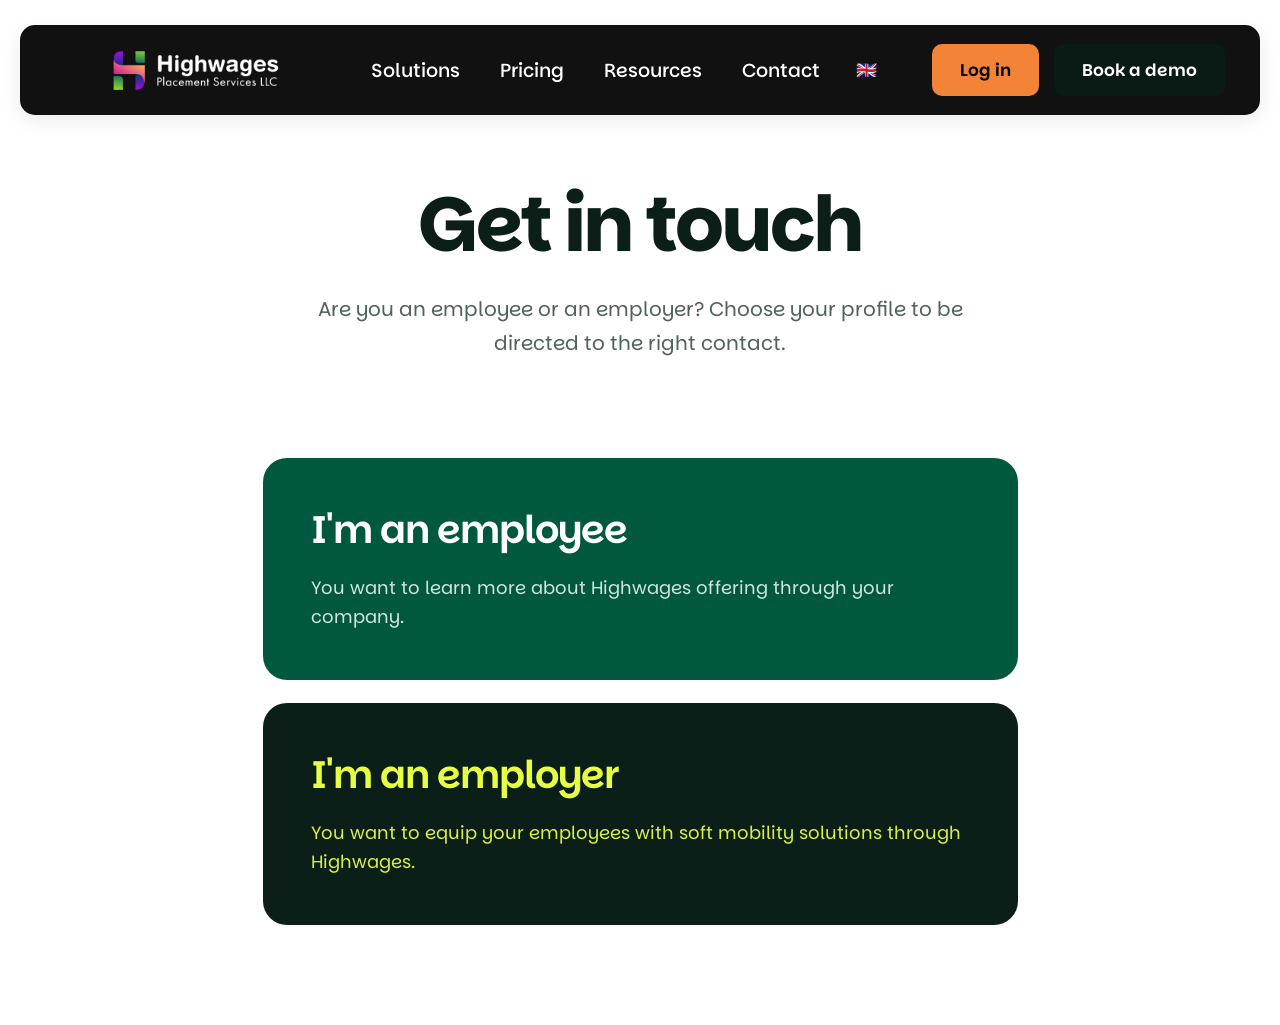
==== commit 0514a02a: "updated responsive website" ====
--- a/contact.html
+++ b/contact.html
@@ -19,7 +19,7 @@
 
         #header-placeholder { width: 100%; position: relative; z-index: 1000; }
 
-        .contact-main { width: 100%; min-height: 100vh; padding: 140px 20px 100px; display: flex; flex-direction: column; align-items: center; }
+        .contact-main { width: 100%; min-height: 100vh; padding: 180px 20px 100px; display: flex; flex-direction: column; align-items: center; }
         .contact-heading { width: 100%; max-width: 850px; text-align: center; margin: 0 auto; }
         .contact-heading h1 { font-size: clamp(48px, 6vw, 82px); font-weight: 700; line-height: 1.15; letter-spacing: -3px; color: #0b1e18; margin-bottom: 24px; }
         .contact-heading p { max-width: 730px; margin: 0 auto; font-size: 20px; line-height: 1.7; font-weight: 400; color: #53615c; }
@@ -130,12 +130,44 @@
         .direct-contact-banner { width: 100%; margin-bottom: 30px; border-radius: 8px; overflow: hidden; }
         .direct-contact-banner img { width: 100%; height: auto; display: block; object-fit: cover; }
         .direct-contact-form { width: 100%; max-width: 800px; display: flex; flex-direction: column; gap: 15px; }
-        /* Reducing input padding slightly for this specific form to match design */
         .direct-contact-form .form-group input, .direct-contact-form .form-group select { padding: 12px 14px; }
 
 
         @keyframes cardReveal { from { opacity: 0; transform: translateY(35px); } to { opacity: 1; transform: translateY(0); } }
-        @media (max-width: 768px) { .scheduler-widget { flex-direction: column; } .calendar-panel, .time-panel { width: 100%; border-radius: 12px; } .form-row { flex-direction: column; gap: 20px; } }
+        
+        /* =========================================
+           MOBILE RESPONSIVE UPDATES
+           ========================================= */
+        @media (max-width: 768px) { 
+            .scheduler-widget { flex-direction: column; } 
+            .calendar-panel, .time-panel { width: 100%; border-radius: 12px; } 
+            .form-row { flex-direction: column; gap: 20px; } 
+            
+            /* Main Heading Mobile */
+            .contact-main { padding: 150px 15px 60px; }
+            .contact-heading h1 { font-size: 34px; letter-spacing: -1px; margin-bottom: 15px; }
+            .contact-heading p { font-size: 16px; line-height: 1.5; }
+            
+            /* Contact Cards Mobile */
+            .contact-cards { margin: 40px auto 0; gap: 15px; }
+            .contact-card { min-height: auto; padding: 30px 25px; border-radius: 16px; }
+            .contact-card h2 { font-size: 24px; margin-bottom: 12px; }
+            .contact-card p { font-size: 15px; line-height: 1.5; }
+
+            /* Toggle & Form Mobile */
+            .view-section { margin-top: 30px; }
+            .toggle-container { padding: 5px; margin-bottom: 25px; width: 100%; display: flex; }
+            .toggle-btn { padding: 12px 0; font-size: 15px; flex: 1; text-align: center; border-radius: 30px; }
+            
+            .common-form { gap: 15px; }
+            .form-group label { font-size: 15px; margin-bottom: 5px; }
+            .form-group .subtitle { font-size: 12px; margin-bottom: 8px; line-height: 1.4; }
+            .form-group input, .form-group textarea, .form-group select { padding: 12px; font-size: 14px; border-radius: 10px; }
+            
+            .section-title { font-size: 20px; margin-bottom: 30px; }
+            
+            .employer-booking-form { padding: 25px 20px; }
+        }
     </style>
 </head>
 
@@ -169,17 +201,17 @@
             
             <form class="common-form employee-form">
                 <div class="form-group">
-                    <label>📧 E-mail<span class="required">*</span></label>
-                    <p class="subtitle">votre adresse mail de connexion / your login email address</p>
+                    <label>E-mail<span class="required">*</span></label>
+                    <p class="subtitle">votre adresse mail de connexion Highwages | your Highwages login email address</p>
                     <input type="email" required>
                 </div>
                 <div class="form-group">
-                    <label>🖊️ Description de la demande | Description of the request<span class="required">*</span></label>
-                    <p class="subtitle">Décrivez-nous votre problème / Describe your issue and provide as much information as possible</p>
+                    <label>Description de la demande | Description of the request<span class="required">*</span></label>
+                    <p class="subtitle">Décrivez-nous votre problème en nous donnant le plus d'information possible | Describe your issue and provide as much information as possible</p>
                     <textarea rows="5" required></textarea>
                 </div>
                 <div class="form-group">
-                    <label>🌎 Avez vous une commande ? | Do you have an order ? <span class="required">*</span></label>
+                    <label>Avez vous une commande ? | Do you have an order ? <span class="required">*</span></label>
                     <select required>
                         <option value="" disabled selected>Veuillez sélectionner</option>
                         <option value="yes">Oui / Yes</option>
@@ -339,8 +371,29 @@
 
     </main>
 
-    <div id="footer"></div>
-    <script src="js/components.js"></script>
+    <script>
+        document.addEventListener("DOMContentLoaded", function() {
+            fetch('../components/header.html')
+                .then(response => {
+                    if (!response.ok) throw new Error('Header load nathi thayu!');
+                    return response.text();
+                })
+                .then(data => {
+                    document.getElementById('header-placeholder').innerHTML = data;
+                })
+                .catch(error => console.error("Header Error:", error));
+            
+            fetch('../components/footer.html')
+                .then(response => {
+                    if (!response.ok) throw new Error('Footer load nathi thayu!');
+                    return response.text();
+                })
+                .then(data => {
+                    document.getElementById('footer-placeholder').innerHTML = data;
+                })
+                .catch(error => console.error("Footer Error:", error));
+        });
+    </script>
 
     <script>
         // ==========================================
--- a/css/style.css
+++ b/css/style.css
@@ -630,18 +630,18 @@
 
 .hero-title {
     font-family: "Parkinsans", sans-serif;
-    font-size: clamp(65px, 7.8vw, 138px);
+    font-size: clamp(65px, 7.8vw, 108px);
     font-weight: 900;
     line-height: 0.98;
     letter-spacing: -5px;
-    color: var(--lime);
     max-width: 1500px;
     margin: 0 auto;
     animation: heroReveal 1.2s ease both;
+    color: #f38437; 
 }
 
 .star {
-    color: #f4b2bf;
+    color: #db2579; 
     font-size: 0.78em;
     margin-left: 8px;
     vertical-align: 12%;
@@ -663,7 +663,7 @@
 .hero-info {
     margin-top: 78px;
     font-size: 23px;
-    font-weight: 700;
+    font-weight: 200;
     line-height: 1.3;
     letter-spacing: -0.7px;
     text-shadow: 0 2px 8px rgba(0, 0, 0, 0.5);
@@ -691,24 +691,23 @@
    DISCOVER BUTTON (Fill from bottom)
 ========================================= */
 .discover-btn {
-    position: relative; /* Animation ne button ni andar rakhva */
-    overflow: hidden;   /* Circle bahar na jay ena mate */
+    position: relative; 
+    overflow: hidden;   
     display: inline-flex;
     align-items: center;
     justify-content: center;
-    background: var(--lime);
+    background: #f38437;
     color: var(--dark-green);
     padding: 23px 39px;
     border-radius: 15px;
     font-size: 19px;
     font-weight: 800;
     text-decoration: none;
-    border: 1px solid transparent; /* Hover par border dekhadva mate */
+    border: 1px solid transparent; 
     transition: color 0.4s ease, border-color 0.4s ease;
-    z-index: 1; /* Text ne upar rakhva */
-}
-
-/* Bottom mathi aavtu dark circle */
+    z-index: 1; 
+}
+
 .discover-btn::before {
     content: "";
     position: absolute;
@@ -724,8 +723,8 @@
 }
 
 .discover-btn:hover {
-    color: var(--white); /* Hover karta text white thase */
-    border-color: rgba(255, 255, 255, 0.3); /* White border aavse */
+    color: var(--white); 
+    border-color: rgba(255, 255, 255, 0.3); 
 }
 
 .discover-btn:hover::before {
@@ -741,17 +740,16 @@
     display: inline-flex;
     align-items: center;
     justify-content: center;
-    color: var(--lime);
+    color: #f38437;
     font-size: 18px;
     font-weight: 800;
     text-decoration: none;
-    padding: 10px 15px; /* Hover fill mate thodi space aapi che */
+    padding: 10px 15px; 
     border-radius: 8px;
     transition: color 0.4s ease;
     z-index: 1;
 }
 
-/* Underline (CSS border ni jagya e element banavyo che jethi hide kari shakay) */
 .learn-btn::after {
     content: "";
     position: absolute;
@@ -759,11 +757,11 @@
     left: 15px;
     right: 15px;
     height: 2px;
-    background-color: var(--lime);
+    background-color: #f38437;
     transition: background-color 0.3s ease;
 }
 
-/* Bottom mathi aavtu lime circle */
+
 .learn-btn::before {
     content: "";
     position: absolute;
@@ -773,17 +771,17 @@
     width: 250%;
     height: 250%;
     border-radius: 50%;
-    background-color: var(--lime);
+    background-color: #f38437;
     transition: transform 0.5s ease-in-out;
     z-index: -1;
 }
 
 .learn-btn:hover {
-    color: var(--dark-green); /* Hover karta text dark thai jase */
+    color: var(--dark-green); 
 }
 
 .learn-btn:hover::after {
-    background-color: transparent; /* Hover karta underline gayab thai jase */
+    background-color: transparent; 
 }
 
 .learn-btn:hover::before {
@@ -801,6 +799,155 @@
 
 .trust-text strong {
     font-weight: 900;
+}
+
+/* =========================================
+   RESPONSIVE DESIGN - MOBILE 
+========================================= */
+@media (max-width: 760px) {
+
+    /* --- HEADER  --- */
+    .header {
+        top: 10px;
+        left: 3%;
+        width: 94%;
+        min-height: 66px;
+        padding: 10px 16px;
+        display: flex;
+        align-items: center;
+        justify-content: space-between;
+    }
+
+    .logo {
+        font-size: 26px;
+    }
+
+    .header-right {
+        display: flex;
+        align-items: center;
+        gap: 12px;
+    }
+
+    .login-btn {
+        display: inline-flex !important; /* Override display: none */
+        padding: 10px 16px;
+        font-size: 14px;
+        border-radius: 8px;
+    }
+
+    .demo-btn, .language {
+        display: none; 
+    }
+
+    /* Mobile Hamburger Menu */
+    .menu-toggle {
+        display: flex;
+        flex-direction: column;
+        gap: 5px;
+        padding: 6px;
+        background: transparent;
+        border: none;
+    }
+
+    .menu-toggle span {
+        width: 24px;
+        height: 2px;
+        background: var(--dark-green);
+        display: block;
+    }
+
+    /* --- FULL SCREEN NAVBAR --- */
+    .navbar {
+        display: none;
+        position: fixed;
+        top: 85px; 
+        left: 3%;
+        width: 94%;
+        height: calc(100vh - 100px);
+        background: var(--white);
+        border-radius: 12px;
+        flex-direction: column;
+        align-items: flex-start;
+        padding: 30px 20px;
+        box-shadow: 0 15px 35px rgba(0, 0, 0, 0.2);
+        overflow-y: auto;
+        z-index: 99;
+    }
+
+    .navbar.open {
+        display: flex;
+    }
+
+    /* --- HERO SECTION  --- */
+    .hero-section {
+        min-height: 100vh;
+        height: 100dvh;
+    }
+
+    .hero-content {
+        padding: 130px 5% 40px;
+        display: flex;
+        flex-direction: column;
+        align-items: center; 
+    }
+
+    .hero-title {
+        font-size: clamp(42px, 12vw, 65px);
+        letter-spacing: -2px;
+        line-height: 1.05;
+        color: var(--lime); /* Yellow color */
+        text-align: center;
+    }
+
+    .hero-info {
+        margin-top: 30px;
+        font-size: 16px;
+        text-align: center;
+    }
+
+    .hero-buttons {
+        margin-top: 40px;
+        display: flex;
+        flex-direction: column;
+        gap: 18px;
+        width: 100%;
+        align-items: center;
+    }
+
+    /* Solid Yellow Button */
+    .discover-btn {
+        width: 100%;
+        max-width: 330px; 
+        padding: 16px 20px;
+        font-size: 16px;
+        border-radius: 10px;
+        text-align: center;
+    }
+
+    /* Underline Text Button */
+    .learn-btn {
+        font-size: 16px;
+        color: var(--lime);
+        background: transparent;
+        padding: 0 0 4px 0;
+        border-radius: 0;
+        border-bottom: 2px solid var(--lime);
+        width: auto;
+    }
+
+    .learn-btn::before, .learn-btn::after {
+        display: none;
+    }
+
+    .trust-text {
+        margin-top: 50px;
+        font-size: 13px;
+        text-align: center;
+    }
+
+    .shape {
+        display: none;
+    }
 }
 
 /* =========================================
@@ -1254,7 +1401,7 @@
 }
 
 .activate-section .activate-description {
-    max-width: 750px;
+    max-width: 650px;
     margin-left: auto;
     margin-right: auto;
 }
@@ -1267,16 +1414,17 @@
     position: relative;
     z-index: 3;
     width: 100%;
-    max-width: 1100px;
+    max-width: 900px;
     text-align: center;
+    margin: 0 auto; 
 }
 
 .activate-title {
     font-family: "Parkinsans", sans-serif;
-    font-size: clamp(65px, 7.2vw, 120px);
+    font-size: clamp(45px, 5vw, 82px); 
     font-weight: 900;
     line-height: 1.12;
-    letter-spacing: -4px;
+    letter-spacing: -3px;
     color: #e6ff42;
     margin: 0 auto;
     animation: activateTitleReveal 1.2s ease both;
@@ -1298,9 +1446,9 @@
 ========================================= */
 
 .activate-description {
-    max-width: 900px;
-    margin: 45px auto 0;
-    font-size: clamp(18px, 1.7vw, 29px);
+    max-width: 700px; /* 900px થી ઘટાડીને 700px */
+    margin: 35px auto 0;
+    font-size: clamp(16px, 1.4vw, 22px);
     font-weight: 700;
     line-height: 1.5;
     color: #ffffff;
@@ -1406,25 +1554,65 @@
 }
 
 /* =========================================
+   ACTIVATE SECTION - MOBILE OVERLAP FIX
+========================================= */
+@media (max-width: 1100px) {
+    .activate-section {
+        display: flex !important;
+        flex-direction: column !important;
+        align-items: center !important;
+        min-height: auto !important;
+        padding-top: 100px !important;
+        padding-bottom: 250px !important;
+    }
+
+    .activate-content {
+        margin-bottom: 50px !important; 
+    }
+
+    .activate-section .promo-card {
+        position: absolute;
+        z-index: 4;
+        top: 480px; 
+        right: 4%;
+        width: 290px;
+        background-color: #3c2815 !important;
+        opacity: 0;
+        transform: translateY(180px) rotate(7deg);
+        /* Smooth slide up */
+        animation: activatePromoCardEnter 1.5s cubic-bezier(0.22, 1, 0.36, 1) 0.3s forwards;
+        will-change: transform, opacity;
+    }
+
+    .activate-section .promo-card:hover {
+        transform: rotate(0deg) translateY(-5px) !important;
+    }
+    
+    .activate-section .mobility-note {
+        bottom: 120px !important;
+    }
+}
+
+/* =========================================
    PROMOTIONAL IMAGE CARD
 ========================================= */
 
-.promo-card {
+.activate-section .promo-card {
     position: absolute;
     z-index: 4;
-    right: 3%;
-    top: 455px;
-    width: 370px;
-    background: #3c2815;
-    border-radius: 23px;
-    padding: 13px;
-    transform: rotate(7deg);
-    transition: transform 0.4s ease;
-    box-shadow: 0 15px 35px rgba(0, 0, 0, 0.18);
-    animation: promoCardReveal 1.2s ease 0.3s both;
-}
-
-.promo-card:hover {
+    top: 210px; 
+    right: 4%;
+    width: 290px; 
+    background-color: #3c2815 !important; 
+    border-radius: 20px;
+    padding: 12px;
+    opacity: 0;
+    transform: translateY(180px) rotate(7deg);
+    animation: activatePromoCardEnter 1.5s cubic-bezier(0.22, 1, 0.36, 1) 0.3s forwards;
+    will-change: transform, opacity;
+}
+
+.activate-section .promo-card:hover {
     transform: rotate(2deg) translateY(-8px);
 }
 
@@ -1439,11 +1627,9 @@
     }
 }
 
-.promo-image {
-    width: 100%;
-    height: 180px;
-    overflow: hidden;
-    border-radius: 15px 15px 0 0;
+.activate-section .promo-image {
+    height: 150px; 
+    border-radius: 12px 12px 0 0;
 }
 
 .promo-image img {
@@ -1453,31 +1639,27 @@
     display: block;
 }
 
-.promo-card-content {
-    padding: 15px 12px 18px;
-    color: #fff0a0;
-}
-
-.promo-card-content h3 {
-    font-family: "Parkinsans", sans-serif;
-    font-size: 49px;
-    font-weight: 900;
+.activate-section .promo-card-content {
+    padding: 15px 10px 15px;
+    color: #fff0a0 !important; 
+}
+
+.activate-section .promo-card-content h3 {
+    font-size: 40px; 
     line-height: 0.95;
-    letter-spacing: -2px;
-}
-
-.promo-card-content p {
-    font-family: "Parkinsans", sans-serif;
-    font-size: 32px;
+    letter-spacing: -1.5px;
+}
+
+.activate-section .promo-card-content p {
+    font-size: 24px; 
+    margin-top: 20px;
     font-weight: 700;
-    margin-top: 32px;
-}
-
-.promo-card-content small {
+}
+
+.activate-section .promo-card-content small {
     display: block;
-    font-size: 12px;
-    font-weight: 600;
-    color: #d0bd80;
+    font-size: 11px;
+    color: #d0bd80 !important;
     margin-top: 5px;
 }
 
@@ -1503,18 +1685,12 @@
 
 .mobility-logo-slider {
     position: absolute;
-
     left: 0;
     bottom: 30px;
-
     width: 100%;
-
     overflow: hidden;
-
     z-index: 5;
-
     pointer-events: auto;
-
     /* Smooth edge fade */
     -webkit-mask-image: linear-gradient(
         to right,
@@ -1523,7 +1699,6 @@
         #000 97%,
         transparent 100%
     );
-
     mask-image: linear-gradient(
         to right,
         transparent 0%,
@@ -1532,7 +1707,6 @@
         transparent 100%
     );
 }
-
 
 /* =========================================
    MOVING TRACK
@@ -1599,27 +1773,21 @@
 
 .mobility-logo-item:hover img {
     transform: scale(1.06);
-
     opacity: 1;
 }
 
-
 /* =========================================
    INFINITE ANIMATION
 ========================================= */
 
 @keyframes mobilityLogoMove {
-
     0% {
         transform: translateX(0);
     }
-
     100% {
         transform: translateX(-50%);
     }
-
-}
-
+}
 
 /* =========================================
    PAUSE WHEN HOVERING
@@ -1629,84 +1797,64 @@
     animation-play-state: paused;
 }
 
-
 /* =========================================
    TABLET
 ========================================= */
 
 @media (max-width: 1100px) {
-
     .mobility-logo-slider {
         bottom: 25px;
     }
-
     .mobility-logo-group {
         gap: 45px;
 
         padding: 0 30px;
     }
-
     .mobility-logo-item {
         height: 65px;
     }
-
     .mobility-logo-item img {
         height: 55px;
-
         max-width: 180px;
     }
-
-}
-
+}
 
 /* =========================================
    MOBILE
 ========================================= */
 
 @media (max-width: 760px) {
-
     .mobility-logo-slider {
         bottom: 20px;
     }
-
     .mobility-logo-track {
         animation-duration: 5s;
     }
-
     .mobility-logo-group {
         gap: 35px;
-
         padding: 0 20px;
     }
-
     .mobility-logo-item {
         height: 50px;
     }
-
     .mobility-logo-item img {
         height: 40px;
-
         max-width: 130px;
     }
-
-}
-
+}
 
 /* =========================================
    SMALL MOBILE
 ========================================= */
 
 @media (max-width: 480px) {
-
     .mobility-logo-track {
         animation-duration: 5s;
     }
-
     .mobility-logo-group {
         gap: 25px;
         padding: 0 15px;
     }
-
     .mobility-logo-item img {
         height: 32px;
         max-width: 100px;
@@ -1718,7 +1866,6 @@
 ========================================= */
 
 @media (max-width: 1100px) {
-
     .mobility-logo-group {
         gap: 60px;
         padding-right: 60px;
@@ -1779,100 +1926,65 @@
     }
 }
 
-
-
 /* =========================================
    ACTIVATE SECTION LAYOUT
 ========================================= */
 
 .activate-section {
     position: relative;
-
     width: 100%;
-
     min-height: 830px;
-
     background: #071b14;
-
     color: #ffffff;
-
     overflow: hidden;
-
     display: flex;
-
     align-items: flex-start;
-
     justify-content: center;
-
     padding: 110px 5% 150px;
-
     isolation: isolate;
 }
-
 
 /* MAIN CONTENT */
 
 .activate-content {
     position: relative;
-
     z-index: 3;
-
     width: 100%;
-
     max-width: 1100px;
-
     text-align: center;
 }
-
 
 /* DESCRIPTION */
 
 .activate-description {
     max-width: 900px;
-
     margin: 30px auto 0;
-
     font-size: clamp(18px, 1.5vw, 24px);
-
     font-weight: 700;
-
     line-height: 1.5;
-
     color: #ffffff;
 }
-
 
 /* BOTTOM NOTE */
 
 .mobility-note {
     position: absolute;
-
     bottom: 145px;
-
     left: 50%;
-
     transform: translateX(-50%);
-
     width: 100%;
-
     padding: 0 20px;
-
     text-align: center;
-
     z-index: 4;
-
     font-size: 19px;
-
     font-weight: 600;
 }
 
-
 /* =========================================
    RESPONSIVE
 ========================================= */
 
 @media (max-width: 1100px) {
-
     .activate-section {
         min-height: 900px;
     }
@@ -1883,12 +1995,9 @@
 
 }
 
-
 @media (max-width: 760px) {
-
     .activate-section {
         min-height: 1050px;
-
         padding: 100px 6% 180px;
     }
 
@@ -2103,60 +2212,55 @@
 }
 
 /* =====================================
-   DYNAMIC TABS SECTION (UPDATED)
+   DYNAMIC TABS SECTION (ALIGNMENT & FONT FIXED)
 ====================================== */
 .dynamic-tabs-section {
-    padding: 80px 5% 100px;
+    padding: 100px 5% 120px;
     background-color: #f3f0ff;
     transition: background-color 0.4s ease;
 }
 
 .tabs-container {
-    max-width: 1250px;
+    max-width: 1300px; 
     margin: 0 auto;
 }
 
 .tabs-header-wrapper {
     text-align: center;
-    margin-bottom: 70px;
+    margin-bottom: 80px; 
 }
 
 .dynamic-main-title {
     font-family: 'Parkinsans', sans-serif;
-    font-size: clamp(42px, 5.2vw, 68px);
+    font-size: clamp(45px, 5.5vw, 75px);
     font-weight: 800;
     line-height: 1.15;
     text-align: center;
-    max-width: 850px;
+    max-width: 1200px; 
     margin: 0 auto;
     color: #5b318e;
     transition: color 0.4s ease;
 }
 
+/* =====================================
+   GRID ALIGNMENT FIX
+====================================== */
 .tabs-grid {
     display: grid;
-    grid-template-columns: 1fr 1.1fr 1.2fr;
-    gap: 50px;
-    align-items: center;
+    grid-template-columns: 1fr 1.3fr 1.3fr; 
+    gap: 60px;
+    align-items: stretch; 
 }
 
 /* Left Navigation Buttons */
 .tabs-nav {
     display: flex;
     flex-direction: column;
-    gap: 24px;
+    justify-content: flex-start; 
+    gap: 30px;
     position: relative;
-}
-
-.tabs-nav::before {
-    content: '';
-    position: absolute;
-    left: 0;
-    top: 0;
-    bottom: 0;
-    width: 2px;
-    background: rgba(0, 0, 0, 0.08);
-    z-index: 0;
+    padding: 0 0 20px 0; 
+    width: 100%; 
 }
 
 .tab-btn {
@@ -2164,33 +2268,42 @@
     border: none;
     text-align: left;
     font-family: 'Parkinsans', sans-serif;
-    font-size: 20px;
+    font-size: 19px; /* Font size nani kari (22px thi 19px) */
     font-weight: 600;
-    color: rgba(0, 0, 0, 0.35); /* Inactive option color */
+    color: rgba(0, 0, 0, 0.35);
     cursor: pointer;
-    padding: 8px 0 8px 20px;
+    /* Left border kadhi lidhi etle padding-left 0 karyu */
+    padding: 12px 0 15px 0; 
     position: relative;
     transition: color 0.3s ease;
-}
-
-.tab-btn::after {
-    content: '';
-    position: absolute;
-    left: 0;
-    top: 0;
-    height: 100%;
-    width: 2px;
-    background: transparent;
-    transition: background 0.3s ease;
-}
-
-/* Active class ne JavaScript thi dynamically theme color malse */
+    overflow: hidden; 
+    width: 100%; 
+}
+
 .tab-btn.active {
     font-weight: 700;
 }
 
-.tab-btn.active::after {
-    background: currentColor; /* Active left vertical line match thase */
+/* --- AUTO PLAY PROGRESS BAR (SCROLLBAR) --- */
+.tab-progress-bar {
+    position: absolute;
+    bottom: 0;
+    left: 0; /* Bar start from extreme left */
+    right: 0;
+    height: 3px;
+    background: rgba(0, 0, 0, 0.05); 
+    opacity: 0;
+    transition: opacity 0.3s ease;
+}
+
+.tab-btn.active .tab-progress-bar {
+    opacity: 1; 
+}
+
+.tab-progress-fill {
+    width: 0%;
+    height: 100%;
+    background-color: currentColor; 
 }
 
 /* Center Image Container */
@@ -2198,8 +2311,10 @@
     width: 100%;
     border-radius: 28px;
     overflow: hidden;
-    aspect-ratio: 4/5;
+    aspect-ratio: 4/5; 
     background: rgba(0, 0, 0, 0.05);
+    display: flex;
+    align-items: stretch;
 }
 
 .tabs-image-container img {
@@ -2213,52 +2328,130 @@
 .tabs-content-box {
     display: flex;
     flex-direction: column;
-    justify-content: center;
+    justify-content: center; 
+    padding: 20px 0;
 }
 
 .tab-badge {
     font-family: 'Parkinsans', sans-serif;
-    font-size: 14px;
+    font-size: 15px;
     font-weight: 700;
     text-transform: uppercase;
-    margin-bottom: 15px;
+    margin-bottom: 20px;
     letter-spacing: 0.5px;
     transition: color 0.4s ease;
 }
 
 .tab-title {
     font-family: 'Parkinsans', sans-serif;
-    font-size: clamp(32px, 3.5vw, 46px);
+    font-size: clamp(32px, 3.5vw, 48px);
     font-weight: 800;
     line-height: 1.15;
-    margin-bottom: 20px;
+    margin-bottom: 25px;
+    letter-spacing: -1.5px;
     transition: color 0.4s ease;
 }
 
 .tab-desc {
     font-family: 'Parkinsans', sans-serif;
-    font-size: 17px;
+    font-size: 18px;
+    font-weight: 500;
     line-height: 1.6;
     transition: color 0.4s ease;
 }
 
-/* Responsive */
-@media (max-width: 992px) {
+/* =====================================
+   DYNAMIC TABS SECTION - RESPONSIVE 
+====================================== */
+
+
+/* Desktop Only Class */
+@media (max-width: 768px) {
+    .desktop-only {
+        display: none !important;
+    }
+}
+
+/* Tablet (iPad) Responsive */
+@media (max-width: 1100px) {
+    .tabs-grid {
+        grid-template-columns: 1fr 1fr;
+    }
+    
+    .tabs-nav {
+        grid-column: 1 / -1;
+        flex-direction: row;
+        justify-content: flex-start;
+        overflow-x: auto;
+        padding-bottom: 5px;
+    }
+    
+    .tab-btn {
+        padding: 10px 0 15px;
+        white-space: nowrap;
+        width: auto; 
+        margin-right: 25px;
+    }
+    
+    .tab-progress-bar {
+        left: 0;
+        right: 0;
+    }
+}
+
+/* Mobile Responsive */
+@media (max-width: 768px) {
+    .dynamic-tabs-section {
+        padding: 60px 5% 80px; 
+    }
+
+    .tabs-header-wrapper {
+        margin-bottom: 40px; 
+    }
+
+    .dynamic-main-title {
+        font-size: 32px; 
+        text-align: left; 
+    }
+
     .tabs-grid {
         grid-template-columns: 1fr;
         gap: 30px;
     }
+    
     .tabs-nav {
-        flex-direction: row;
-        overflow-x: auto;
-    }
-    .tabs-nav::before, .tab-btn::after {
-        display: none;
-    }
-    .dynamic-main-title {
-        font-size: 36px;
-    }
-}
+        flex-direction: column;
+        align-items: flex-start;
+        overflow-x: visible;
+        padding-bottom: 0;
+    }
+
+    .tab-btn {
+        margin-right: 0;
+        padding: 8px 0 15px;
+        font-size: 17px;
+        white-space: normal; 
+        width: 100%;
+        text-align: left;
+    }
+
+    /* Content Box Alignment */
+    .tabs-content-box {
+        padding: 0;
+        text-align: left;
+    }
+
+    .tab-title {
+        font-size: 26px;
+        margin-bottom: 15px;
+        letter-spacing: -0.5px;
+    }
+
+    .tab-desc {
+        font-size: 16px;
+    }
+}
+
 
 /* =========================================
    BENEFITS / TOGGLE SECTION
@@ -2396,65 +2589,147 @@
     color: #c83d16;
 }
 
-/* Responsive (Tablet & Mobile) */
+/* =========================================
+   EMPLOYEES (LIGHT CARDS) BUTTON COLORS
+========================================= */
+
+/* Light Orange Card */
+.card-light-orange {
+    background-color: #faede6 !important; 
+    color: #df4e22 !important;
+}
+.card-light-orange h3, 
+.card-light-orange ul li { 
+    color: #df4e22 !important; 
+}
+.card-light-orange .card-btn {
+    background-color: #df4e22 !important; 
+    color: #ffffff !important;
+}
+.card-light-orange .card-btn::before {
+    background-color: #ffffff !important; 
+}
+.card-light-orange .card-btn:hover {
+    color: #df4e22 !important;
+}
+
+/* Light Purple Card */
+.card-light-purple {
+    background-color: #f2ebfc !important; 
+    color: #4b1f9b !important;
+}
+.card-light-purple h3, 
+.card-light-purple ul li { 
+    color: #4b1f9b !important; 
+}
+.card-light-purple .card-btn {
+    background-color: #4b1f9b !important;
+    color: #ffffff !important;
+}
+.card-light-purple .card-btn::before {
+    background-color: #ffffff !important;
+}
+.card-light-purple .card-btn:hover {
+    color: #4b1f9b !important;
+}
+
+/* Light Blue Card */
+.card-light-blue {
+    background-color: #ebf4f9 !important; 
+    color: #0b3861 !important;
+}
+.card-light-blue h3, 
+.card-light-blue ul li { 
+    color: #0b3861 !important; 
+}
+.card-light-blue .card-btn {
+    background-color: #0b3861 !important;
+    color: #ffffff !important;
+}
+.card-light-blue .card-btn::before {
+    background-color: #ffffff !important;
+}
+.card-light-blue .card-btn:hover {
+    color: #0b3861 !important;
+}
+
+/* =========================================
+   BENEFITS / TOGGLE SECTION - MOBILE FIXES
+========================================= */
 @media (max-width: 1050px) {
     .benefits-grid {
         grid-template-columns: 1fr;
     }
     .benefit-card {
         min-height: auto;
-    }
-}
-
-/* --- Light Color Themes for Employee Cards --- */
-
-/* Light Orange Card */
-.card-light-orange {
-    background-color: #faede6; /* Light peach background */
-    color: #df4e22; /* Dark orange text */
-}
-.card-light-orange h3 { color: #df4e22; }
-.card-light-orange ul li { color: #df4e22; }
-.card-light-orange .card-btn {
-    background-color: #df4e22;
-    color: #ffffff;
-}
-
-/* Light Purple Card */
-.card-light-purple {
-    background-color: #f2ebfc; /* Light purple background */
-    color: #4b1f9b; /* Dark purple text */
-}
-.card-light-purple h3 { color: #4b1f9b; }
-.card-light-purple ul li { color: #4b1f9b; }
-.card-light-purple .card-btn {
-    background-color: #4b1f9b;
-    color: #ffffff;
-}
-
-/* Light Blue Card */
-.card-light-blue {
-    background-color: #ebf4f9; /* Light blue background */
-    color: #0b3861; /* Dark blue text */
-}
-.card-light-blue h3 { color: #0b3861; }
-.card-light-blue ul li { color: #0b3861; }
-.card-light-blue .card-btn {
-    background-color: #0b3861;
-    color: #ffffff;
-}
-
-/* Main Title Styling for Benefits Section */
+        padding: 40px 30px; 
+    }
+}
+
+@media (max-width: 768px) {
+    .benefits-section {
+        padding: 60px 5% 80px; 
+    }
+
+    /* Main Title Mobile Size */
+    .benefits-main-title {
+        font-size: clamp(34px, 8vw, 42px); 
+        line-height: 1.1;
+        letter-spacing: -1px;
+        margin-bottom: 35px;
+    }
+
+    /* Toggle Switch Mobile */
+    .toggle-wrapper {
+        padding: 6px;
+        margin-bottom: 40px;
+    }
+    
+    .toggle-btn {
+        padding: 12px 25px; 
+        font-size: 16px; 
+    }
+
+    /* Grid and Card Spacing */
+    .benefits-grid {
+        gap: 20px;
+    }
+
+    .benefit-card {
+        padding: 35px 25px; 
+        border-radius: 20px;
+    }
+
+    /* Card Text (Title, List, Button) */
+    .benefit-card h3 {
+        font-size: 28px; 
+        letter-spacing: -1px;
+        margin-bottom: 25px;
+    }
+
+    .benefit-card ul li {
+        font-size: 16px; 
+        margin-bottom: 12px;
+    }
+
+    .card-btn {
+        padding: 16px; 
+        font-size: 16px; 
+        margin-top: 15px; 
+    }
+}
+
 .benefits-main-title {
     font-family: "Parkinsans", sans-serif;
-    font-size: clamp(48px, 6.5vw, 85px); /* Responsive font size */
+    font-size: clamp(48px, 6vw, 75px); 
     font-weight: 900;
     line-height: 1.05;
     letter-spacing: -3px;
     text-align: center;
     color: var(--dark-green);
-    margin-bottom: 45px; /* Title ane toggle switch vachhe ni jagya */
+    margin-bottom: 45px; 
     max-width: 1200px;
+    width: 100%;
 }
 
 /* =========================================
@@ -2467,7 +2742,6 @@
     opacity: 0;
 }
 
-/* Card andar nu text slide up thase */
 .benefits-grid:not(.hidden) .card-content h3,
 .benefits-grid:not(.hidden) .card-content ul {
     animation: textSlideUp 0.7s cubic-bezier(0.22, 1, 0.36, 1) forwards;
@@ -2475,7 +2749,6 @@
     transform: translateY(30px);
 }
 
-/* Staggered delays (Ek pachi ek animation aavva mate) */
 .benefits-grid:not(.hidden) .benefit-card:nth-child(1) { animation-delay: 0s; }
 .benefits-grid:not(.hidden) .benefit-card:nth-child(1) .card-content h3 { animation-delay: 0.1s; }
 .benefits-grid:not(.hidden) .benefit-card:nth-child(1) .card-content ul { animation-delay: 0.2s; }
@@ -2516,14 +2789,11 @@
     text-align: center;
     border: 1px solid transparent; 
     z-index: 1; 
-
-    /* Button initially hide rakhelu che */
     opacity: 0;
     transform: translateY(40px);
     transition: opacity 0.6s ease, transform 0.6s cubic-bezier(0.22, 1, 0.36, 1), background-color 0.4s ease, border-color 0.4s ease, color 0.4s ease;
 }
 
-/* Jyare user scroll karse tyare JS aa class add karse */
 .card-btn.btn-visible {
     opacity: 1;
     transform: translateY(0);
@@ -2533,7 +2803,7 @@
 .card-btn.btn-visible:hover {
     transform: translateY(-5px);
     border-color: rgba(255, 255, 255, 0.3);
-    transition: transform 0.3s ease; /* Hover mate transition fast karvu */
+    transition: transform 0.3s ease; 
 }
 
 /* Fill Circle for hover */
@@ -2696,6 +2966,11 @@
     font-weight: 900;
     letter-spacing: -3px;
     margin-bottom: 30px;
+    
+    /* --- TEXT ANIMATION DEFAULT STATE --- */
+    opacity: 0;
+    transform: translateY(40px);
+    transition: opacity 0.7s ease, transform 0.7s ease;
 }
 
 /* Section Paragraphs */
@@ -2704,9 +2979,13 @@
     font-weight: 700;
     line-height: 1.25;
     letter-spacing: -1px;
-}
-
-/* Colors (Badha cards mate) */
+    
+    /* --- TEXT ANIMATION DEFAULT STATE --- */
+    opacity: 0;
+    transform: translateY(40px);
+    transition: opacity 0.7s ease 0.15s, transform 0.7s ease 0.15s; /* Thodo delay */
+}
+
 .stack-purple { background-color: #f2ebfc; color: #4b1f9b; }
 .stack-peach { background-color: #fff1eb; color: #df4e22; }
 .stack-blue { background-color: #ebf4f9; color: #0b3861; }
@@ -2737,11 +3016,102 @@
     font-weight: 800;
     letter-spacing: -1.5px;
     margin-bottom: 25px;
+    
+    /* --- TEXT ANIMATION DEFAULT STATE --- */
+    opacity: 0;
+    transform: translateY(40px);
+    transition: opacity 0.7s ease 0.1s, transform 0.7s ease 0.1s;
 }
 .stack-peach p {
     font-size: clamp(20px, 2.5vw, 28px);
     font-weight: 600;
 }
+
+/* --- ANIMATION TRIGGER (Scroll karta JS draw-loop class lagavse etle text upar aavse) --- */
+.stack-card.draw-loop .stack-content h2,
+.stack-card.draw-loop .stack-content p,
+.stack-card.draw-loop .stack-peach h3 {
+    opacity: 1;
+    transform: translateY(0);
+}
+
+
+/* =========================================
+   SCROLL STACKING SECTION - MOBILE RESPONSIVE FIX
+========================================= */
+@media (max-width: 768px) {
+    .scroll-stack-section {
+        padding: 0; 
+        padding-bottom: 10vh; /* Last card pachi thodi space mate */
+    }
+
+    .stack-image-wrapper {
+        margin-left: 0;
+        margin-right: 0;
+        width: 100%;
+        height: 100vh; 
+    }
+
+    .stack-card {
+        top: 18vh; /* Upar thi thodi vadhare jagya chhodse */
+        
+        height: 60vh; /* Height thodi nani kari jethi background vadhare dekhay */
+        min-height: 400px; 
+        
+        border-radius: 20px; 
+        align-items: center; 
+        justify-content: center;
+        padding-bottom: 0; 
+        
+        width: 85%; 
+        /* --- AHIYA MAIN CHANGE KARYO CHHE --- */
+        margin: 0 auto 20vh; /* 5vh thi vadhari ne 20vh karyu, jethi 2 cards vachhe ekdam clear space rese */
+    }
+
+    .stack-content {
+        padding: 0 6%; 
+        text-align: center;
+        width: 100%;
+    }
+
+    /* Fonts nani kari mobile mate */
+    .stack-content h2 {
+        font-size: clamp(32px, 8vw, 40px); 
+        margin-bottom: 15px;
+        letter-spacing: -1px;
+    }
+
+    .stack-content p {
+        font-size: clamp(16px, 4.5vw, 20px); 
+    }
+
+    .wellbeing-text {
+        flex-direction: column; 
+        text-align: center;
+        gap: 5px;
+    }
+    
+    .big-percent {
+        font-size: clamp(65px, 15vw, 85px); 
+        letter-spacing: -2px;
+    }
+
+    .wellbeing-text p {
+        text-align: center;
+        margin: 0 auto;
+    }
+
+    .stack-peach h3 {
+        font-size: clamp(22px, 5.5vw, 28px);
+        margin-bottom: 12px;
+        letter-spacing: -0.5px;
+    }
+
+    .stack-peach p {
+        font-size: clamp(15px, 4vw, 18px);
+    }
+}
+
 
 /* =========================================
    BACKGROUND LOOP (SWIRL) ANIMATION
@@ -2779,7 +3149,7 @@
 }
 
 /* =========================================
-   MARKETPLACE SECTION (HEIGHT FIX)
+   MARKETPLACE SECTION
 ========================================= */
 
 .marketplace-section {
@@ -2789,7 +3159,7 @@
     overflow: hidden; 
 }
 
-/* Purple Card Container (Reduced Height) */
+/* Purple Card Container */
 .market-card {
     background-color: #4b1f9b; 
     border-radius: 30px;
@@ -2867,7 +3237,7 @@
     transform: translateX(-50%) translateY(-50%);
 }
 
-/* Right Tablet Image (Positioning Fix) */
+/* Right Tablet Image (Desktop Only) */
 .market-image {
     position: absolute; 
     right: -35px;           
@@ -2884,16 +3254,47 @@
     height: auto;
 }
 
-/* .market-image:hover {
-    transform: translateY(-50%) rotate(2deg) scale(1.02);
-} */
-
+/* MARKETPLACE RESPONSIVE */
 @media (max-width: 1050px) {
     .market-image {
         width: 450px;
         right: -25px; 
     }
 }
+
+@media (max-width: 768px) {
+    .marketplace-section {
+        padding: 40px 5% 50px; 
+    }
+    
+    .market-card {
+        padding: 60px 8% 80px;
+        min-height: auto;
+    }
+
+    .market-content {
+        max-width: 100%;
+    }
+
+    .market-content h2 {
+        font-size: clamp(34px, 9vw, 42px); 
+        margin-bottom: 25px;
+        letter-spacing: -1.5px;
+    }
+
+    .market-content p {
+        font-size: 16px; 
+        margin-bottom: 30px;
+    }
+
+    .market-content .discover-btn {
+        padding: 15px 25px;
+        font-size: 16px;
+        width: 100%; 
+        text-align: center;
+    }
+}
+
 
 /* =========================================
    MARKETPLACE TEXT STAGGER ANIMATION
@@ -2918,7 +3319,6 @@
     animation: marketSlideUp 0.8s cubic-bezier(0.22, 1, 0.36, 1) 0.4s forwards;
 }
 
-/* Keyframes for sliding up and fading in */
 @keyframes marketSlideUp {
     to {
         opacity: 1;
@@ -2927,7 +3327,7 @@
 }
 
 /* =========================================
-   ANIMATED 'H' LOGO ON SCROLL (ROTATION ADDED)
+   ANIMATED 'H' LOGO ON SCROLL
 ========================================= */
 
 .market-animated-h {
@@ -2948,16 +3348,16 @@
     transform: rotate(15deg); 
 }
 
-/* Mobile responsive mate thodu adjustment */
 @media (max-width: 850px) {
     .market-animated-h {
-        left: 30%;
-        width: 180px;
-        height: 180px;
+        left: 20%; 
+        width: 160px;
+        height: 160px;
         bottom: -150px;
+        display: none;
     }
     .market-animated-h.h-visible {
-        bottom: -50px;
+        bottom: -40px;
     }
 }
 
@@ -3023,7 +3423,7 @@
 ========================================= */
 
 .network-section {
-    padding: 0 4% 100px; /* Baju mathi margin ane niche jagya */
+    padding: 0 4% 100px; 
     background-color: var(--white);
 }
 
@@ -3033,7 +3433,7 @@
     display: flex;
     align-items: center;
     justify-content: space-between;
-    padding: 0 8% 0 0; /* Left padding 0 karan ke map bahar aave che */
+    padding: 0 8% 0 0; 
     position: relative;
     min-height: 550px;
 }
@@ -3042,7 +3442,6 @@
 .network-image {
     flex: 1;
     position: relative;
-    /* Image ne card ni thodi bahar (left and upar) kadhva mate negative margin */
     margin-left: -5%;
     margin-top: -50px;
     margin-bottom: -50px;
@@ -3051,7 +3450,7 @@
 
 .network-image img {
     width: 100%;
-    max-width: 650px; /* Map ni size */
+    max-width: 650px; 
     height: auto;
     display: block;
 }
@@ -3060,8 +3459,8 @@
 .network-content {
     flex: 1;
     max-width: 550px;
-    padding-left: 40px; /* Image thi thodi jagya */
-    color: #0b3861; /* Dark Blue Text */
+    padding-left: 40px; 
+    color: #0b3861; 
     z-index: 2;
 }
 
@@ -3152,7 +3551,10 @@
     }
 }
 
-/* Responsive */
+/* =========================================
+   NETWORK SECTION - RESPONSIVE 
+========================================= */
+
 @media (max-width: 950px) {
     .network-container {
         flex-direction: column;
@@ -3165,6 +3567,53 @@
     .network-content {
         padding-left: 0;
         margin: 0 auto;
+    }
+}
+
+/* --- MOBILE VIEW: Hide Image & Fix Layout --- */
+@media (max-width: 768px) {
+    .network-section {
+        padding: 0 5% 50px; 
+    }
+
+    .network-container {
+        padding: 60px 8%; 
+        min-height: auto;
+        border-radius: 20px;
+        background-color: #f7f3e8; /* Maintain cream background */
+    }
+
+    /* Map Image ne completely remove karo mobile ma */
+    .network-image {
+        display: none !important;
+    }
+
+    /* Content ne full width aapo */
+    .network-content {
+        max-width: 100%;
+        text-align: left; /* Beetogreen style text left aligned chhe mobile ma */
+    }
+
+    .network-content h2 {
+        font-size: clamp(34px, 9vw, 42px);
+        margin-bottom: 25px;
+        letter-spacing: -1.5px;
+        line-height: 1.1;
+    }
+
+    .network-content p {
+        font-size: 16px;
+        margin-bottom: 35px;
+        color: #0b3861; /* Thoda dark color mate */
+        line-height: 1.6;
+    }
+
+    /* Button full width mobile ma */
+    .network-content .network-btn {
+        width: 100%;
+        text-align: center;
+        padding: 16px 20px;
+        font-size: 16px;
     }
 }
 
@@ -3231,9 +3680,8 @@
     transform: rotate(-90deg); /* Start from top */
 }
 .progress-circle {
-    stroke-dasharray: 138; /* 2 * PI * 22(radius) */
+    stroke-dasharray: 138; 
     stroke-dashoffset: 138;
-    /* CSS transition nathi, aapanne JS thi control karishu */
 }
 
 /* --- Right Content Area --- */
@@ -3321,7 +3769,10 @@
     font-weight: 500;
 }
 
-/* Responsive */
+/* =========================================
+   TESTIMONIAL SLIDER - RESPONSIVE FIXES
+========================================= */
+
 @media (max-width: 900px) {
     .testimonial-container {
         flex-direction: column;
@@ -3332,6 +3783,72 @@
     }
     .quote {
         font-size: 28px;
+    }
+}
+
+@media (max-width: 768px) {
+    .testimonial-section {
+        padding: 0 5% 80px; 
+    }
+
+    .testimonial-container {
+        padding: 40px 8% 50px; /* Mobile mate andar nu padding */
+        min-height: auto;
+    }
+
+    .testi-nav {
+        margin-bottom: 30px; /* Arrow ane text vachhe jagya */
+    }
+
+    /* Counter ane Title ne side-by-side proper rakhva */
+    .testi-header {
+        align-items: flex-start;
+        gap: 20px;
+        margin-bottom: 30px;
+    }
+
+    /* Counter ne fixed width aapi jethi "05" ane "/ 05" be line ma tootse */
+    .testi-counter {
+        font-size: 15px;
+        line-height: 1.4;
+        min-width: 40px; 
+        max-width: 40px; 
+        text-align: left;
+    }
+
+    .testi-header h3 {
+        font-size: 17px; /* Title size nani kari */
+        line-height: 1.4;
+        letter-spacing: 0;
+        margin-top: 0;
+    }
+
+    /* Quote (Review) Text */
+    .quote {
+        font-size: 21px; 
+        line-height: 1.45;
+        letter-spacing: -0.5px;
+        margin-bottom: 40px;
+        font-weight: 600; /* Text thodo bold karyo Beetogreen style mujab */
+    }
+
+    /* Author Details */
+    .author gap {
+        gap: 15px;
+    }
+
+    .author img {
+        width: 50px;
+        height: 50px;
+    }
+
+    .author h4 {
+        font-size: 17px;
+        margin-bottom: 2px;
+    }
+
+    .author span {
+        font-size: 14px;
     }
 }
 
@@ -3456,10 +3973,9 @@
 
 .tour-animated-h {
     position: absolute;
-    /* Bottom ne adjust karyu chhe jethi card ni andar barabar set thay */
     bottom: -110px; 
     left: 42%; 
-    width: 180px; /* Size thodi proper kari chhe */
+    width: 180px;
     height: 180px;
     z-index: 2;
     opacity: 0.95;
@@ -3469,7 +3985,7 @@
 }
 
 .tour-animated-h.h-visible {
-    bottom: -40px; /* Card ni border par barabar baith jase */
+    bottom: -40px; 
     transform: rotate(15deg); 
 }
 
@@ -3500,7 +4016,10 @@
     }
 }
 
-/* Responsive */
+/* =========================================
+   TOUR WRAPPED UP SECTION - RESPONSIVE
+========================================= */
+
 @media (max-width: 950px) {
     .tour-card {
         flex-direction: column;
@@ -3523,6 +4042,45 @@
         left: 20%;
         width: 130px;
         height: 130px;
+    }
+}
+
+/* --- MOBILE VIEW  --- */
+@media (max-width: 768px) {
+    .tour-section {
+        padding: 0 5% 60px;
+    }
+
+    .tour-card {
+        padding: 40px 8%; 
+        border-radius: 20px;
+        text-align: left; 
+    }
+
+    .tour-image,
+    .tour-animated-h {
+        display: none !important;
+    }
+
+    .tour-content h2 {
+        font-size: clamp(34px, 9vw, 42px);
+        letter-spacing: -1.5px;
+        line-height: 1.1;
+        margin-bottom: 20px;
+    }
+
+    .tour-content p {
+        font-size: 16px;
+        line-height: 1.6;
+        margin-bottom: 30px;
+    }
+
+    .tour-content .tour-btn {
+        width: 100%;
+        text-align: center;
+        padding: 16px 20px;
+        font-size: 16px;
+        display: block; 
     }
 }
 
@@ -3615,7 +4173,6 @@
     transform: translateY(-50%);
 }
 
-/* Vertical line (Plus -> Minus banva mate rotate thase) */
 .faq-icon::after {
     top: 0;
     left: 50%;
@@ -3624,7 +4181,6 @@
     transform: translateX(-50%);
 }
 
-/* Active item ma vertical line gayab thai jase etle minus (-) bani jase */
 .faq-item.active .faq-icon::after {
     transform: translateX(-50%) rotate(90deg);
     opacity: 0;
@@ -3668,8 +4224,8 @@
 .faq-section {
     padding: 100px 6%;
     background-color: var(--white);
-    position: relative; /* Absolute shape mate relative rakhvu */
-    overflow: hidden;   /* Section ni bahar jatu shape hide karva */
+    position: relative; 
+    overflow: hidden;   
 }
 
 /* Bottom Left Loop Shape */
@@ -3685,7 +4241,6 @@
     z-index: 1;
 }
 
-/* FAQ Container ne upar rakhva mate z-index aapiye */
 .faq-container {
     position: relative;
     z-index: 2;
@@ -3695,6 +4250,64 @@
     grid-template-columns: 1fr 1.6fr;
     gap: 80px;
     align-items: flex-start;
+}
+
+/* =========================================
+   FAQ / QUESTIONS SECTION - RESPONSIVE FIXES
+========================================= */
+
+@media (max-width: 992px) {
+    .faq-container {
+        grid-template-columns: 1fr;
+        gap: 40px;
+    }
+    .faq-title-wrap h2 {
+        position: static;
+        margin-bottom: 20px; 
+    }
+}
+
+/* --- MOBILE VIEW --- */
+@media (max-width: 768px) {
+    .faq-section {
+        padding: 60px 5%; 
+    }
+
+    .faq-container {
+        gap: 25px;
+    }
+
+    .faq-title-wrap h2 {
+        font-size: clamp(34px, 10vw, 45px); 
+        letter-spacing: -2px;
+        line-height: 1.1;
+        margin-bottom: 10px;
+    }
+
+    /* Question Button Mobile Settings */
+    .faq-question {
+        padding: 20px 0;
+        font-size: 18px;
+        letter-spacing: 0;
+        line-height: 1.3;
+    }
+
+    /* Answer Text Mobile Settings */
+    .faq-answer p {
+        font-size: 15px; 
+        line-height: 1.5;
+        margin-bottom: 15px;
+    }
+
+    .faq-icon {
+        width: 15px; 
+        height: 15px;
+        margin-left: 15px;
+    }
+
+    .faq-bg-loop{
+        display: none !important;
+    }
 }
 
 
@@ -3726,7 +4339,6 @@
     width: 100%;
 }
 
-
 /* BRAND */
 
 .footer-brand {
@@ -3753,7 +4365,6 @@
     color: #d9fff0;
 }
 
-
 /* FOOTER COLUMNS */
 
 .footer-column {
@@ -3768,7 +4379,6 @@
     font-weight: 500;
     margin-bottom: 38px;
 }
-
 
 /* NAVIGATION LINKS */
 
@@ -3800,7 +4410,6 @@
     color: #e6ff42;
 }
 
-
 /* LEGAL LINKS */
 
 .footer-legal-links {
@@ -3808,7 +4417,6 @@
     flex-direction: column;
     gap: 17px;
 }
-
 
 /* CONTACT BUTTONS */
 
@@ -3987,139 +4595,740 @@
 
 
 /* =========================================
-   FOOTER RESPONSIVE - TABLET
-========================================= */
-
-@media (max-width: 1050px) {
+   FOOTER TEXT ANIMATION 
+========================================= */
+
+.footer-brand,
+.footer-column,
+.footer-bottom-column,
+.footer-copyright {
+    opacity: 0;
+    transform: translateY(30px);
+    transition: opacity 0.8s cubic-bezier(0.22, 1, 0.36, 1), transform 0.8s cubic-bezier(0.22, 1, 0.36, 1);
+}
+
+/* Jyare footer screen ma aave tyare aa class JS thi lagse */
+.site-footer.visible .footer-brand { transition-delay: 0s; opacity: 1; transform: translateY(0); }
+.site-footer.visible .footer-column:nth-child(2) { transition-delay: 0.1s; opacity: 1; transform: translateY(0); }
+.site-footer.visible .footer-column:nth-child(3) { transition-delay: 0.2s; opacity: 1; transform: translateY(0); }
+.site-footer.visible .footer-column:nth-child(4) { transition-delay: 0.3s; opacity: 1; transform: translateY(0); }
+.site-footer.visible .footer-bottom-column { opacity: 1; transform: translateY(0); transition-delay: 0.4s;}
+.site-footer.visible .footer-copyright { opacity: 1; transform: translateY(0); transition-delay: 0.5s; }
+
+
+/* =========================================
+   FOOTER RESPONSIVE - MOBILE FIX (Beetogreen Style)
+========================================= */
+
+@media (max-width: 760px) {
 
     .site-footer {
-        padding: 55px 4%;
+        padding: 50px 5% 40px; /* Proper outer spacing */
+        border-radius: 0;
     }
 
     .footer-main {
-        grid-template-columns: 1.4fr 1fr 1fr;
-        row-gap: 60px;
-    }
-
+        display: flex;
+        flex-direction: column; 
+        gap: 50px;
+    }
+
+    /* Brand Section */
     .footer-brand {
-        grid-column: 1 / -1;
+        margin-bottom: 10px;
     }
 
     .footer-logo {
-        font-size: 75px;
-    }
-
-    .footer-bottom {
-        grid-template-columns: 1fr 1fr 1fr;
-    }
-
-    .footer-bottom-empty {
-        display: none;
-    }
-
-}
-
-
-/* =========================================
-   FOOTER RESPONSIVE - MOBILE
-========================================= */
-
-@media (max-width: 760px) {
-
-    .site-footer {
-        min-height: auto;
-        padding: 55px 6% 35px;
-    }
-
-    .footer-main {
-        grid-template-columns: 1fr 1fr;
-        gap: 45px 20px;
-    }
-
-    .footer-brand {
-        grid-column: 1 / -1;
-    }
-
-    .footer-logo {
-        font-size: clamp(48px, 12vw, 70px);
-        letter-spacing: -3px;
+        font-size: clamp(48px, 12vw, 60px); /* Nani logo size */
+        letter-spacing: -2px;
+        margin-bottom: 20px;
+    }
+
+    .footer-brand h2 {
+        font-size: 24px;
+        line-height: 1.3;
+    }
+
+    /* Labels (NAVIGATION, LEGAL etc.) */
+    .footer-label {
+        font-size: 13px;
+        letter-spacing: 1px;
         margin-bottom: 25px;
-    }
-
-    .footer-brand h2 {
-        font-size: 30px;
-    }
-
-    .footer-column {
-        min-width: 0;
-    }
-
-    .footer-label {
-        font-size: 12px;
-        margin-bottom: 25px;
-    }
-
+        color: #8c9c94;
+    }
+
+    /* Links Group */
     .footer-link-group {
-        gap: 12px;
-        margin-bottom: 30px;
+        gap: 15px;
+        margin-bottom: 35px;
     }
 
     .footer-link-group h3 {
-        font-size: 16px;
+        font-size: 18px;
+        margin-bottom: 5px;
     }
 
     .footer-link-group a,
     .footer-legal-links a {
-        font-size: 14px;
-    }
-
+        font-size: 16px; 
+    }
+
+    .footer-legal-links {
+        gap: 20px;
+    }
+
+    /* Buttons Group */
     .footer-contact-buttons {
-        margin-top: 45px;
+        margin-top: 10px;
+        gap: 15px;
     }
 
     .footer-contact-buttons .footer-label {
-        margin-bottom: 12px;
+        margin-bottom: 15px;
     }
 
     .footer-employee-btn,
     .footer-employer-btn {
-        padding: 10px 12px;
-        font-size: 12px;
-    }
-
+        padding: 14px 20px;
+        font-size: 15px;
+        width: auto;
+        display: inline-flex;
+    }
+
+    /* Social Icons */
     .footer-social {
-        grid-column: 1 / -1;
-        grid-row: 2;
-        gap: 14px;
+        margin-top: 30px;
+        gap: 20px;
     }
 
     .footer-social a {
-        width: 40px;
-        height: 40px;
-    }
-
+        width: 45px;
+        height: 45px;
+    }
+
+    /* Footer Bottom Section */
     .footer-bottom {
-        grid-template-columns: 1fr;
-        gap: 30px;
-        margin-top: 65px;
-        padding-top: 35px;
-        border-top: 1px solid rgba(255,255,255,0.15);
+        display: flex;
+        flex-direction: column;
+        gap: 40px;
+        margin-top: 60px;
+        padding-top: 40px;
+        border-top: 1px solid rgba(255,255,255,0.1);
     }
 
     .footer-bottom-column .footer-label {
         margin-bottom: 15px;
     }
 
-    .footer-bottom-text,
+    .footer-bottom-text {
+        font-size: 16px;
+    }
+
+    .footer-copyright {
+        display: flex;
+        flex-direction: row; 
+        justify-content: space-between;
+        align-items: center;
+        width: 100%;
+        margin-top: 20px;
+    }
+
+    .footer-copyright .footer-label {
+        margin-bottom: 0;
+    }
+
     .back-to-top {
+        font-size: 15px;
+    }
+}
+
+/* =========================================
+   MOBILE HEADER, NAVBAR & LOGOS (100% BEETOGREEN STYLE)
+========================================= */
+@media (max-width: 768px) {
+    /* --- 1. HEADER  --- */
+    .header {
+        top: 10px !important;
+        min-height: 70px !important;
+        padding: 10px 15px !important;
+        border-radius: 12px !important;
+        display: flex !important;
+        align-items: center !important;
+        justify-content: space-between !important;
+        z-index: 9999 !important; 
+    }
+
+    .header-right {
+        display: flex !important;
+        align-items: center !important;
+        gap: 12px !important;
+    }
+
+    /* --- 2. LOGIN BUTTON --- */
+    .login-btn {
+        display: inline-flex !important;
+        padding: 8px 16px !important;
+        font-size: 14px !important;
+        font-weight: 700 !important;
+        border-radius: 8px !important;
+        margin: 0 !important;
+    }
+    .demo-btn, .language { display: none !important; }
+
+    /* --- 3. MENU TOGGLE (HAMBURGER) --- */
+    .menu-toggle {
+        display: flex !important;
+        flex-direction: column !important;
+        justify-content: center !important;
+        align-items: center !important;
+        width: 40px !important;
+        height: 40px !important;
+        gap: 5px !important;
+        background: transparent !important;
+        border: none !important;
+        cursor: pointer !important;
+        position: relative !important;
+        z-index: 10000 !important; 
+    }
+
+    .menu-toggle span {
+        width: 25px !important;
+        height: 2px !important;
+        background: var(--dark-green) !important;
+        border-radius: 2px !important;
+        transition: all 0.3s ease !important;
+    }
+
+    .navbar.open ~ .header-right .menu-toggle span:nth-child(1),
+    .header.menu-active .menu-toggle span:nth-child(1) {
+        transform: translateY(7px) rotate(45deg) !important;
+    }
+    .navbar.open ~ .header-right .menu-toggle span:nth-child(2),
+    .header.menu-active .menu-toggle span:nth-child(2) {
+        opacity: 0 !important;
+    }
+    .navbar.open ~ .header-right .menu-toggle span:nth-child(3),
+    .header.menu-active .menu-toggle span:nth-child(3) {
+        transform: translateY(-7px) rotate(-45deg) !important;
+    }
+
+    /* --- 4. FULL SCREEN NAVBAR --- */
+    .navbar {
+        display: none !important; 
+        position: fixed !important;
+        top: 0 !important; 
+        left: 0 !important;
+        width: 100vw !important;
+        height: 100vh !important;
+        background: var(--white) !important;
+        border-radius: 0 !important; 
+        padding: 90px 20px 30px !important; 
+        flex-direction: column !important;
+        align-items: flex-start !important;
+        z-index: 9998 !important; 
+    }
+
+    
+    .nav-item {
+        width: 100% !important;
+        margin-bottom: 25px !important;
+    }
+
+    /* --- 5. LOGO STRIP (GRID STYLE FOR MOBILE) --- */
+    .client-logo-strip {
+        height: auto !important;
+        padding: 40px 20px !important;
+        background: #071b14 !important; /* Dark green background */
+    }
+
+    .client-logo-track {
+        display: grid !important;
+        grid-template-columns: repeat(2, 1fr) !important; /* 2 column */
+        gap: 30px 20px !important;
+        justify-items: center !important;
+        align-items: center !important;
+        width: 100% !important;
+        padding: 0 !important;
+        overflow: visible !important;
+    }
+
+    .client-logo-item:nth-child(3) {
+        justify-self: end !important;
+        padding-right: 15px !important;
+    }
+    .client-logo-item:nth-child(4) {
+        justify-self: start !important;
+        padding-left: 15px !important;
+    }
+    .client-logo-item:nth-child(5) {
+        grid-column: span 2 !important; /* Chellu logo center ma motu */
+        margin-top: 10px !important;
+    }
+
+    .client-logo-item {
+        flex: none !important;
+        width: 100% !important;
+        max-width: 130px !important;
+    }
+
+    .client-logo-item img {
+        width: 100% !important;
+        height: auto !important;
+        max-height: 45px !important;
+    }
+}
+
+/* =========================================
+   CO2 CALCULATOR SECTION
+========================================= */
+.co2-calculator-section {
+    padding: 100px 4%;
+    background-color: var(--white);
+    display: flex;
+    justify-content: center;
+}
+
+.calc-wrapper {
+    width: 100%;
+    max-width: 100%;
+    text-align: center;
+}
+
+.calc-main-title {
+    font-family: "Parkinsans", sans-serif;
+    font-size: clamp(45px, 6vw, 75px);
+    font-weight: 900;
+    color: #00563c;
+    letter-spacing: -3px;
+    line-height: 1.1;
+    margin-bottom: 15px;
+}
+
+.calc-subtitle {
+    font-size: 19px;
+    font-weight: 500;
+    color: #0b3861;
+    margin-bottom: 50px;
+}
+
+.calc-container {
+    background-color: #f7f3e8; 
+    border-radius: 35px;
+    padding: 50px;
+}
+
+/* TOP GRID: Sliders + Final CO2 Card */
+.calc-top-grid {
+    display: grid;
+    grid-template-columns: 1fr 1fr;
+    gap: 30px;
+    margin-bottom: 30px;
+}
+
+.calc-sliders-card, .calc-result-card {
+    background-color: var(--white);
+    border-radius: 25px;
+    padding: 40px;
+    box-shadow: 0 10px 30px rgba(0,0,0,0.03);
+}
+
+.slider-group {
+    margin-bottom: 40px;
+    text-align: left;
+}
+.slider-group:last-child { margin-bottom: 0; }
+
+.slider-label-wrap {
+    display: flex;
+    justify-content: space-between;
+    align-items: center;
+    margin-bottom: 20px;
+}
+
+.slider-label-wrap label {
+    font-size: 17px;
+    font-weight: 600;
+    color: #00563c;
+}
+
+.slider-badge {
+    background-color: #00563c;
+    color: var(--white);
+    font-weight: 700;
+    font-size: 16px;
+    padding: 6px 14px;
+    border-radius: 6px;
+    min-width: 65px;
+    text-align: center;
+}
+
+/* Custom Range Slider */
+.custom-slider {
+    -webkit-appearance: none;
+    width: 100%;
+    height: 6px;
+    background: #e0e0e0;
+    border-radius: 5px;
+    outline: none;
+    cursor: pointer;
+}
+
+.custom-slider::-webkit-slider-thumb {
+    -webkit-appearance: none;
+    width: 22px;
+    height: 22px;
+    border-radius: 50%;
+    background: #00563c;
+    transition: transform 0.2s ease;
+}
+
+.custom-slider::-webkit-slider-thumb:hover {
+    transform: scale(1.2);
+}
+
+/* CO2 Result Box */
+.result-inner-green {
+    background-color: #00563c;
+    height: 100%;
+    border-radius: 20px;
+    display: flex;
+    flex-direction: column;
+    justify-content: center;
+    align-items: center;
+    padding: 40px 20px;
+}
+
+.co2-number-wrap {
+    color: var(--lime);
+    display: flex;
+    align-items: baseline;
+    gap: 10px;
+    margin-bottom: 10px;
+}
+
+.co2-number-wrap span:first-child {
+    font-family: "Parkinsans", sans-serif;
+    font-size: clamp(60px, 8vw, 110px);
+    font-weight: 800;
+    line-height: 1;
+    letter-spacing: -3px;
+}
+
+.co2-unit {
+    font-size: 32px;
+    font-weight: 600;
+}
+
+.co2-label-text {
+    color: #fff;
+    font-size: 18px;
+    font-weight: 500;
+}
+
+/* BOTTOM: Equivalents */
+.calc-equiv-box {
+    background-color: var(--dark-green);
+    border-radius: 25px;
+    padding: 40px;
+    margin-bottom: 50px;
+}
+
+.equiv-title {
+    color: var(--white);
+    font-size: 24px;
+    font-weight: 700;
+    margin-bottom: 30px;
+}
+
+.equiv-grid {
+    display: grid;
+    grid-template-columns: repeat(3, 1fr);
+    gap: 25px;
+}
+
+.equiv-card {
+    background-color: #f7f3e8;
+    border-radius: 15px;
+    padding: 30px 10px;
+    display: flex;
+    flex-direction: column;
+    align-items: center;
+    justify-content: center;
+    transition: transform 0.3s ease;
+}
+
+.equiv-card:hover {
+    transform: translateY(-5px);
+}
+
+.equiv-card h4 {
+    font-family: "Parkinsans", sans-serif;
+    font-size: clamp(35px, 4vw, 48px);
+    font-weight: 800;
+    color: #00563c;
+    margin: 15px 0 5px;
+    letter-spacing: -1.5px;
+}
+
+.equiv-card p {
+    font-size: 15px;
+    font-weight: 600;
+    color: #5a6860;
+}
+
+.calc-footer p {
+    font-size: 18px;
+    font-weight: 500;
+    color: #00563c;
+}
+
+.calc-footer .discover-btn {
+    position: relative;
+    overflow: hidden; 
+    display: inline-flex;
+    align-items: center;
+    justify-content: center;
+    padding: 20px 35px;
+    background-color: #071b14; 
+    color: #ffffff; 
+    font-size: 18px;
+    font-weight: 800;
+    border-radius: 12px;
+    border: 1px solid transparent; 
+    transition: color 0.4s ease, transform 0.3s ease;
+    z-index: 1;
+    text-decoration: none;
+}
+
+.calc-footer .discover-btn::before {
+    content: "";
+    position: absolute;
+    top: 100%;
+    left: 50%;
+    transform: translateX(-50%) translateY(0);
+    width: 250%;
+    height: 250%;
+    border-radius: 50%;
+    background-color: var(--lime); 
+    transition: transform 0.5s ease-in-out;
+    z-index: -1;
+}
+
+.calc-footer .discover-btn:hover {
+    color: #071b14; 
+    transform: translateY(-3px);
+}
+
+.calc-footer .discover-btn:hover::before {
+    transform: translateX(-50%) translateY(-50%);
+}
+
+/* =========================================
+   CO2 CALCULATOR - MOBILE RESPONSIVE
+========================================= */
+
+@media (max-width: 768px) {
+    /* 1. Main Section Padding & Width */
+    .co2-calculator-section {
+        padding: 50px 5%;
+    }
+
+    .calc-container {
+        padding: 30px 20px;
+        border-radius: 20px;
+    }
+
+    /* 2. Title & Subtitle Mobile Size */
+    .calc-main-title {
+        font-size: clamp(32px, 8vw, 42px);
+        letter-spacing: -1.5px;
+        line-height: 1.1;
+        margin-bottom: 20px;
+    }
+
+    .calc-subtitle {
+        font-size: 16px;
+        margin-bottom: 35px;
+        line-height: 1.5;
+        padding: 0 10px;
+    }
+
+    /* 3. Top Grid (Sliders and Result) Stacking */
+    .calc-top-grid {
+        grid-template-columns: 1fr;
+        gap: 20px;
+        margin-bottom: 20px;
+    }
+
+    /* 4. Sliders Card Styling */
+    .calc-sliders-card {
+        padding: 30px 20px;
+        border-radius: 20px;
+    }
+
+    .slider-group {
+        margin-bottom: 35px;
+    }
+
+    .slider-label-wrap {
+        margin-bottom: 15px;
+        align-items: flex-start;
+    }
+
+    .slider-label-wrap label {
+        font-size: 15px;
+        line-height: 1.4;
+        max-width: 75%;
+    }
+
+    .slider-badge {
         font-size: 14px;
-    }
-
-    .footer-copyright {
+        padding: 5px 10px;
+        min-width: 55px;
+    }
+
+    /* 5. Result Box (CO2 Saved) */
+    .calc-result-card {
+        padding: 20px;
+        border-radius: 20px;
+    }
+
+    .result-inner-green {
+        padding: 40px 20px;
+        border-radius: 15px;
+    }
+
+    .co2-number-wrap span:first-child {
+        font-size: 55px;
+        letter-spacing: -1px;
+    }
+
+    .co2-unit {
+        font-size: 22px;
+    }
+
+    .co2-label-text {
+        font-size: 16px;
+    }
+
+    /* 6. Equivalents Grid Stacking */
+    .calc-equiv-box {
+        padding: 30px 20px;
+        border-radius: 20px;
+        margin-bottom: 40px;
+    }
+
+    .equiv-title {
+        font-size: 20px;
+        margin-bottom: 25px;
+        text-align: center;
+    }
+
+    .equiv-grid {
+        grid-template-columns: 1fr;
         gap: 15px;
     }
 
-    .footer-copyright .footer-label {
-        margin-bottom: 5px;
-    }
+    .equiv-card {
+        padding: 25px 15px;
+        border-radius: 12px;
+    }
+
+    .equiv-card h4 {
+        font-size: 32px;
+        margin: 10px 0 5px;
+    }
+
+    .equiv-card p {
+        font-size: 14px;
+    }
+
+    /* 7. Footer Text & Button */
+    .calc-footer p {
+        font-size: 15px;
+        line-height: 1.5;
+        padding: 0 10px;
+    }
+
+    .calc-footer .discover-btn {
+        width: auto !important; 
+        display: inline-flex !important; 
+        padding: 15px 30px; 
+        font-size: 16px;
+        border-radius: 10px;
+        margin-top: 15px !important;
+    }
+}
+
+
+/* =========================================
+   ACTIVATE SECTION - MOBILE PROMO CARD FIX
+========================================= */
+
+@media (max-width: 760px) {
+
+    .activate-section {
+        display: flex !important;
+        flex-direction: column !important;
+        align-items: center !important;
+        min-height: auto !important;
+        padding-top: 100px !important;
+        padding-bottom: 250px !important;
+    }
+
+    /* Activate content */
+    .activate-section .activate-content {
+        width: 100%;
+        margin-bottom: 20px !important;
+        padding-left: 15px;
+        padding-right: 15px;
+    }
+
+    /* Promo card below the button */
+    .activate-section .promo-card {
+        position: static !important;
+        top: auto !important;
+        right: auto !important;
+
+        width: min(290px, 88%);
+        max-width: 100%;
+
+        margin: 20px auto 0 !important;
+
+        transform: rotate(5deg) !important;
+
+        opacity: 1 !important;
+        animation: none !important;
+
+        z-index: 4;
+    }
+
+    .activate-section .promo-card:hover {
+        transform: rotate(0deg) translateY(-5px) !important;
+    }
+
+}
+
+/* =====================================
+   MOBILE - HIDE VERTICAL SCROLLBAR
+===================================== */
+
+@media (max-width: 900px) {
+
+    html {
+        scrollbar-width: none !important;
+        -ms-overflow-style: none !important;
+    }
+
+    html::-webkit-scrollbar,
+    body::-webkit-scrollbar {
+        display: none !important;
+        width: 0 !important;
+        height: 0 !important;
+    }
+
+    body {
+        overflow-x: hidden !important;
+    }
+
 }
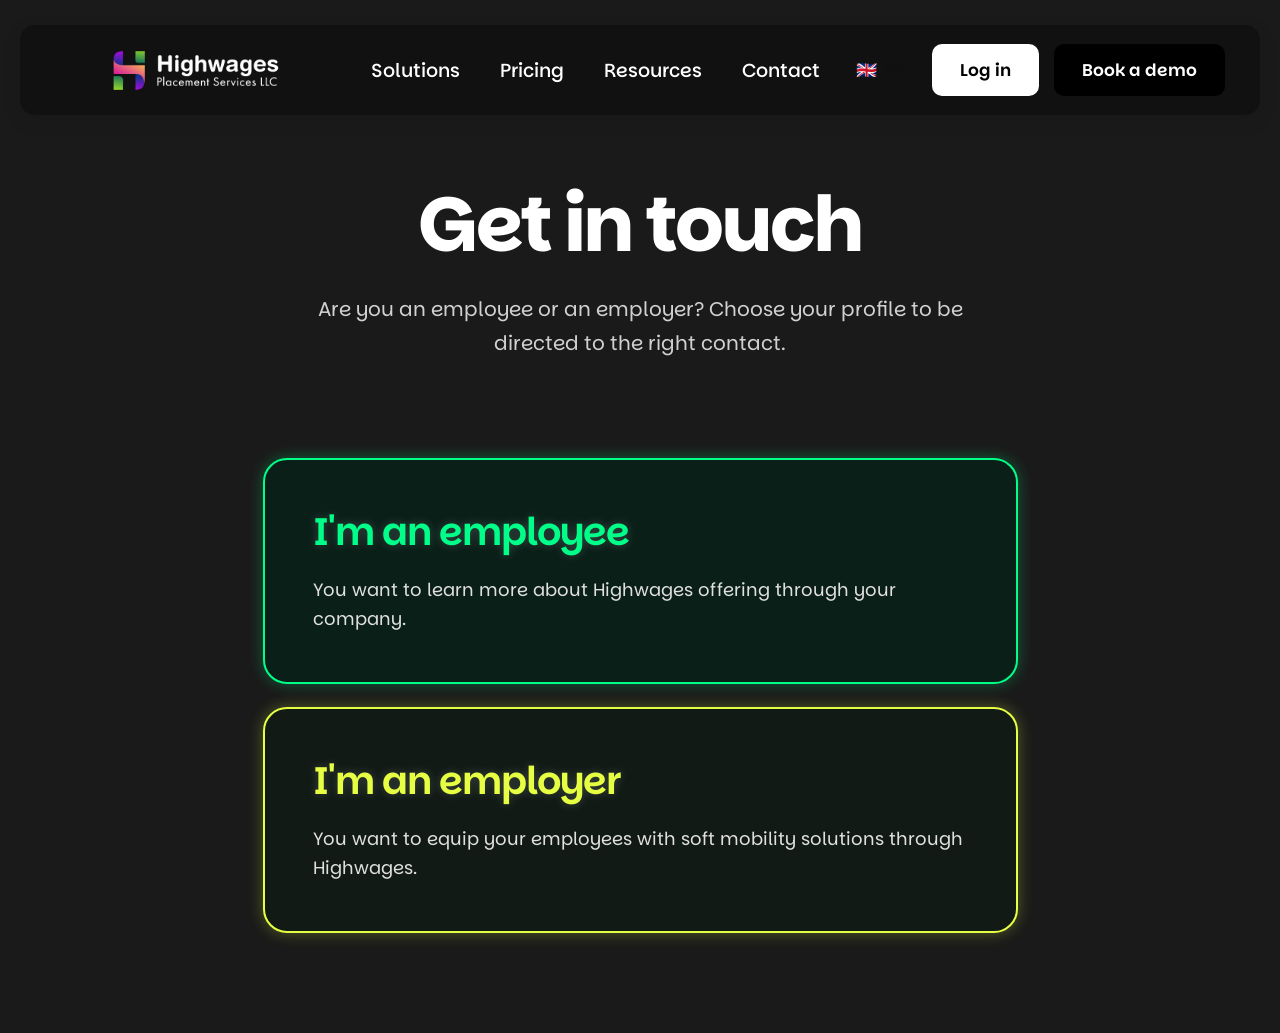
==== commit 699a5ec1: "updated responsive and colors" ====
--- a/contact.html
+++ b/contact.html
@@ -15,38 +15,67 @@
     <style>
         * { margin: 0; padding: 0; box-sizing: border-box; }
         html { scroll-behavior: smooth; }
-        body { font-family: "Parkinsans", sans-serif; background: #ffffff; color: #0b1e18; overflow-x: hidden; }
-
+        /* body { font-family: "Parkinsans", sans-serif; background: #ffffff; color: #0b1e18; overflow-x: hidden; }
         #header-placeholder { width: 100%; position: relative; z-index: 1000; }
-
         .contact-main { width: 100%; min-height: 100vh; padding: 180px 20px 100px; display: flex; flex-direction: column; align-items: center; }
         .contact-heading { width: 100%; max-width: 850px; text-align: center; margin: 0 auto; }
         .contact-heading h1 { font-size: clamp(48px, 6vw, 82px); font-weight: 700; line-height: 1.15; letter-spacing: -3px; color: #0b1e18; margin-bottom: 24px; }
         .contact-heading p { max-width: 730px; margin: 0 auto; font-size: 20px; line-height: 1.7; font-weight: 400; color: #53615c; }
 
         /* VIEW 1: CONTACT CARDS */
-        .contact-cards { width: 100%; max-width: 755px; margin: 98px auto 0; display: flex; flex-direction: column; gap: 23px; }
+        /* .contact-cards { width: 100%; max-width: 755px; margin: 98px auto 0; display: flex; flex-direction: column; gap: 23px; }
         .contact-card { width: 100%; min-height: 217px; padding: 48px; border-radius: 24px; display: flex; flex-direction: column; justify-content: center; text-decoration: none; cursor: pointer; position: relative; overflow: hidden; transition: transform 0.35s ease, box-shadow 0.35s ease; animation: cardReveal 0.8s ease both; }
         .contact-card:hover { transform: translateY(-12px); box-shadow: 0 20px 40px rgba(0, 0, 0, 0.15); }
         .contact-card h2 { font-size: clamp(28px, 3vw, 42px); font-weight: 600; line-height: 1.25; margin-bottom: 20px; letter-spacing: -1px; transition: color 0.3s ease; }
         .contact-card p { font-size: 18px; font-weight: 400; line-height: 1.6; transition: color 0.3s ease; }
-        
         .employee-card { background: #00583f; color: #ffffff; animation-delay: 0.15s; }
         .employee-card h2 { color: #ffffff; }
         .employee-card p { color: rgba(255, 255, 255, 0.83); }
 
         .employer-card { background: #0b1e18; color: #e6ff42; animation-delay: 0.3s; }
         .employer-card h2 { color: #e6ff42; }
-        .employer-card p { color: #d8f044; }
+        .employer-card p { color: #d8f044; } */
+
+        * { margin: 0; padding: 0; box-sizing: border-box; }
+html { scroll-behavior: smooth; }
+
+/* BACKGROUND & TEXT COLORS */
+body { font-family: "Parkinsans", sans-serif; background: #1a1a1a; color: #ffffff; overflow-x: hidden; }
+
+/* LAYOUT FIXES  */
+#header-placeholder { width: 100%; position: relative; z-index: 1000; }
+.contact-main { width: 100%; min-height: 100vh; padding: 180px 20px 100px; display: flex; flex-direction: column; align-items: center; }
+.contact-heading { width: 100%; max-width: 850px; text-align: center; margin: 0 auto; }
+
+.contact-heading h1 { font-size: clamp(48px, 6vw, 82px); font-weight: 700; line-height: 1.15; letter-spacing: -3px; color: #ffffff; margin-bottom: 24px; }
+.contact-heading p { max-width: 730px; margin: 0 auto; font-size: 20px; line-height: 1.7; font-weight: 400; color: #d1d1d1; }
+
+/* VIEW 1: CONTACT CARDS */
+.contact-cards { width: 100%; max-width: 755px; margin: 98px auto 0; display: flex; flex-direction: column; gap: 23px; }
+
+/* NEON CARDS STYLING */
+.contact-card { width: 100%; min-height: 217px; padding: 48px; border-radius: 24px; display: flex; flex-direction: column; justify-content: center; text-decoration: none; cursor: pointer; position: relative; overflow: hidden; transition: transform 0.35s ease, box-shadow 0.35s ease, border 0.3s ease; animation: cardReveal 0.8s ease both; }
+.contact-card h2 { font-size: clamp(28px, 3vw, 42px); font-weight: 600; line-height: 1.25; margin-bottom: 20px; letter-spacing: -1px; transition: color 0.3s ease; text-shadow: 0 0 10px rgba(255,255,255,0.2); }
+.contact-card p { font-size: 18px; font-weight: 400; line-height: 1.6; transition: color 0.3s ease; }
+
+.employee-card { background: #0a1f18; border: 2px solid #00ff88; box-shadow: 0 0 15px rgba(0, 255, 136, 0.3); animation-delay: 0.15s; }
+.employee-card:hover { transform: translateY(-12px); box-shadow: 0 0 35px rgba(0, 255, 136, 0.7); }
+.employee-card h2 { color: #00ff88; }
+.employee-card p { color: #e0e0e0; }
+
+.employer-card { background: #111a14; border: 2px solid #e6ff42; box-shadow: 0 0 15px rgba(230, 255, 66, 0.3); animation-delay: 0.3s; }
+.employer-card:hover { transform: translateY(-12px); box-shadow: 0 0 35px rgba(230, 255, 66, 0.7); }
+.employer-card h2 { color: #e6ff42; }
+.employer-card p { color: #e0e0e0; }
 
         /* FORM & TOGGLE COMMON STYLES */
         .view-section { width: 100%; max-width: 900px; margin: 40px auto 0; display: none; flex-direction: column; align-items: center; animation: cardReveal 0.5s ease both; }
         .toggle-container { background: #f7f3ec; border-radius: 50px; display: inline-flex; padding: 8px; margin-bottom: 40px; }
         .toggle-btn { padding: 16px 32px; border-radius: 40px; text-decoration: none; font-size: 18px; font-weight: 600; color: #0b1e18; transition: all 0.3s ease; }
         .toggle-btn.active { background: #0b1e18; color: #e6ff42; }
-        .section-title { font-size: 32px; font-weight: 700; margin-bottom: 30px; text-align: center; }
-
-        /* COMMON FORM STYLES */
+        
+        /* .section-title { font-size: 32px; font-weight: 700; margin-bottom: 30px; text-align: center; }
+
         .common-form { width: 100%; max-width: 800px; display: flex; flex-direction: column; gap: 20px; }
         .form-group { display: flex; flex-direction: column; text-align: left; }
         .form-group label { font-size: 14px; font-weight: 600; color: #000; margin-bottom: 8px; }
@@ -58,7 +87,23 @@
         .form-group input:focus, .form-group textarea:focus, .form-group select:focus { border-color: #00583f; }
         
         .submit-btn { background: #87e0a5; color: #1a4d33; font-weight: 700; font-size: 16px; border: none; border-radius: 30px; padding: 15px 35px; cursor: pointer; align-self: flex-start; margin-top: 10px; transition: transform 0.2s; }
-        .submit-btn:hover { transform: translateY(-2px); }
+        .submit-btn:hover { transform: translateY(-2px); } */
+
+.section-title { font-size: 32px; font-weight: 700; margin-bottom: 30px; text-align: center; color: #ffffff; }
+
+/* COMMON FORM STYLES */
+.common-form { width: 100%; max-width: 800px; display: flex; flex-direction: column; gap: 20px; }
+.form-group { display: flex; flex-direction: column; text-align: left; }
+.form-group label { font-size: 14px; font-weight: 600; color: #ffffff; margin-bottom: 8px; }
+.form-group label span.required { color: #ff4d4d; }
+.form-group .subtitle { font-size: 13px; color: #b3b3b3; margin-bottom: 10px; }
+.form-group .link-text { color: #00ff88; text-decoration: underline; cursor: pointer; font-size: 13px; font-style: italic; }
+
+.form-group input, .form-group textarea, .form-group select { width: 100%; padding: 14px; border: 1px solid #444; border-radius: 12px; background: #222; font-family: inherit; font-size: 15px; color: #ffffff; outline: none; transition: border 0.3s ease; }
+.form-group input:focus, .form-group textarea:focus, .form-group select:focus { border-color: #00ff88; }
+
+.submit-btn { background: #00ff88; color: #0a1f18; font-weight: 700; font-size: 16px; border: none; border-radius: 30px; padding: 15px 35px; cursor: pointer; align-self: flex-start; margin-top: 10px; transition: transform 0.2s, box-shadow 0.2s; }
+.submit-btn:hover { transform: translateY(-2px); box-shadow: 0 5px 15px rgba(0, 255, 136, 0.4); }
 
         /* =========================================
            EMPLOYER DYNAMIC SCHEDULER
--- a/css/style.css
+++ b/css/style.css
@@ -332,6 +332,304 @@
 }
 
 
+            /* HIGHWAGES LOGO ANIMATIO */
+
+            /* =========================================
+            INTRO ANIMATION
+            ========================================= */
+            /* .intro-screen {
+                position: fixed;
+                inset: 0;
+                width: 100%;
+                height: 100vh;
+                height: 100dvh;
+                display: flex;
+                align-items: center;
+                justify-content: center;
+                overflow: hidden;
+                background:
+                    radial-gradient(
+                        ellipse at 50% 90%,
+                        rgba(0, 110, 72, 0.28),
+                        transparent 55%
+                    ),
+                    radial-gradient(
+                        ellipse at 50% 10%,
+                        rgba(45, 35, 55, 0.35),
+                        transparent 60%
+                    ),
+                    #050b09;
+                z-index: 99999;
+                opacity: 1;
+                visibility: visible;
+                transition:
+                    opacity 0.7s ease,
+                    visibility 0.7s ease;
+            } */
+
+            /* =========================================
+            BACKGROUND GLOW (VIBRANT)
+            ========================================= */
+
+            /* .intro-screen::before {
+                content: "";
+                position: absolute;
+                width: 450px;
+                height: 450px;
+                background: radial-gradient(circle, rgba(233,30,99,0.15) 0%, rgba(156,39,176,0.12) 50%, rgba(76,175,80,0) 100%);
+                border-radius: 50%;
+                filter: blur(110px);
+                animation: introGlow 3s ease-in-out infinite alternate;
+                pointer-events: none;
+            }
+
+            @keyframes introGlow {
+                from {
+                    transform: scale(0.85);
+                    opacity: 0.5;
+                }
+                to {
+                    transform: scale(1.3);
+                    opacity: 1;
+                }
+            } */
+
+            /* =========================================
+            MAIN LOGO CONTAINER
+            ========================================= */
+
+            /* .intro-logo {
+                position: relative;
+                display: flex;
+                align-items: center;
+                justify-content: center;
+                gap: 15px; 
+                white-space: nowrap;
+                z-index: 2;
+                opacity: 1;
+                animation: introLogoExit 0.7s ease-in-out 4.35s forwards;
+            } */
+
+            /* =========================================
+            CUSTOM 'H' LOGO
+            ========================================= */
+
+            /* .custom-h-logo {
+                position: relative;
+                width: clamp(65px, 9vw, 95px);
+                height: clamp(75px, 11vw, 110px);
+                display: flex;
+                justify-content: space-between;
+                align-items: stretch;
+                z-index: 10;
+                
+                opacity: 0;
+                transform: scale(0.2) rotate(-15deg);
+                animation: hLogoReveal 0.8s cubic-bezier(0.34, 1.56, 0.64, 1) 0.2s forwards;
+            }
+
+            @keyframes hLogoReveal {
+                to {
+                    opacity: 1;
+                    transform: scale(1) rotate(0deg);
+                }
+            }
+
+            .h-pillar {
+                width: 32%;
+                display: flex;
+                flex-direction: column;
+                justify-content: space-between;
+                z-index: 3;
+            }
+
+            .h-part {
+                width: 100%;
+                height: 47%;
+                box-shadow: 0 4px 15px rgba(0,0,0,0.3);
+            }
+
+            .purple-blue { background: linear-gradient(135deg, #9C27B0, #1A237E); }
+            .green-lime { background: linear-gradient(135deg, #4CAF50, #C0CA33); }
+            .pink-orange { background: linear-gradient(90deg, #E91E63, #FF9800); }
+
+            .top-left-curved { border-radius: 25px 6px 6px 6px; }
+            .bottom-left-curved { border-radius: 6px 6px 6px 25px; }
+            .top-right-curved { border-radius: 6px 25px 6px 6px; }
+            .bottom-right-curved { border-radius: 6px 6px 25px 6px; }
+
+            .h-bridge {
+                position: absolute;
+                top: 50%;
+                left: 0;
+                width: 100%;
+                height: 30%;
+                transform: translateY(-50%) scaleX(0);
+                border-radius: 8px;
+                z-index: 2;
+                transform-origin: center;
+                box-shadow: 0 4px 15px rgba(0,0,0,0.3);
+                animation: bridgeReveal 0.6s cubic-bezier(0.34, 1.56, 0.64, 1) 0.8s forwards;
+            }
+
+            @keyframes bridgeReveal {
+                to { transform: translateY(-50%) scaleX(1); }
+            } */
+
+            /* ========================================
+            HIGHWAGES WORDMARK (REMAINDER)
+            ========================================= */
+
+            /* .intro-word {
+                display: flex;
+                align-items: center;
+                font-family: "Parkinsans", sans-serif;
+                font-size: clamp(65px, 8vw, 115px);
+                font-weight: 800;
+                letter-spacing: -0.04em;
+                line-height: 1;
+                margin-left: 0;
+                white-space: nowrap;
+            }
+
+
+            .intro-letter {
+                display: inline-block;
+                background: linear-gradient(90deg, #FF9800, #E91E63, #9C27B0, #1A237E, #4CAF50);
+                background-size: 300% 100%;
+                -webkit-background-clip: text;
+                -webkit-text-fill-color: transparent;
+                background-clip: text;
+                color: transparent;
+                
+                opacity: 0;
+                transform: translateX(40px) scale(0.7);
+                filter: blur(10px);
+                animation: 
+                    introLetterReveal 0.7s cubic-bezier(0.34, 1.56, 0.64, 1) forwards,
+                    gradientShift 4s ease infinite;
+            }
+
+            @keyframes gradientShift {
+                0% { background-position: 0% 50%; }
+                50% { background-position: 100% 50%; }
+                100% { background-position: 0% 50%; }
+            } */
+
+            /* Sequence timing */
+            /* .intro-letter:nth-child(1) { animation-delay: 1.1s, 0s; }
+            .intro-letter:nth-child(2) { animation-delay: 1.2s, 0s; }
+            .intro-letter:nth-child(3) { animation-delay: 1.3s, 0s; }
+            .intro-letter:nth-child(4) { animation-delay: 1.4s, 0s; }
+            .intro-letter:nth-child(5) { animation-delay: 1.5s, 0s; }
+            .intro-letter:nth-child(6) { animation-delay: 1.6s, 0s; }
+            .intro-letter:nth-child(7) { animation-delay: 1.7s, 0s; }
+            .intro-letter:nth-child(8) { animation-delay: 1.8s, 0s; }
+
+            @keyframes introLetterReveal {
+                0% {
+                    opacity: 0;
+                    transform: translateX(40px) scale(0.7);
+                    filter: blur(10px);
+                }
+                100% {
+                    opacity: 1;
+                    transform: translateX(0) scale(1);
+                    filter: blur(0);
+                }
+            } */
+
+            /* =========================================
+            LOGO EXIT ANIMATION
+            ========================================= */
+
+            /* @keyframes introLogoExit {
+                0% {
+                    opacity: 1;
+                    transform: scale(1);
+                    filter: blur(0);
+                }
+                100% {
+                    opacity: 0;
+                    transform: scale(1.1);
+                    filter: blur(15px);
+                }
+            } */
+
+            /* =========================================
+            INTRO HIDE
+            ========================================= */
+
+            /* .intro-screen.hide {
+                opacity: 0;
+                visibility: hidden;
+                pointer-events: none;
+            } */
+
+            /* =========================================
+            TABLET RESPONSIVE
+            ========================================= */
+
+            /* @media (max-width: 768px) {
+                .custom-h-logo {
+                    width: 60px;
+                    height: 70px;
+                }
+                .intro-word {
+                    font-size: 70px;
+                }
+                .intro-logo {
+                    gap: 10px;
+                }
+            } */
+
+            /* =========================================
+            MOBILE RESPONSIVE
+            ========================================= */
+
+            /* @media (max-width: 600px) {
+                .intro-logo {
+                    max-width: 95%;
+                    gap: 8px;
+                }
+                .custom-h-logo {
+                    width: clamp(45px, 12vw, 55px);
+                    height: clamp(55px, 14vw, 65px);
+                }
+                .intro-word {
+                    font-size: clamp(48px, 11vw, 60px);
+                    letter-spacing: -0.05em;
+                }
+            } */
+
+            /* SMALL MOBILE */
+
+            /* @media (max-width: 380px) {
+                .custom-h-logo {
+                    width: 40px;
+                    height: 50px;
+                }
+                .intro-word {
+                    font-size: 40px;
+                }
+            } */
+
+            /* =========================================
+            REDUCED MOTION
+            ========================================= */
+
+            /* @media (prefers-reduced-motion: reduce) {
+                .custom-h-logo,
+                .h-bridge,
+                .intro-letter,
+                .intro-logo,
+                .intro-screen::before {
+                    animation-duration: 0.01ms !important;
+                    animation-delay: 0ms !important;
+                }
+            } */
+
+
 /* =========================================
    HEADER / NAVBAR
 ========================================= */
@@ -1425,7 +1723,7 @@
     font-weight: 900;
     line-height: 1.12;
     letter-spacing: -3px;
-    color: #e6ff42;
+    color: #86EFAC;
     margin: 0 auto;
     animation: activateTitleReveal 1.2s ease both;
 }
@@ -1446,7 +1744,7 @@
 ========================================= */
 
 .activate-description {
-    max-width: 700px; /* 900px થી ઘટાડીને 700px */
+    max-width: 700px; 
     margin: 35px auto 0;
     font-size: clamp(16px, 1.4vw, 22px);
     font-weight: 700;
@@ -1467,7 +1765,7 @@
     justify-content: center;
     margin-top: 38px;
     padding: 21px 40px;
-    background: #e6ff42;
+    background: #86EFAC;
     color: #071b14;
     font-size: 19px;
     font-weight: 800;
@@ -2488,8 +2786,8 @@
 }
 
 .toggle-btn.active {
-    background-color: var(--dark-green);
-    color: var(--lime);
+    background-color: #122820;
+    color: #f0f5df;
 }
 
 /* Grid Layout for Cards */
@@ -2726,7 +3024,7 @@
     line-height: 1.05;
     letter-spacing: -3px;
     text-align: center;
-    color: var(--dark-green);
+    color: #581C87;
     margin-bottom: 45px; 
     max-width: 1200px;
     width: 100%;
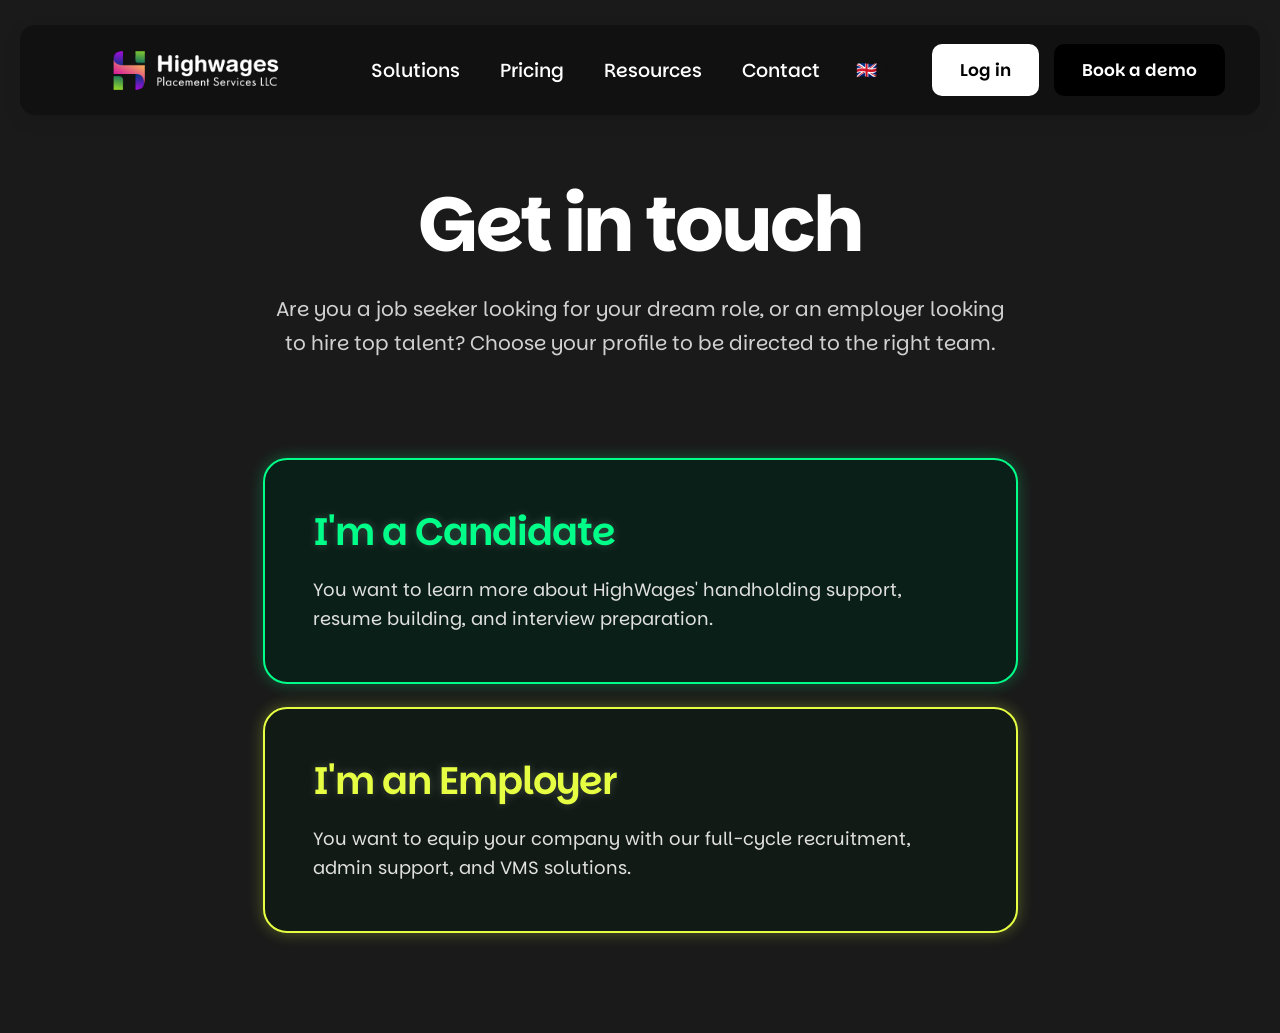
==== commit d59709c5: "changed content" ====
--- a/contact.html
+++ b/contact.html
@@ -222,60 +222,60 @@
     <main class="contact-main">
         <section class="contact-heading">
             <h1>Get in touch</h1>
-            <p id="sub-text">Are you an employee or an employer? Choose your profile to be directed to the right contact.</p>
+            <p id="sub-text">Are you a job seeker looking for your dream role, or an employer looking to hire top talent? Choose your profile to be directed to the right team.</p>
         </section>
 
         <!-- MAIN CARDS VIEW -->
         <section class="contact-cards" id="view-cards">
             <a href="#salarie" class="contact-card employee-card">
-                <h2>I'm an employee</h2>
-                <p>You want to learn more about Highwages offering through your company.</p>
+                <h2>I'm a Candidate</h2>
+                <p>You want to learn more about HighWages' handholding support, resume building, and interview preparation.</p>
             </a>
             <a href="#entreprise" class="contact-card employer-card">
-                <h2>I'm an employer</h2>
-                <p>You want to equip your employees with soft mobility solutions through Highwages.</p>
+                <h2>I'm an Employer</h2>
+                <p>You want to equip your company with our full-cycle recruitment, admin support, and VMS solutions.</p>
             </a>
         </section>
 
-        <!-- EMPLOYEE VIEW -->
+        <!-- EMPLOYEE (CANDIDATE) VIEW -->
         <section class="view-section" id="view-employee">
             <div class="toggle-container">
-                <a href="#salarie" class="toggle-btn active">I'm an employee</a>
-                <a href="#entreprise" class="toggle-btn">I'm an employer</a>
+                <a href="#salarie" class="toggle-btn active">I'm a Candidate</a>
+                <a href="#entreprise" class="toggle-btn">I'm an Employer</a>
             </div>
             
             <form class="common-form employee-form">
                 <div class="form-group">
-                    <label>E-mail<span class="required">*</span></label>
-                    <p class="subtitle">votre adresse mail de connexion Highwages | your Highwages login email address</p>
+                    <label>E-mail Address<span class="required">*</span></label>
+                    <p class="subtitle">Your primary contact email address</p>
                     <input type="email" required>
                 </div>
                 <div class="form-group">
-                    <label>Description de la demande | Description of the request<span class="required">*</span></label>
-                    <p class="subtitle">Décrivez-nous votre problème en nous donnant le plus d'information possible | Describe your issue and provide as much information as possible</p>
+                    <label>Description of your request<span class="required">*</span></label>
+                    <p class="subtitle">Describe your career goals or current challenges in your job search, providing as much detail as possible.</p>
                     <textarea rows="5" required></textarea>
                 </div>
                 <div class="form-group">
-                    <label>Avez vous une commande ? | Do you have an order ? <span class="required">*</span></label>
+                    <label>Are you currently employed?<span class="required">*</span></label>
                     <select required>
-                        <option value="" disabled selected>Veuillez sélectionner</option>
-                        <option value="yes">Oui / Yes</option>
-                        <option value="no">Non / No</option>
+                        <option value="" disabled selected>Please select an option</option>
+                        <option value="yes">Yes</option>
+                        <option value="no">No</option>
                     </select>
                 </div>
-                <button type="submit" class="submit-btn">Soumettre</button>
+                <button type="submit" class="submit-btn">Submit Request</button>
             </form>
         </section>
 
         <!-- EMPLOYER VIEW (Scheduler + Direct Contact Form) -->
         <section class="view-section" id="view-employer">
             <div class="toggle-container">
-                <a href="#salarie" class="toggle-btn">I'm an employee</a>
-                <a href="#entreprise" class="toggle-btn active">I'm an employer</a>
+                <a href="#salarie" class="toggle-btn">I'm a Candidate</a>
+                <a href="#entreprise" class="toggle-btn active">I'm an Employer</a>
             </div>
 
             <!-- SCHEDULER SECTION -->
-            <h2 class="section-title">Book a meeting with our team</h2>
+            <h2 class="section-title">Book a meeting with our recruitment experts</h2>
 
             <!-- CALENDAR UI -->
             <div class="scheduler-widget" id="scheduler-ui">
@@ -371,44 +371,44 @@
                 
                 <!-- Placeholder for the large image banner -->
                 <div class="direct-contact-banner">
-                    <img src="images/banner-placeholder.jpg" alt="Highwages Banner" id="employer-banner-img">
+                    <img src="images/banner-placeholder.jpg" alt="HighWages Corporate Support" id="employer-banner-img">
                 </div>
 
                 <!-- 6 Fields Form -->
                 <form class="common-form direct-contact-form">
                     
                     <div class="form-group">
-                        <label>E-mail<span class="required">*</span></label>
+                        <label>Corporate E-mail<span class="required">*</span></label>
                         <input type="email" required>
                     </div>
 
                     <div class="form-group">
-                        <label>Numéro de téléphone</label>
+                        <label>Phone Number</label>
                         <input type="tel">
                     </div>
 
                     <div class="form-group">
-                        <label>Prénom</label>
+                        <label>First Name</label>
                         <input type="text">
                     </div>
 
                     <div class="form-group">
-                        <label>Nom</label>
+                        <label>Last Name</label>
                         <input type="text">
                     </div>
 
                     <div class="form-group">
-                        <label>Nom de l'entreprise</label>
+                        <label>Company Name</label>
                         <input type="text">
                     </div>
 
                     <div class="form-group">
-                        <label>Un besoin en particulier ?</label>
-                        <p class="subtitle">Notre équipe est disponible pour vous accompagner 👉 <span class="link-text">Prenez rendez-vous</span></p>
-                        <input type="text">
-                    </div>
-
-                    <button type="submit" class="submit-btn" style="margin-top: 15px;">Soumettre</button>
+                        <label>Specific Hiring Needs?</label>
+                        <p class="subtitle">Looking for immediate placement? 👉 <span class="link-text" onclick="window.scrollTo(0, document.getElementById('scheduler-ui').offsetTop);">Schedule a Call</span></p>
+                        <input type="text" placeholder="e.g., We need 5 software engineers by Q3...">
+                    </div>
+
+                    <button type="submit" class="submit-btn" style="margin-top: 15px;">Submit Request</button>
                 </form>
             </div>
 
--- a/css/style.css
+++ b/css/style.css
@@ -1106,14 +1106,13 @@
 
     /* --- HEADER  --- */
     .header {
-        top: 10px;
-        left: 3%;
-        width: 94%;
+        top: 12px;
+        left: 14px;
+        right: 14px;
+        width: auto;
+        transform: none;
         min-height: 66px;
-        padding: 10px 16px;
-        display: flex;
-        align-items: center;
-        justify-content: space-between;
+        padding: 12px 20px;
     }
 
     .logo {
@@ -1193,7 +1192,7 @@
         font-size: clamp(42px, 12vw, 65px);
         letter-spacing: -2px;
         line-height: 1.05;
-        color: var(--lime); /* Yellow color */
+        color: #f38437; /* Yellow color */
         text-align: center;
     }
 
@@ -1225,11 +1224,11 @@
     /* Underline Text Button */
     .learn-btn {
         font-size: 16px;
-        color: var(--lime);
+        color: #f38437;
         background: transparent;
         padding: 0 0 4px 0;
         border-radius: 0;
-        border-bottom: 2px solid var(--lime);
+        border-bottom: 2px solid #f38437;
         width: auto;
     }
 
@@ -1422,11 +1421,16 @@
     /* HEADER */
 
     .header {
-        top: 12px;
-        left: 3%;
-        width: 94%;
+        top: 10px;
+        left: 14px;
+        right: 14px;
+        width: auto;
+        transform: none;
         min-height: 66px;
-        padding: 12px 16px;
+        padding: 10px 20px;
+        display: flex;
+        align-items: center;
+        justify-content: space-between;
     }
 
     .header.scrolled {
@@ -5047,8 +5051,12 @@
     /* --- 1. HEADER  --- */
     .header {
         top: 10px !important;
+        left: 14px !important;
+        right: 14px !important;
+        width: auto !important;
+        transform: none !important;
         min-height: 70px !important;
-        padding: 10px 15px !important;
+        padding: 10px 22px !important;
         border-radius: 12px !important;
         display: flex !important;
         align-items: center !important;
@@ -5616,6 +5624,8 @@
     html {
         scrollbar-width: none !important;
         -ms-overflow-style: none !important;
+        overflow-x: hidden !important;
+        width: 100% !important; /* FIXED FROM 100vw */
     }
 
     html::-webkit-scrollbar,
@@ -5627,6 +5637,161 @@
 
     body {
         overflow-x: hidden !important;
-    }
-
-}+        width: 100% !important;
+        position: relative !important;
+    }
+}
+
+
+/* =========================================
+   HOMEPAGE - SHARED MOBILE HEADER FIX
+========================================= */
+
+@media (max-width: 900px) {
+
+    /* Main header */
+    .header {
+        position: fixed !important;
+        top: 10px !important;
+        left: 14px !important;
+        right: 14px !important;
+        width: auto !important;
+        min-height: 0 !important;
+        height: auto !important;
+        padding: 0 18px !important;
+        display: block !important;
+        background: #111111 !important;
+        border-radius: 15px !important;
+        transform: none !important;
+        z-index: 9999 !important;
+        box-sizing: border-box !important;
+    }
+
+    /* Header inner alignment */
+    .header .header-container {
+        width: 100% !important;
+        height: 76px !important;
+        min-height: 76px !important;
+        display: flex !important;
+        align-items: center !important;
+        justify-content: space-between !important;
+        gap: 8px !important;
+    }
+
+    /* Logo */
+    .header .logo {
+        display: flex !important;
+        align-items: center !important;
+        flex: 0 1 auto !important;
+        min-width: 0 !important;
+        font-size: 26px !important;
+    }
+
+    .header .logo img {
+        display: block !important;
+        width: 145px !important;
+        max-width: 100% !important;
+        height: auto !important;
+        object-fit: contain !important;
+    }
+
+    /* Hide desktop navigation */
+    .header .main-nav {
+        display: none !important;
+    }
+
+    /* Login button */
+    .header .header-actions {
+        display: flex !important;
+        flex: 0 0 auto !important;
+        align-items: center !important;
+        justify-content: flex-end !important;
+        margin-left: auto !important;
+        gap: 0 !important;
+    }
+
+    .header .header-actions .lang-switch,
+    .header .header-actions .btn-demo {
+        display: none !important;
+    }
+
+    .header .header-actions .btn-login {
+        display: inline-flex !important;
+        align-items: center !important;
+        justify-content: center !important;
+        min-width: 104px !important;
+        min-height: 48px !important;
+        padding: 0 14px !important;
+        background: #d9f743 !important;
+        color: #071b14 !important;
+        border-radius: 15px !important;
+        font-size: 17px !important;
+        font-weight: 700 !important;
+        white-space: nowrap !important;
+    }
+
+    /* Hamburger container */
+    .header .mobile-header-actions {
+        display: flex !important;
+        flex: 0 0 auto !important;
+        align-items: center !important;
+        margin-left: 8px !important;
+    }
+
+    /* Hamburger icon */
+    .header .mobile-menu-open {
+        display: flex !important;
+        width: 36px !important;
+        height: 40px !important;
+        flex-direction: column !important;
+        align-items: center !important;
+        justify-content: center !important;
+        gap: 6px !important;
+        cursor: pointer !important;
+    }
+
+    .header .mobile-menu-open span {
+        display: block !important;
+        width: 34px !important;
+        height: 3px !important;
+        background: #ffffff !important;
+        border-radius: 5px !important;
+    }
+}
+
+/* SMALL MOBILE */
+@media (max-width: 380px) {
+
+    .header {
+        left: 8px !important;
+        right: 8px !important;
+        padding: 0 12px !important;
+    }
+
+    .header .header-container {
+        height: 68px !important;
+        min-height: 68px !important;
+    }
+
+    .header .logo img {
+        width: 130px !important;
+    }
+
+    .header .header-actions .btn-login {
+        min-width: 88px !important;
+        min-height: 44px !important;
+        font-size: 15px !important;
+    }
+
+    .header .mobile-header-actions {
+        margin-left: 5px !important;
+    }
+
+    .header .mobile-menu-open {
+        width: 32px !important;
+    }
+
+    .header .mobile-menu-open span {
+        width: 29px !important;
+    }
+}
